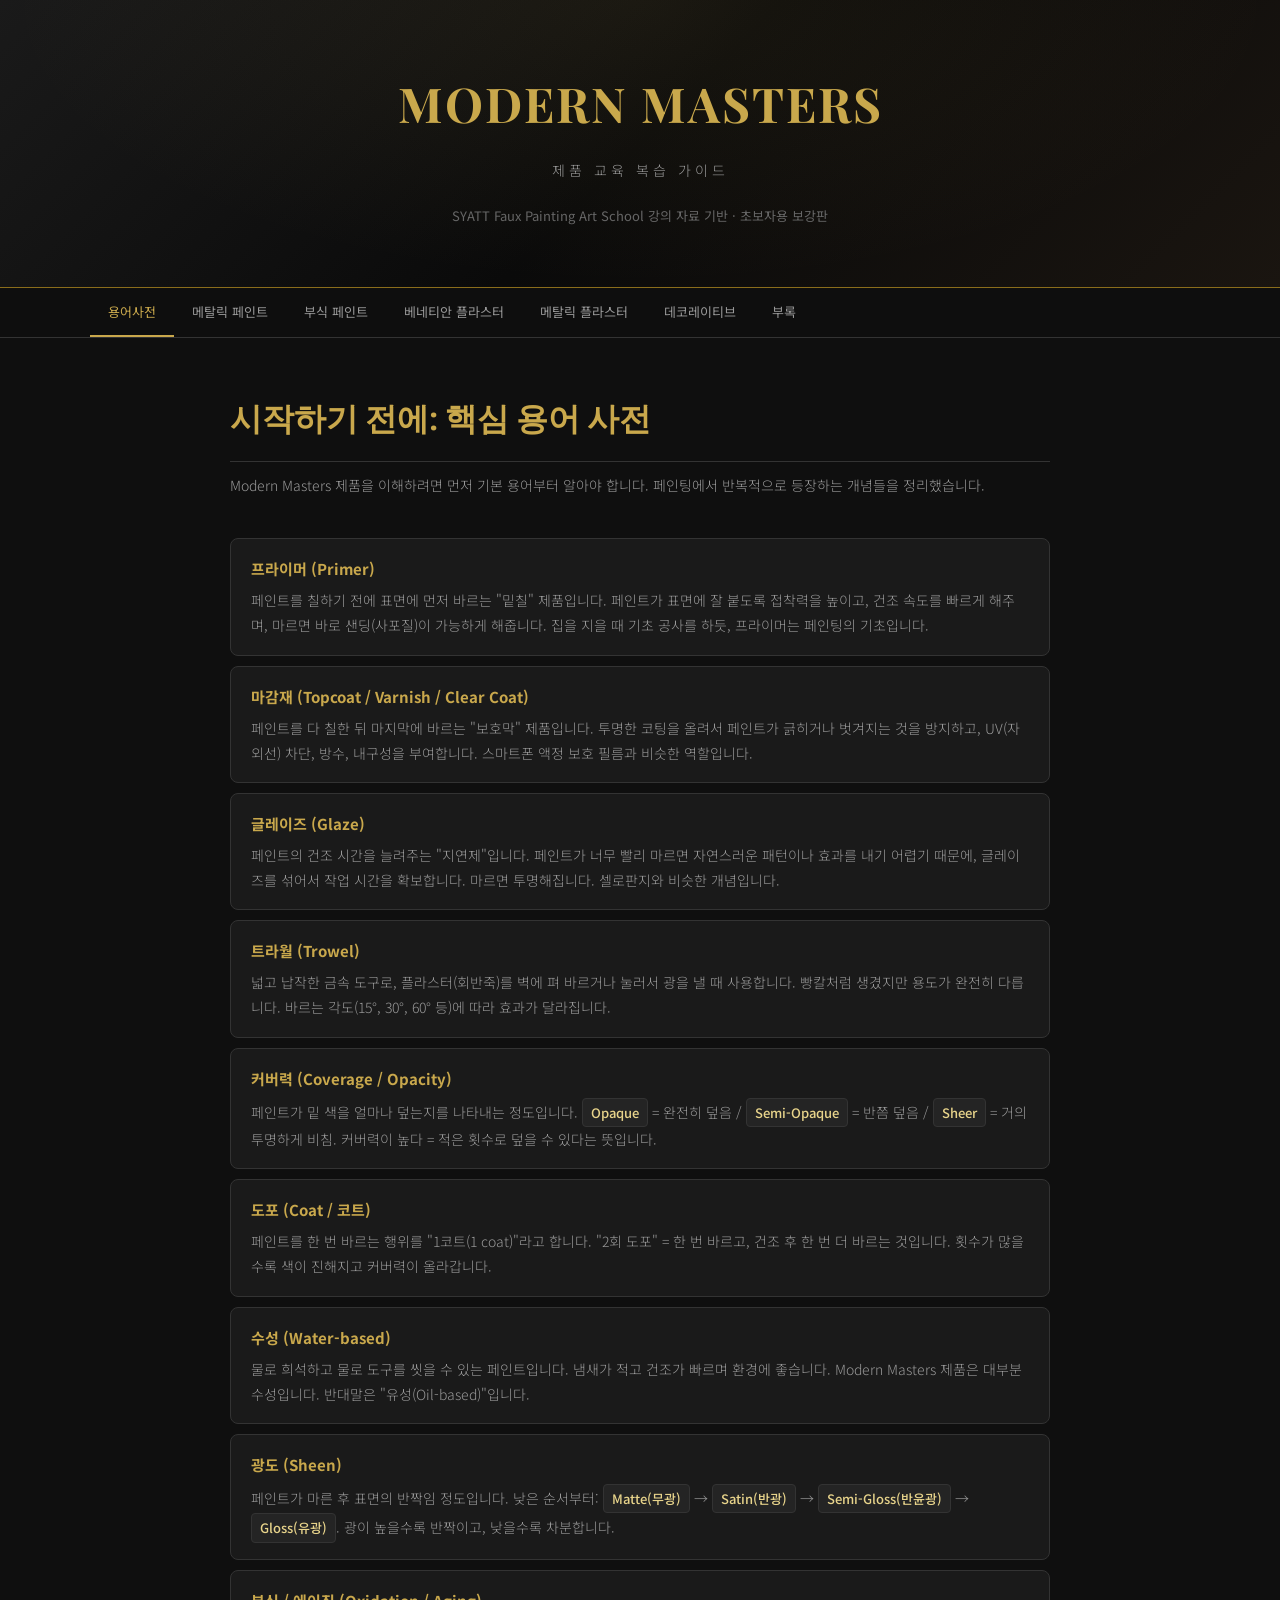
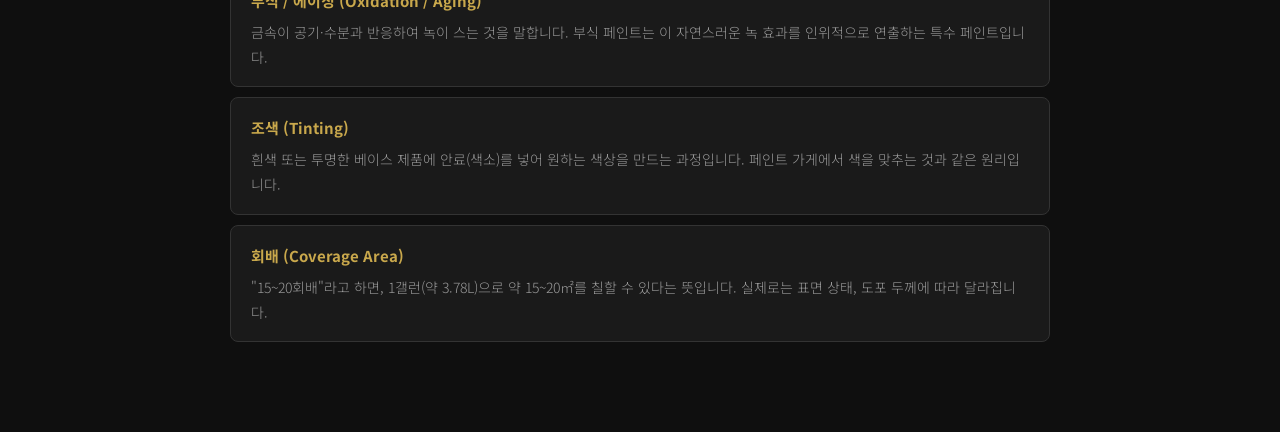
==== index.html @ fd46f503 "Add files via upload" ====
<!DOCTYPE html>
<html lang="ko">
<head>
<meta charset="UTF-8">
<meta name="viewport" content="width=device-width, initial-scale=1.0">
<title>Modern Masters 제품 교육 복습 가이드</title>
<link href="https://fonts.googleapis.com/css2?family=Noto+Sans+KR:wght@300;400;500;700;900&family=Playfair+Display:wght@700;900&display=swap" rel="stylesheet">
<style>
:root {
  --bg: #0f0f0f;
  --surface: #1a1a1a;
  --surface2: #242424;
  --surface3: #2e2e2e;
  --gold: #c9a84c;
  --gold-light: #e8d48b;
  --gold-dark: #8a6d1b;
  --copper: #b87333;
  --bronze: #8b7355;
  --iron: #6b6b6b;
  --teal: #3a8a8a;
  --text: #e8e8e8;
  --text-muted: #999;
  --text-dim: #666;
  --border: #333;
  --accent: #c9a84c;
  --warning: #d4a843;
  --tip: #4a9a7a;
  --danger: #c44;
}

* { margin: 0; padding: 0; box-sizing: border-box; }

body {
  font-family: 'Noto Sans KR', sans-serif;
  background: var(--bg);
  color: var(--text);
  line-height: 1.8;
  font-size: 15px;
}

/* ===== HEADER ===== */
.hero {
  background: linear-gradient(135deg, #1a1a1a 0%, #0a0a0a 50%, #1a1510 100%);
  border-bottom: 1px solid var(--gold-dark);
  padding: 60px 20px;
  text-align: center;
  position: relative;
  overflow: hidden;
}
.hero::before {
  content: '';
  position: absolute;
  top: 0; left: 0; right: 0; bottom: 0;
  background: radial-gradient(ellipse at 50% 0%, rgba(201,168,76,0.08) 0%, transparent 70%);
}
.hero h1 {
  font-family: 'Playfair Display', serif;
  font-size: clamp(28px, 5vw, 48px);
  color: var(--gold);
  letter-spacing: 2px;
  position: relative;
}
.hero .subtitle {
  color: var(--text-muted);
  font-size: 14px;
  margin-top: 12px;
  font-weight: 300;
  letter-spacing: 4px;
  text-transform: uppercase;
  position: relative;
}
.hero .desc {
  color: var(--text-dim);
  font-size: 13px;
  margin-top: 20px;
  position: relative;
}

/* ===== NAV ===== */
.nav-wrap {
  position: sticky;
  top: 0;
  z-index: 100;
  background: rgba(15,15,15,0.95);
  backdrop-filter: blur(10px);
  border-bottom: 1px solid var(--border);
}
.nav {
  display: flex;
  overflow-x: auto;
  max-width: 1100px;
  margin: 0 auto;
  gap: 0;
  scrollbar-width: none;
}
.nav::-webkit-scrollbar { display: none; }
.nav-btn {
  background: none;
  border: none;
  color: var(--text-muted);
  padding: 14px 18px;
  font-size: 13px;
  font-family: inherit;
  cursor: pointer;
  white-space: nowrap;
  border-bottom: 2px solid transparent;
  transition: all 0.3s;
}
.nav-btn:hover { color: var(--text); }
.nav-btn.active {
  color: var(--gold);
  border-bottom-color: var(--gold);
}

/* ===== MAIN ===== */
.container {
  max-width: 860px;
  margin: 0 auto;
  padding: 0 20px 80px;
}

.chapter {
  display: none;
  animation: fadeIn 0.4s ease;
}
.chapter.active { display: block; }
@keyframes fadeIn { from { opacity: 0; transform: translateY(10px); } to { opacity: 1; transform: translateY(0); } }

/* ===== TYPOGRAPHY ===== */
.ch-title {
  font-family: 'Playfair Display', serif;
  font-size: 32px;
  color: var(--gold);
  margin: 50px 0 10px;
  padding-bottom: 15px;
  border-bottom: 1px solid var(--border);
}
.ch-intro {
  color: var(--text-muted);
  font-size: 14px;
  margin-bottom: 40px;
  line-height: 1.9;
}

h3 {
  font-size: 20px;
  color: var(--gold-light);
  margin: 40px 0 15px;
  padding-left: 14px;
  border-left: 3px solid var(--gold);
}
h4 {
  font-size: 16px;
  color: var(--text);
  margin: 25px 0 10px;
  font-weight: 700;
}
p { margin-bottom: 14px; color: var(--text); font-weight: 300; }

/* ===== COMPONENTS ===== */
.product-card {
  background: var(--surface);
  border: 1px solid var(--border);
  border-radius: 8px;
  padding: 24px;
  margin: 20px 0;
}
.product-card h4 {
  margin-top: 0;
  color: var(--gold);
  font-size: 17px;
}

.img-box {
  background: var(--surface2);
  border: 1px solid var(--border);
  border-radius: 6px;
  overflow: hidden;
  margin: 20px 0;
}
.img-box img {
  width: 100%;
  height: auto;
  display: block;
}
.img-box .caption {
  padding: 8px 14px;
  font-size: 12px;
  color: var(--text-dim);
  border-top: 1px solid var(--border);
}

.steps {
  counter-reset: step;
  margin: 20px 0;
}
.step {
  background: var(--surface);
  border: 1px solid var(--border);
  border-radius: 8px;
  padding: 18px 18px 18px 55px;
  margin: 10px 0;
  position: relative;
}
.step::before {
  counter-increment: step;
  content: counter(step);
  position: absolute;
  left: 16px;
  top: 18px;
  width: 28px;
  height: 28px;
  border-radius: 50%;
  background: var(--gold-dark);
  color: #fff;
  display: flex;
  align-items: center;
  justify-content: center;
  font-size: 13px;
  font-weight: 700;
}

.tip-box {
  background: rgba(74, 154, 122, 0.08);
  border: 1px solid rgba(74, 154, 122, 0.25);
  border-radius: 8px;
  padding: 16px 18px;
  margin: 16px 0;
  font-size: 14px;
}
.tip-box::before {
  content: '💡 TIP';
  display: block;
  font-weight: 700;
  color: var(--tip);
  margin-bottom: 6px;
  font-size: 12px;
  letter-spacing: 1px;
}

.warn-box {
  background: rgba(212, 168, 67, 0.08);
  border: 1px solid rgba(212, 168, 67, 0.25);
  border-radius: 8px;
  padding: 16px 18px;
  margin: 16px 0;
  font-size: 14px;
}
.warn-box::before {
  content: '⚠️ 주의';
  display: block;
  font-weight: 700;
  color: var(--warning);
  margin-bottom: 6px;
  font-size: 12px;
  letter-spacing: 1px;
}

.danger-box {
  background: rgba(204, 68, 68, 0.08);
  border: 1px solid rgba(204, 68, 68, 0.25);
  border-radius: 8px;
  padding: 16px 18px;
  margin: 16px 0;
  font-size: 14px;
}
.danger-box::before {
  content: '🚫 금지';
  display: block;
  font-weight: 700;
  color: var(--danger);
  margin-bottom: 6px;
  font-size: 12px;
}

.term {
  display: inline-block;
  background: var(--surface2);
  border: 1px solid var(--border);
  padding: 2px 8px;
  border-radius: 4px;
  font-size: 13px;
  color: var(--gold-light);
  font-weight: 500;
}

.compare-table {
  width: 100%;
  border-collapse: collapse;
  margin: 20px 0;
  font-size: 13px;
}
.compare-table th {
  background: var(--surface2);
  color: var(--gold);
  padding: 10px 12px;
  text-align: left;
  border: 1px solid var(--border);
  font-weight: 500;
}
.compare-table td {
  padding: 10px 12px;
  border: 1px solid var(--border);
  background: var(--surface);
  color: var(--text);
  font-weight: 300;
}
.compare-table tr:hover td { background: var(--surface2); }

.flow-diagram {
  display: flex;
  align-items: center;
  gap: 8px;
  flex-wrap: wrap;
  margin: 16px 0;
  padding: 16px;
  background: var(--surface);
  border-radius: 8px;
  border: 1px solid var(--border);
}
.flow-step {
  background: var(--surface3);
  border: 1px solid var(--gold-dark);
  border-radius: 6px;
  padding: 10px 16px;
  font-size: 13px;
  text-align: center;
  color: var(--gold-light);
  font-weight: 500;
}
.flow-arrow {
  color: var(--gold-dark);
  font-size: 18px;
}
.flow-optional {
  border-style: dashed;
  opacity: 0.7;
}

.section-divider {
  border: none;
  border-top: 1px solid var(--border);
  margin: 50px 0;
}

.glossary-item {
  background: var(--surface);
  border: 1px solid var(--border);
  border-radius: 8px;
  padding: 16px 20px;
  margin: 10px 0;
}
.glossary-item strong {
  color: var(--gold);
  font-size: 15px;
}
.glossary-item p {
  margin: 6px 0 0;
  font-size: 14px;
  color: var(--text-muted);
}

.badge {
  display: inline-block;
  padding: 2px 10px;
  border-radius: 20px;
  font-size: 11px;
  font-weight: 500;
}
.badge-interior { background: rgba(74,154,122,0.15); color: #6bc4a0; }
.badge-exterior { background: rgba(201,168,76,0.15); color: var(--gold); }
.badge-both { background: rgba(100,100,200,0.15); color: #9999dd; }

.toc-box {
  background: var(--surface);
  border: 1px solid var(--border);
  border-radius: 8px;
  padding: 20px 24px;
  margin: 20px 0;
}
.toc-box h4 { margin-top: 0; color: var(--gold); }
.toc-list {
  list-style: none;
  padding: 0;
}
.toc-list li {
  padding: 6px 0;
  font-size: 14px;
  color: var(--text-muted);
  border-bottom: 1px solid rgba(255,255,255,0.05);
}
.toc-list li:last-child { border: none; }
.toc-list .num { color: var(--gold-dark); margin-right: 8px; font-weight: 700; }

@media (max-width: 600px) {
  .nav-btn { padding: 12px 14px; font-size: 12px; }
  .ch-title { font-size: 24px; }
  h3 { font-size: 17px; }
  .flow-diagram { flex-direction: column; }
  .flow-arrow { transform: rotate(90deg); }
}
</style>
</head>
<body>

<div class="hero">
  <h1>MODERN MASTERS</h1>
  <div class="subtitle">제품 교육 복습 가이드</div>
  <div class="desc">SYATT Faux Painting Art School 강의 자료 기반 · 초보자용 보강판</div>
</div>

<div class="nav-wrap">
  <div class="nav" id="nav">
    <button class="nav-btn active" data-ch="intro">용어사전</button>
    <button class="nav-btn" data-ch="ch1">메탈릭 페인트</button>
    <button class="nav-btn" data-ch="ch2">부식 페인트</button>
    <button class="nav-btn" data-ch="ch3">베네티안 플라스터</button>
    <button class="nav-btn" data-ch="ch4">메탈릭 플라스터</button>
    <button class="nav-btn" data-ch="ch5">데코레이티브</button>
    <button class="nav-btn" data-ch="appendix">부록</button>
  </div>
</div>

<div class="container">

<!-- ============================================================ -->
<!-- INTRO: 용어사전 -->
<!-- ============================================================ -->
<div class="chapter active" id="intro">
  <h2 class="ch-title">시작하기 전에: 핵심 용어 사전</h2>
  <p class="ch-intro">Modern Masters 제품을 이해하려면 먼저 기본 용어부터 알아야 합니다. 페인팅에서 반복적으로 등장하는 개념들을 정리했습니다.</p>

  <div class="glossary-item">
    <strong>프라이머 (Primer)</strong>
    <p>페인트를 칠하기 전에 표면에 먼저 바르는 "밑칠" 제품입니다. 페인트가 표면에 잘 붙도록 접착력을 높이고, 건조 속도를 빠르게 해주며, 마르면 바로 샌딩(사포질)이 가능하게 해줍니다. 집을 지을 때 기초 공사를 하듯, 프라이머는 페인팅의 기초입니다.</p>
  </div>

  <div class="glossary-item">
    <strong>마감재 (Topcoat / Varnish / Clear Coat)</strong>
    <p>페인트를 다 칠한 뒤 마지막에 바르는 "보호막" 제품입니다. 투명한 코팅을 올려서 페인트가 긁히거나 벗겨지는 것을 방지하고, UV(자외선) 차단, 방수, 내구성을 부여합니다. 스마트폰 액정 보호 필름과 비슷한 역할입니다.</p>
  </div>

  <div class="glossary-item">
    <strong>글레이즈 (Glaze)</strong>
    <p>페인트의 건조 시간을 늘려주는 "지연제"입니다. 페인트가 너무 빨리 마르면 자연스러운 패턴이나 효과를 내기 어렵기 때문에, 글레이즈를 섞어서 작업 시간을 확보합니다. 마르면 투명해집니다. 셀로판지와 비슷한 개념입니다.</p>
  </div>

  <div class="glossary-item">
    <strong>트라월 (Trowel)</strong>
    <p>넓고 납작한 금속 도구로, 플라스터(회반죽)를 벽에 펴 바르거나 눌러서 광을 낼 때 사용합니다. 빵칼처럼 생겼지만 용도가 완전히 다릅니다. 바르는 각도(15°, 30°, 60° 등)에 따라 효과가 달라집니다.</p>
  </div>

  <div class="glossary-item">
    <strong>커버력 (Coverage / Opacity)</strong>
    <p>페인트가 밑 색을 얼마나 덮는지를 나타내는 정도입니다. <span class="term">Opaque</span> = 완전히 덮음 / <span class="term">Semi-Opaque</span> = 반쯤 덮음 / <span class="term">Sheer</span> = 거의 투명하게 비침. 커버력이 높다 = 적은 횟수로 덮을 수 있다는 뜻입니다.</p>
  </div>

  <div class="glossary-item">
    <strong>도포 (Coat / 코트)</strong>
    <p>페인트를 한 번 바르는 행위를 "1코트(1 coat)"라고 합니다. "2회 도포" = 한 번 바르고, 건조 후 한 번 더 바르는 것입니다. 횟수가 많을수록 색이 진해지고 커버력이 올라갑니다.</p>
  </div>

  <div class="glossary-item">
    <strong>수성 (Water-based)</strong>
    <p>물로 희석하고 물로 도구를 씻을 수 있는 페인트입니다. 냄새가 적고 건조가 빠르며 환경에 좋습니다. Modern Masters 제품은 대부분 수성입니다. 반대말은 "유성(Oil-based)"입니다.</p>
  </div>

  <div class="glossary-item">
    <strong>광도 (Sheen)</strong>
    <p>페인트가 마른 후 표면의 반짝임 정도입니다. 낮은 순서부터: <span class="term">Matte(무광)</span> → <span class="term">Satin(반광)</span> → <span class="term">Semi-Gloss(반윤광)</span> → <span class="term">Gloss(유광)</span>. 광이 높을수록 반짝이고, 낮을수록 차분합니다.</p>
  </div>

  <div class="glossary-item">
    <strong>부식 / 에이징 (Oxidation / Aging)</strong>
    <p>금속이 공기·수분과 반응하여 녹이 스는 것을 말합니다. 부식 페인트는 이 자연스러운 녹 효과를 인위적으로 연출하는 특수 페인트입니다.</p>
  </div>

  <div class="glossary-item">
    <strong>조색 (Tinting)</strong>
    <p>흰색 또는 투명한 베이스 제품에 안료(색소)를 넣어 원하는 색상을 만드는 과정입니다. 페인트 가게에서 색을 맞추는 것과 같은 원리입니다.</p>
  </div>

  <div class="glossary-item">
    <strong>회배 (Coverage Area)</strong>
    <p>"15~20회배"라고 하면, 1갤런(약 3.78L)으로 약 15~20㎡를 칠할 수 있다는 뜻입니다. 실제로는 표면 상태, 도포 두께에 따라 달라집니다.</p>
  </div>
</div>

<!-- ============================================================ -->
<!-- CHAPTER 1: Metallic Paint Collection -->
<!-- ============================================================ -->
<div class="chapter" id="ch1">
  <h2 class="ch-title">Chapter 1. Metallic Paint Collection</h2>
  <p class="ch-intro">Modern Masters의 대표 제품군으로, 금속 가루와 진주 안료를 사용한 수성 메탈릭 페인트입니다. 벽면에 진짜 금속 같은 광택과 질감을 연출할 수 있습니다. 내부용과 외부용으로 나뉘며, 용도에 따라 프라이머·마감재 조합이 달라집니다.</p>

  <div class="toc-box">
    <h4>이 챕터에서 다루는 내용</h4>
    <ul class="toc-list">
      <li><span class="num">1.1</span> 전용 프라이머 — Cool Tone & Warm Tone</li>
      <li><span class="num">1.2</span> 내부용 메탈릭 페인트 (Satin / Matte)</li>
      <li><span class="num">1.3</span> 외부용 메탈릭 페인트 (Exterior Satin)</li>
      <li><span class="num">1.4</span> 커버력 이해 — Opaque / Semi-Opaque / Sheer</li>
      <li><span class="num">1.5</span> 마감재·글레이즈·전용 롤러</li>
      <li><span class="num">1.6</span> 사용 순서와 방법 (시공 플로우)</li>
    </ul>
  </div>

  <!-- 1.1 프라이머 -->
  <h3>1.1 전용 프라이머</h3>
  <div class="img-box">
    <img src="images/metallic_primer_cans.jpg" alt="메탈릭 페인트 전용 프라이머">
    <div class="caption">▲ Metallic Paint Collection 전용 프라이머 (Cool Tone / Warm Tone)</div>
  </div>

  <p>메탈릭 페인트를 칠하기 전에 <strong>반드시 전용 프라이머</strong>를 먼저 바릅니다. 일반 프라이머가 아닌, 이 제품 전용으로 출시된 프라이머입니다.</p>

  <h4>프라이머가 하는 일</h4>
  <p>① 표면의 접착력을 높여서 메탈 페인트가 잘 붙게 합니다. ② 페인트의 건조 속도를 빠르게 합니다. ③ 마르면 바로 샌딩(사포질)이 가능해집니다. ④ 페인트가 부드럽게 발리도록 표면을 균일하게 만들어줍니다.</p>

  <h4>Cool Tone vs Warm Tone — 어떤 걸 써야 할까?</h4>
  <table class="compare-table">
    <tr><th>구분</th><th>Cool Tone 프라이머</th><th>Warm Tone 프라이머</th></tr>
    <tr><td>프라이머 색상</td><td>Gray(회색) 계열</td><td>Beige(베이지) 계열</td></tr>
    <tr><td>함께 쓰는 페인트</td><td>Silver, Pewter 등 차가운 색</td><td>Gold, Copper 등 따뜻한 색</td></tr>
    <tr><td>선택 기준</td><td>은색·회색 계열 메탈릭을 칠할 때</td><td>금색·동색 계열 메탈릭을 칠할 때</td></tr>
  </table>

  <div class="tip-box">
    프라이머 색상을 페인트 색상과 맞추는 이유: 메탈릭 페인트는 커버력에 따라 밑 색이 비칠 수 있습니다. 프라이머 색이 페인트와 어울리면 밑 색이 살짝 보여도 자연스럽습니다.
  </div>

  <h4>사용 가능한 표면</h4>
  <p>콘크리트, 석조, 비철금속, 아연철판, 벽, 나무, 플라스터, 스타코 위에 사용 가능합니다. <strong>내부와 외부 모두</strong> 사용할 수 있습니다.</p>
  <p><strong>도구:</strong> 브러시, 롤러, 스프레이 건</p>

  <!-- 1.2 내부용 -->
  <h3>1.2 내부용 메탈릭 페인트</h3>

  <div class="product-card">
    <h4>Metallic Paint — Satin Sheen (새틴 광) <span class="badge badge-interior">내부용</span></h4>
    <div class="img-box">
      <img src="images/metallic_satin_cans.jpg" alt="메탈릭 페인트 Satin">
      <div class="caption">▲ Metallic Paint Satin Sheen</div>
    </div>
    <p>Modern Masters의 <strong>메인 제품</strong>입니다. 메탈 가루, 진주 안료, 전통 색소 안료를 조합한 수성 페인트로, 뛰어난 색감과 광채를 자랑합니다.</p>
    <p>Sheer 5가지를 포함하여 <strong>약 43가지 색상</strong>으로 출시되었습니다.</p>
    <p>Satin이란 "반광"을 뜻합니다. 너무 번쩍이지 않으면서도 은은한 금속 광택을 냅니다.</p>
    <p><strong>도구:</strong> 브러시, 롤러, 스프레이건</p>
  </div>

  <div class="product-card">
    <h4>Metallic Paint — Matte Sheen (매트 광) <span class="badge badge-interior">내부용</span></h4>
    <div class="img-box">
      <img src="images/metallic_matte.jpg" alt="Matte Metallic">
      <div class="caption">▲ Matte Metallic Paint — 광택 없는 메탈릭</div>
    </div>
    <p>Satin 광과 같은 메탈 가루, 진주안료, 전통 색소를 사용하지만 <strong>광채가 없는 것이 특징</strong>입니다. 메탈 페인트의 인기 있는 10가지 색상으로 출시되었습니다.</p>
    <p>Satin 광과 함께 연출하면 멋진 <strong>월 페인팅(벽면 장식 페인팅)</strong>이 가능합니다.</p>
    <p><strong>도구:</strong> 브러시, 롤러, 스프레이건</p>
  </div>

  <div class="warn-box">
    Matte 메탈 페인트는 마감재를 바르지 않습니다. 마감재를 바르면 매트한 느낌이 사라지고 광이 생기기 때문입니다. 그래서 <strong>내부에만 사용이 가능</strong>합니다 (외부는 마감재 없이는 내구성이 부족).
  </div>

  <!-- 1.3 외부용 -->
  <h3>1.3 외부용 메탈릭 페인트</h3>
  <div class="product-card">
    <h4>Metallic Paint — Exterior Satin Finish <span class="badge badge-exterior">외부용</span></h4>
    <div class="img-box">
      <img src="images/metallic_exterior.jpg" alt="외부용 메탈릭 페인트">
      <div class="caption">▲ 외부 전용 Metallic Paint Exterior Satin Finish</div>
    </div>
    <p>새롭게 출시된 <strong>외부 전용</strong> 메탈릭 페인트입니다. 인기 있는 색상 <strong>12가지</strong>로 출시되었습니다.</p>
    <p>창문 틀이나 외부 판넬, 외부 조형물 등에 사용할 수 있습니다.</p>
    <p>강한 <strong>내구성과 UV 차단력</strong>을 갖추었기 때문에 별도의 마감재를 바르지 않아도 됩니다.</p>
    <p>모던 마스터즈의 메탈 페인트 전용 프라이머와 함께 사용합니다.</p>
    <p><strong>도구:</strong> 브러시, 롤러, 스프레이건</p>
  </div>

  <!-- 1.4 커버력 -->
  <h3>1.4 커버력(Coverage) 이해하기</h3>
  <div class="img-box">
    <img src="images/metallic_coverage.jpg" alt="커버력 비교">
    <div class="caption">▲ Opaque / Semi-Opaque / Sheer 커버력 비교 예시</div>
  </div>

  <p>메탈릭 페인트의 43가지 색상은 세 가지 커버력 레벨로 나뉩니다. <strong>라벨을 반드시 확인</strong>하고 그에 맞게 도포 횟수를 정해야 합니다.</p>

  <table class="compare-table">
    <tr><th>레벨</th><th>특징</th><th>권장 도포 횟수</th><th>대표 색상</th></tr>
    <tr><td><strong>Opaque</strong></td><td>완전 불투명, 밑 색을 완전히 덮음</td><td>2회</td><td>Silver, Olympic Gold</td></tr>
    <tr><td><strong>Semi-Opaque</strong></td><td>반투명, 밑 색이 약간 비침</td><td>3회</td><td>Pharaoh Gold, Statuary Bronze</td></tr>
    <tr><td><strong>Sheer</strong></td><td>투명에 가까움, 밑 색 위에 광택·펄감만 추가</td><td>용도에 따라</td><td>Flash Blue, Flash Copper</td></tr>
  </table>

  <div class="warn-box">
    <strong>Statuary Bronze</strong>는 색이 진하지만 Semi-Opaque입니다. 커버력과 색의 진하기는 비례하지 않습니다! 반드시 페인트 라벨에 적힌 커버력 레벨을 확인한 후 사용하세요.
  </div>

  <div class="tip-box">
    Sheer 타입은 단독으로 쓰기보다는 다른 페인트 위에 올려서 광택과 펄감을 주는 <strong>장식 효과용</strong>으로 사용합니다. "색을 덮는다"보다는 "효과를 추가한다"는 개념입니다.
  </div>

  <!-- 1.5 마감재·글레이즈·롤러 -->
  <h3>1.5 마감재·글레이즈·전용 롤러</h3>

  <div class="product-card">
    <h4>MasterClear® Protective Clear Topcoats (전용 마감재)</h4>
    <div class="img-box">
      <img src="images/masterclear.jpg" alt="MasterClear">
      <div class="caption">▲ MasterClear — 메탈 전용 마감재 (Satin / Semi-Gloss)</div>
    </div>
    <p>메탈 페인트 전용으로 출시된 마감재입니다. <strong>Satin과 Semi-Gloss 2가지 광도</strong>가 있습니다.</p>
    <p><strong>왜 전용 마감재를 써야 하나?</strong> 일반 마감재를 사용하면 메탈 페인트 특유의 광채를 잃어버립니다. 모던 마스터즈의 전용 마감재를 사용하면 메탈 페인트 고유의 광채를 잃지 않으면서도 강한 내구성과 자외선 차단 효과를 줄 수 있습니다.</p>
    <p><strong>도구:</strong> 브러시, 롤러, 스프레이 건</p>
  </div>

  <div class="product-card">
    <h4>Extender for Rolling (전용 글레이즈)</h4>
    <div class="img-box">
      <img src="images/extender_roller.jpg" alt="Extender와 롤러">
      <div class="caption">▲ 메탈 페인트 전용 글레이즈(Extender)와 전용 롤러</div>
    </div>
    <p>메탈 페인트 전용으로 출시된 글레이즈입니다. 메탈 페인트 Satin으로 테크닉을 연출할 때, <strong>건조 시간을 지연시키는 역할</strong>을 합니다. 메탈 페인트 Satin과 혼합하여 사용합니다.</p>
    <p><strong>도구:</strong> 브러시, 롤러</p>
  </div>

  <div class="product-card">
    <h4>메탈 페인트 전용 롤러</h4>
    <p>메탈 페인트는 일반 롤러가 아닌 <strong>모(털)가 긴 전용 롤러</strong>를 사용합니다. 전용 롤러를 사용하면 <strong>실크 같은 느낌</strong>이 나도록 메탈 페인트를 바를 수 있습니다.</p>
  </div>

  <!-- 1.6 시공 순서 -->
  <h3>1.6 사용 순서와 방법</h3>
  <p>사용 장소(외부/내부)와 페인트 광도(Satin/Matte)에 따라 시공 순서가 다릅니다.</p>

  <h4>① 외부용 메탈 페인트</h4>
  <div class="img-box">
    <img src="images/flow_exterior.jpg" alt="외부용 시공 순서">
    <div class="caption">▲ 외부용: 프라이머 → 외부용 메탈 페인트 (2단계로 끝)</div>
  </div>
  <div class="flow-diagram">
    <div class="flow-step">① 메탈 전용 프라이머</div>
    <div class="flow-arrow">→</div>
    <div class="flow-step">② 외부용 메탈 페인트</div>
  </div>
  <p>외부용 메탈 페인트는 강한 내구성과 UV 차단력을 갖추었기 때문에 <strong>마감재를 바르지 않습니다</strong>.</p>

  <h4>② 내부용 메탈 페인트 (Satin)</h4>
  <div class="img-box">
    <img src="images/flow_interior_satin.jpg" alt="내부용 Satin 시공 순서">
    <div class="caption">▲ 내부용 Satin: 프라이머 → 메탈 페인트 → 마감재(선택)</div>
  </div>
  <div class="flow-diagram">
    <div class="flow-step">① 메탈 전용 프라이머</div>
    <div class="flow-arrow">→</div>
    <div class="flow-step">② 내부용 메탈 페인트 (Satin)</div>
    <div class="flow-arrow">→</div>
    <div class="flow-step flow-optional">③ 메탈 전용 마감재 (선택)</div>
  </div>
  <p>마감재는 선택사항이지만, <strong>물이 닿는 곳이나 강한 내구성이 요구되는 곳</strong>에는 전용 마감재를 사용하여 마감합니다. 내부용 페인트를 외부에 칠할 경우에도 반드시 마감재를 사용합니다.</p>

  <h4>③ 내부용 메탈 페인트 (Matte)</h4>
  <div class="img-box">
    <img src="images/flow_interior_matte.jpg" alt="내부용 Matte 시공 순서">
    <div class="caption">▲ 내부용 Matte: 프라이머 → 매트 메탈 페인트 (마감재 X)</div>
  </div>
  <div class="flow-diagram">
    <div class="flow-step">① 메탈 전용 프라이머</div>
    <div class="flow-arrow">→</div>
    <div class="flow-step">② 내부용 메탈 페인트 (Matte)</div>
  </div>
  <p>Matte는 마감재를 바르면 매트한 느낌이 사라지고 광이 생기기 때문에 <strong>마감재를 바르지 않습니다</strong>. 내부에만 사용이 가능합니다.</p>
</div>

<!-- ============================================================ -->
<!-- CHAPTER 2: Metal Effects (부식 페인트) -->
<!-- ============================================================ -->
<div class="chapter" id="ch2">
  <h2 class="ch-title">Chapter 2. Metal Effects (부식 페인트)</h2>
  <p class="ch-intro">진짜 금속 가루가 들어있는 특수 페인트입니다. 부식액(Activator/Patina)과 함께 사용하면 표면에서 실제 화학 반응이 일어나, 자연스러운 녹·부식 효과를 연출할 수 있습니다. 철 부식(녹슨 철), 동 부식(녹슨 구리), 청동 부식(녹슨 청동) 세 가지가 있습니다.</p>

  <div class="toc-box">
    <h4>이 챕터에서 다루는 내용</h4>
    <ul class="toc-list">
      <li><span class="num">2.1</span> 부식 전용 프라이머</li>
      <li><span class="num">2.2</span> 철 부식 세트 (Iron Paint + Rust Activator)</li>
      <li><span class="num">2.3</span> 동 부식 세트 (Copper Paint + Green Patina)</li>
      <li><span class="num">2.4</span> 청동 부식 세트 (Bronze Paint + Blue Patina)</li>
      <li><span class="num">2.5</span> 부식 전용 마감재 (Permacoat Xtreme)</li>
      <li><span class="num">2.6</span> 철 부식 시공법</li>
      <li><span class="num">2.7</span> 동 부식 시공법</li>
    </ul>
  </div>

  <h3>2.1 부식 전용 프라이머 — Metal Effects Primer</h3>
  <div class="img-box">
    <img src="images/metal_primer.jpg" alt="부식 전용 프라이머">
    <div class="caption">▲ Metal Effects Primer — 부식 페인트 전용 프라이머</div>
  </div>
  <p>부식 페인트 전용으로 출시된 프라이머입니다. 나무나 금속 표면에 부식 현상이 닿는 것을 방지하는 <strong>특수 프라이머</strong>입니다.</p>
  <div class="tip-box">
    부식 프라이머는 철 페인트를 부식했을 때 색상과 청동 페인트 기본 색상(copper)과 비슷한 갈색을 띠고 있습니다. 이 색은 부식 페인트가 마모되어서 밑면이 들어나도 <strong>티가 나지 않도록</strong> 하기 위한 것입니다.
  </div>
  <p><strong>도구:</strong> 브러시, 롤러, 스프레이 건</p>

  <h3>2.2 철 부식 세트</h3>
  <div class="img-box">
    <img src="images/iron_paint_set.jpg" alt="철 부식 세트">
    <div class="caption">▲ Oxidizing Iron Paint + Rust Activator (부식액)</div>
  </div>
  <div class="product-card">
    <h4>Oxidizing Iron Paint & Rust Activator(부식액) <span class="badge badge-both">내·외부</span></h4>
    <p><strong>진짜 철 가루</strong>가 섞여있는 페인트입니다. Rust Activator와 함께 사용하면 자연스럽게 <strong>녹이 슨 상태</strong>로 연출할 수 있는 특수 페인트입니다.</p>
    <p>페인트를 바를 수 있는 모든 표면, 내부/외부에 적용이 가능합니다.</p>
    <p>*4L 2coat 기준 약 20회배 도포 가능</p>
  </div>

  <h3>2.3 동(Copper) 부식 세트</h3>
  <div class="img-box">
    <img src="images/copper_paint_set.jpg" alt="동 부식 세트">
    <div class="caption">▲ Oxidizing Copper Paint + Green Patina (부식액)</div>
  </div>
  <div class="product-card">
    <h4>Oxidizing Copper Paint & Green Patina(부식액) <span class="badge badge-both">내·외부</span></h4>
    <p><strong>진짜 동(구리) 가루</strong>가 섞여있는 페인트입니다. Green Patina 또는 Blue Patina를 같이 사용하여 <strong>푸른빛으로 녹이 쓴 것 같은 연출</strong>을 하는 페인트입니다.</p>
    <p>청동 부식의 경우 따로 마감을 하지 않지만, 필요하다고 느끼면 Permacoat Xtreme을 사용하여 마감이 가능합니다.</p>
    <p><strong>Copper Paint 도구:</strong> 브러시, 롤러, 스프레이 건<br>
    <strong>Green Patina 도구:</strong> 브러시, 롤러, 해면 스펀지, 스프레이</p>
  </div>

  <h3>2.4 청동(Bronze) 부식 세트</h3>
  <div class="img-box">
    <img src="images/bronze_paint_set.jpg" alt="청동 부식 세트">
    <div class="caption">▲ Oxidizing Bronze Paint + Blue Patina Aging Solution (부식액)</div>
  </div>
  <div class="product-card">
    <h4>Oxidizing Bronze Paint & Blue Patina Aging Solution(부식액) <span class="badge badge-both">내·외부</span></h4>
    <p><strong>진짜 구리 가루와 아연 가루</strong>가 섞여있는 페인트입니다. Green Patina 또는 Blue Patina를 같이 사용하여 <strong>푸른빛으로 녹이 쓴 것 같은 연출</strong>을 합니다.</p>
    <p>청동 부식의 경우 따로 마감을 하지 않지만, 필요하다고 느끼면 Permacoat Xtreme을 사용하여 마감이 가능합니다.</p>
    <p><strong>Bronze Paint 도구:</strong> 브러시, 롤러, 스프레이 건<br>
    <strong>Blue Patina 도구:</strong> 브러시, 롤러, 해면 스펀지, 스프레이</p>
  </div>

  <h3>2.5 부식 전용 마감재 — Permacoat Xtreme</h3>
  <div class="img-box">
    <img src="images/permacoat_xtreme.jpg" alt="Permacoat Xtreme">
    <div class="caption">▲ Permacoat Xtreme — 부식 전용 마감재</div>
  </div>
  <p>철 부식 페인트 위에 바르도록 만들어진 <strong>부식 전용 마감재</strong>입니다. 철 부식 페인트가 날씨나 외부 환경에 반응하여 녹스는 현상이 발생하지 않도록 방지해줍니다.</p>
  <p><strong>철부식 전용</strong>이지만, 청동 부식 페인트에도 사용이 가능합니다.</p>
  <p><strong>도구:</strong> 브러시, 롤러, 스프레이 건</p>

  <h3>2.6 철 부식 페인트 시공법</h3>
  <div class="img-box">
    <img src="images/iron_application.jpg" alt="철 부식 시공">
    <div class="caption">▲ 철 부식 페인트 시공 과정</div>
  </div>

  <div class="steps">
    <div class="step">
      <strong>부식 전용 프라이머를 2회 도포합니다.</strong><br>
      프라이머가 표면을 보호하고 부식 페인트의 접착력을 높여줍니다.
    </div>
    <div class="step">
      <strong>프라이머가 완전 건조 한 후 철 페인트를 2회 도포합니다.</strong><br>
      반드시 프라이머가 완전히 마른 뒤에 칠해야 합니다.
    </div>
    <div class="step">
      <strong>철 베이스가 완전 건조 하였을 때 부식액(Rust Activator)을 도포합니다.</strong><br>
      부식액이 철 가루와 반응하여 자연스러운 녹 효과가 나타납니다.
    </div>
    <div class="step">
      <strong>원하는 부식 정도가 되었을 때 전용 마감재(Permacoat Xtreme)를 도포하여 마감합니다.</strong><br>
      마감재는 롤러를 한 방향으로만 움직여서 고르게 발라줍니다.<br>
      → 마감재는 부식의 깊이감을 더 낼 수 있는 장점이 있습니다.
    </div>
  </div>

  <div class="tip-box">
    부식액을 2번 이상 도포할 경우, 먼저 바른 부식액이 <strong>건조 후</strong> 작업합니다.
  </div>
  <div class="warn-box">
    철 페인트의 경우 <strong>12시간 내</strong> 부식 작업이 이루어져야 합니다. 시간이 지나면 부식 반응이 잘 일어나지 않습니다.
  </div>
  <div class="tip-box">
    마감재는 물과 <strong>6:4</strong>로 희석하여 사용하여 줍니다. 2coat에는 물보다 마감재를 약간 더 섞어서 사용하는 것이 좋습니다.
  </div>

  <h3>2.7 동 부식 페인트 시공법</h3>
  <div class="img-box">
    <img src="images/copper_application.jpg" alt="동 부식 시공">
    <div class="caption">▲ 동 부식 페인트 시공 과정</div>
  </div>

  <div class="steps">
    <div class="step">
      <strong>부식 전용 프라이머를 2회 도포합니다.</strong>
    </div>
    <div class="step">
      <strong>프라이머가 완전 건조 한 후 동 페인트를 2회 도포합니다.</strong>
    </div>
    <div class="step">
      <strong>동 베이스가 살짝 표면에 물기만 사라진 정도가 되었을 때 부식액을 도포합니다.</strong><br>
      → 손으로 만졌을때, 표면은 차갑지만 손에 묻어나지 않는 상태여야합니다.<br>
      (철 부식과 달리 <strong>완전 건조가 아닌, 약간 덜 마른 상태</strong>에서 부식액을 바릅니다)
    </div>
  </div>

  <div class="tip-box">
    부식액을 2번 이상 도포할 경우, 먼저 바른 부식액이 <strong>건조 하기 전에</strong> 작업하여 줍니다. (철 부식과 반대!)
  </div>

  <div class="img-box">
    <img src="images/metal_effects_examples.jpg" alt="부식 페인트 시공 사례">
    <div class="caption">▲ 부식 페인트 시공 사례 — 건물 외벽, 인테리어 소품 등</div>
  </div>
</div>

<!-- ============================================================ -->
<!-- CHAPTER 3: Venetian Plaster -->
<!-- ============================================================ -->
<div class="chapter" id="ch3">
  <h2 class="ch-title">Chapter 3. Venetian Plaster (베네티안 플라스터)</h2>
  <p class="ch-intro">이탈리아 전통 기법에서 유래한 벽면 마감 기법입니다. 여러 겹을 트라월로 바르고 연마하여 대리석처럼 깊이감 있고 매끄러운 벽면을 만듭니다. Modern Masters의 베네티안 플라스터는 직접 안료를 조색하여 원하는 색을 만들 수 있는 것이 특징입니다.</p>

  <h3>3.1 베네티안 플라스터 제품</h3>
  <div class="img-box">
    <img src="images/venetian_products.jpg" alt="베네티안 플라스터 제품">
    <div class="caption">▲ Venetian Plaster — Ultra Deep Tint Base & Tint Base / Polished</div>
  </div>

  <div class="product-card">
    <h4>Venetian Plaster — Ultra Deep Tint Base & Tint Base</h4>
    <p>모던 마스터즈의 베네티안 플라스터의 특징은 <strong>색을 직접 조색</strong>해서 쓸 수 있다는 점입니다. 안료를 사용해서 원하는 색으로 직접 조색하여 사용합니다.</p>
    <table class="compare-table">
      <tr><th>베이스 종류</th><th>용도</th><th>사용 시점</th></tr>
      <tr><td><strong>Ultra Deep Tint Base</strong></td><td>진한 색을 원할 때</td><td>진한 색상 (어두운 톤, 깊은 색감)</td></tr>
      <tr><td><strong>Tint Base</strong></td><td>흰색·밝은 색을 원할 때</td><td>화이트, 파스텔 계열</td></tr>
    </table>
    <p>*흰색으로 단독 사용 가능. 밝은 파스텔 계열 색상을 나타낼 때 사용함. 살짝 광택이 나는 대리석이나 돌 연출 시 사용</p>
  </div>

  <div class="product-card">
    <h4>Polished (폴리쉬드)</h4>
    <p>스톤, 스웨이드, 마블의 느낌을 연출할 수 있는 플라스터 제품입니다. 마감 후 트라월로 밀어서 광을 만들어 주면, 광이 생기면서도 <strong>투명하게 되면서 대리석의 깊이와 매끄러운 느낌</strong>을 낼 수 있는 제품입니다. (4L 15~20회배 도포 가능)</p>
    <p>고도로 연마된 대리석 표현 시 더 많이 연마를 할 수록 마감 된 표면이 투명하게 나타남. 실제 대리석 느낌이 나며, 어두운 색상이나 중간 색상을 연출 시 깊은 색감을 낼 수 있습니다.</p>
    <p><strong>도구:</strong> 트라월</p>
  </div>

  <h3>3.2 전용 마감재</h3>
  <div class="img-box">
    <img src="images/venetian_topcoat.jpg" alt="베네티안 전용 마감재">
    <div class="caption">▲ Protective Clear Topcoat & Pearl/Gold Topcoat</div>
  </div>

  <div class="product-card">
    <h4>Protective Clear Topcoat</h4>
    <p>베네티안 플라스터 전용 마감재입니다. 왁스보다는 <strong>맑은 젤과 비슷한 제형</strong>입니다.</p>
    <p><strong>어디에 쓰나?</strong> 화장실, 습기가 많은 방 등 <strong>코팅이 필요한 공간</strong>에 적용할 수 있습니다.</p>
    <p>탑 코트를 바른 후 표면에 흡수가 된 후에 천으로 문질러주어야 효과를 더 볼 수 있습니다.</p>
    <p>탑 coat를 바르면, 좀 더 진한 색상으로 연출 가능합니다.</p>
    <p>이후, 머슬링 천이나 부드러운 융천을 이용하여 표면을 부드럽게 광을 낼 수 있습니다.</p>
  </div>

  <div class="product-card">
    <h4>Pearl & Gold Topcoat (장식 효과)</h4>
    <p>장식 효과가 있는 <strong>화이트 펄과 골드 펄</strong> 탑코드 제품도 있습니다. 기본 Protective Clear Topcoat에 펄 효과를 추가한 것입니다.</p>
  </div>
  <p><strong>도구:</strong> 트라월, 면천</p>

  <h3>3.3 시공법 (Tone-on-Tone Basic)</h3>
  <div class="img-box">
    <img src="images/venetian_application.jpg" alt="베네티안 시공법">
    <div class="caption">▲ Venetian Plaster 시공 과정 및 완성 예시</div>
  </div>

  <p>모던마스터즈 제품 사용 설명 참고. Tone-on-Tone 기법은 같은 색상의 농도 차이로 깊이감을 만드는 기본 기법입니다.</p>

  <div class="steps">
    <div class="step">
      <strong>베네티안 플라스터 틴트 베이스(혹은 울트라 딥 틴트 베이스)에 안료를 잘 섞어서 원하는 색상으로 만들어 준다.</strong><br>
      안료가 충분히 섞이도록 잘 저어줍니다.
    </div>
    <div class="step">
      <strong>베네티안 플라스터를 트라월을 사용해서 도포해 줍니다.</strong><br>
      이때 낮은 트라월 각도(15°)로 도포합니다. 두꺼우면 크랙(갈라짐)이 생길 수 있으니 <strong>얇고 고르게</strong> 올리는 것이 중요합니다.
    </div>
    <div class="step">
      <strong>텍스처 효과를 주기 위한 단계입니다.</strong><br>
      베네티안 플라스터를 트라월로 도포하는데 약 <strong>30° 각도</strong>로 약간의 힘을 주어서 긁는 듯이 도포하여 줍니다. <strong>1~2시간 정도 건조</strong>합니다.
    </div>
    <div class="step">
      <strong>2)과 마찬가지로 부드럽게 도포하는 단계입니다.</strong><br>
      트라월을 낮은 각도로 사용하여 베니티안 플라스터를 <strong>전체적으로 고르게</strong> 도포합니다.
    </div>
    <div class="step">
      <strong>Burnish / Polish — 대리석 느낌을 내고 싶을 때:</strong><br>
      완전 건조한 면을 사포(400~600방)로 샌딩한 후 깨끗한 천으로 먼지를 제거합니다. 깨끗한 트라월의 엣지 부분을 사용하여서 <strong>밀어주어 광을 내는 작업</strong>을 진행합니다.
    </div>
  </div>

  <div class="warn-box">
    플라스터를 두껍게 바르면 크랙(갈라짐)이 생깁니다. 반드시 <strong>얇고 고르게</strong> 올려야 합니다.
  </div>
</div>

<!-- ============================================================ -->
<!-- CHAPTER 4: Metallic Plaster -->
<!-- ============================================================ -->
<div class="chapter" id="ch4">
  <h2 class="ch-title">Chapter 4. Metallic Plaster (메탈릭 플라스터)</h2>
  <p class="ch-intro">금속 가루와 진주 안료가 들어간 플라스터입니다. 일반 플라스터와 달리 은은한 금속 광채가 나며, 다양한 텍스처 연출이 가능합니다. Shimmer Stone(쉬머 스톤)과 Metallic Plaster(메탈릭 플라스터) 두 가지 제품이 있습니다.</p>

  <h3>4.1 Shimmer Stone Tintale Base (쉬머 스톤)</h3>
  <div class="img-box">
    <img src="images/shimmer_stone.jpg" alt="Shimmer Stone">
    <div class="caption">▲ Shimmer Stone Tintale Base & ShimmerStone 제품</div>
  </div>

  <p>메탈릭 플라스터와 같이 <strong>진주 안료가 섞여</strong> 있어서 은은한 광채효과를 줄 수 있는 플라스터입니다.</p>
  <p>이 제품은 <strong>화이트 베이스</strong>로 수성 안료로 조색하여 사용하도록 출시되었습니다.</p>
  <p><strong>특징:</strong> 내구성이 뛰어나고 곰팡이 방지 기능이 있습니다. 방수에 적합합니다.</p>
  <p>부드럽고 얇게 펴 바를 수 있어 넓은 면에 사용이 가능하고, 여러가지 테크닉을 연출하기 좋은 제품입니다.</p>

  <div class="warn-box">
    <strong>조색 시 주의사항:</strong><br>
    • Platinum series colorants(글레이즈 크림 칼라): 사용 가능<br>
    • Universal colorant(안료): 갤런에 <strong>118ml 이상 섞으면 안 됨</strong><br>
    • Metallic paint: 갤런에 <strong>340ml 이상 섞으면 안 됨</strong><br>
    너무 많은 안료를 넣으면 플라스터의 물성이 변하여 접착력이 떨어지거나 갈라질 수 있습니다.
  </div>

  <p><strong>도구:</strong> 기본적으로 트라월을 사용하여 작업하는데, 롤러, 해면 스펀지 롤러, 스텐실 본 등 여러가지 도구를 사용하여서 작업이 가능합니다.</p>

  <h3>4.2 Metallic Plaster (메탈릭 플라스터)</h3>
  <div class="img-box">
    <img src="images/metallic_plaster_product.jpg" alt="메탈릭 플라스터">
    <div class="caption">▲ Metallic Plaster — 25가지 색상</div>
  </div>

  <p><strong>광석, 진주안료 가루</strong>가 섞여 있어 은은한 광채 효과와 가 있는 수성 플라스터 제품입니다.</p>
  <p>오염, 물에 대한 저항성이 뛰어나 인테리어, 욕실, 주방, 천정 등 다양한 용도로 사용이 가능합니다.</p>
  <p><strong>25가지의 색상</strong>으로 출시된 제품으로, 한가지 혹은 여러가지 색상으로 작업이 가능합니다.</p>
  <p>부드러운 사용감과 작업에 알맞은 건조시간을 가지고 있어, 여러가지 테크닉을 연출하기 좋은 제품입니다.</p>

  <p><strong>도구:</strong> 기본적으로 트라월을 사용하여 작업하는데, 롤러, 해면 스펀지 롤러, 스텐실 본 등 여러가지 도구를 사용하여서 작업이 가능합니다.</p>

  <h3>4.3 메탈릭 플라스터 시공법</h3>
  <div class="img-box">
    <img src="images/metallic_plaster_application.jpg" alt="메탈릭 플라스터 시공">
    <div class="caption">▲ Metallic Plaster 시공 과정 및 완성 예시</div>
  </div>

  <p>모던마스터즈 제품 사용 설명 참고</p>

  <div class="steps">
    <div class="step">
      <strong>흔들지 말고, 저어서 잘 섞어줍니다.</strong><br>
      흔들면 기포가 생겨 바를 때 울퉁불퉁해질 수 있습니다.
    </div>
    <div class="step">
      <strong>Base coat — 트라월을 사용하여 아주 얇고 고르게 메탈릭 플라스터를 도포하여 줍니다.</strong><br>
      이 단계는 바탕을 만드는 과정입니다. 최대한 균일하게.
    </div>
    <div class="step">
      <strong>Texture coat — 해면 스펀지 롤러를 사용해서 메탈릭 플라스터를 칠해줍니다.</strong><br>
      이 작업은 <strong>텍스처를 만들기 위한 작업</strong>입니다. 랜덤하게 진행하며 약 <strong>75% 정도</strong> 채워줍니다. (전체를 칠하지 않고 25%는 빈 공간으로 남겨둡니다)
    </div>
    <div class="step">
      <strong>뾰족하게 올라온 텍스처를 정리하는 작업.</strong><br>
      3)이 마르기 전에 깨끗한 트라월(각도 25°~30°)을 가지고 텍스처를 살짝 눌러줍니다. 틈틈히 깨끗한 천으로 트라월을 닦아주면서 작업합니다.
    </div>
    <div class="step">
      <strong>2시간 정도 건조 한 후, 같은 색상의 메탈릭 플라스터를 트라월에 덜어서 묻힌 후, 60° 각도로 텍스처 사이와 빈 공간을 중점으로 도포하여 면을 고르게 만들어 줍니다.</strong>
    </div>
  </div>

  <div class="tip-box">
    베이스 코트와 다른 색 혹은 좀 더 밝은 색을 사용하면 더 효과적인 연출이 가능합니다.
  </div>
</div>

<!-- ============================================================ -->
<!-- CHAPTER 5: Decorative Painter's Products -->
<!-- ============================================================ -->
<div class="chapter" id="ch5">
  <h2 class="ch-title">Chapter 5. Decorative Painter's Products</h2>
  <p class="ch-intro">장식용 페인팅을 위한 보조 제품군입니다. 글레이즈(건조 지연제), 텍스처 재료, 마감재, 특수 효과 제품 등으로 구성됩니다. 메탈릭 페인트나 플라스터와 함께 사용하여 다양한 페인팅 테크닉을 연출할 수 있습니다.</p>

  <div class="toc-box">
    <h4>이 챕터에서 다루는 내용</h4>
    <ul class="toc-list">
      <li><span class="num">5.1</span> 글레이즈 제품 — 종류별 비교</li>
      <li><span class="num">5.2</span> Glass Bead Gel (글라스 비드 젤)</li>
      <li><span class="num">5.3</span> Texture Effects (텍스처 이펙트)</li>
      <li><span class="num">5.4</span> Dead Flat Varnish (데드 플랫 바니쉬)</li>
      <li><span class="num">5.5</span> Crackle (클렉 보조제)</li>
      <li><span class="num">5.6</span> MasterClear Supreme (마스터 클리어 슈프림)</li>
      <li><span class="num">5.7</span> Troweling Gel (트로잉 젤)</li>
    </ul>
  </div>

  <!-- 5.1 글레이즈 -->
  <h3>5.1 글레이즈 — 종류별 비교</h3>
  <p>글레이즈는 페인트의 <strong>건조 시간을 늘려주는 지연제</strong>입니다. 페인팅 테크닉을 연출할 때 페인트가 너무 빨리 마르면 자연스러운 패턴을 만들 수 없기 때문에, 글레이즈를 섞어 작업 시간을 확보합니다.</p>

  <div class="img-box">
    <img src="images/wall_glazing_cream.jpg" alt="글레이즈 제품들">
    <div class="caption">▲ Wall Glazing Cream & Tintable Glaze</div>
  </div>

  <div class="product-card">
    <h4>1. Wall Glazing Cream (월 글레이징 크림)</h4>
    <p><strong>정의:</strong> 수성이며, 색이 없는 제품. 페인팅 연출을 위해 사용하는 지연제로, 건조 시간을 늦춰주고 페인트를 부드럽게 만들어서 작업에 용이하도록 도와주는 역할입니다.</p>
    <p><strong>마감 후 광도:</strong> 반광(Semi-gloss)</p>
    <p><strong>도포 면적:</strong> 15~20회배. 지연 시간이 길며 투명도가 좋음.</p>
    <p><strong>사용법:</strong> 모던마스터즈의 글레이징 크림 컬러 혹은 페인트와 섞어서 사용합니다.<br>
    (예시: 글레이즈 + 글레이즈 크림 컬러 + 물)</p>

    <div class="tip-box">
      물을 섞는 이유 = 물은 건조를 빨리 시키는 역할과 함께 지연의 속도를 당겨주는 역할을 합니다. 여러 패턴이 레이어 된 연출을 하기 위해서는 글레이즈 양을 반드시 조절하며 진행해야합니다. 많은 양을 섞이 되면 건조 시간이 오래 걸립니다.
    </div>
  </div>

  <div class="product-card">
    <h4>2. Tintable Glaze (틴터블 글레이즈)</h4>
    <div class="img-box">
      <img src="images/tintable_glaze.jpg" alt="Tintable Glaze">
      <div class="caption">▲ Tintable Glaze</div>
    </div>
    <p><strong>정의:</strong> 무광이며, 100% 아크릴 제품. 가구, 몰딩, 벽체 같은 곳에도 어디든 사용할 수 있으므로 내구성이 뛰어남.</p>
    <p><strong>지연 시간:</strong> 약 1시간. 수직 표면에서 패턴을 유지할 때 유용하게 사용됩니다.</p>
    <p><strong>적합한 테크닉:</strong> 머틀링, 우드 그레이닝, 오버 글레이즈와 같은 장식용 페인트 연출과 인조 마감에 적합.</p>
    <p><strong>사용법:</strong> 모던마스터즈의 글레이징 크림 컬러 혹은 다른 안료를 섞어줍니다. 페인트와 섞어서 사용하지 않습니다 (탁하게 연출 될 수 있기 때문).</p>
    <p><strong>마감 후 광도:</strong> 반광(Semi-gloss)</p>
  </div>

  <h4>월 글레이즈 vs 틴터블 글레이즈 조합</h4>
  <table class="compare-table">
    <tr><th>조합</th><th>효과</th></tr>
    <tr><td>월 글레이즈 + 틴터블 글레이즈</td><td>= "마더 글레이즈" (혼합 사용 가능)</td></tr>
    <tr><td>효과</td><td>월 글레이즈의 지연을 조금 더 당겨서 작업할 수 있도록 하는 역할</td></tr>
    <tr><td>광도 없는 연출(매트)</td><td>틴터블 글레이즈 단독 사용 권장</td></tr>
    <tr><td>광도를 낮출 때</td><td>월글레이즈에 틴터블 글레이즈를 혼합</td></tr>
  </table>

  <div class="img-box">
    <img src="images/glazing_cream_color.jpg" alt="글레이징 크림 컬러">
    <div class="caption">▲ Glazing Cream Color & 외부 전용 글레이즈</div>
  </div>

  <div class="product-card">
    <h4>3. Glazing Cream Color (글레이징 크림 컬러)</h4>
    <p><strong>정의:</strong> 글레이즈 + 색소 = 글레이징 크림 컬러. 단독으로 사용하는 제품이 아닌, 글레이즈와 섞어서 쓰는 <strong>색깔이 있는 보조제</strong>입니다.</p>
    <p>*12가지 색상으로 구성. 수성 제품으로 다양한 색상의 글레이징 크림 컬러끼리 섞어서 사용 가능합니다.</p>
    <p>월 글레이징 크림, 틴터블 글레이즈 등과 섞어서 사용할 수 있는 안료와 비슷한 제품입니다.</p>
    <p><strong>뛰어난 발색력</strong>을 가져서 소량만으로도 색을 낼 수 있습니다.</p>
    <p><strong>사용법:</strong> 월 글레이징 크림, 틴터블 글레이즈, 글라스 비드 젤 등의 제품과 섞어서 사용합니다. 에이징, 빈티지한 연출, 색상 레이어드 연출에 씁니다.</p>
  </div>

  <div class="product-card">
    <h4>4. 외부 전용 글레이즈 (에이징 연출 시 사용)</h4>
    <p><strong>광도:</strong> 무광</p>
    <p>자외선이나 외부 환경에 적합하도록 구성되어 있으며, 특히 외부에 연출 시에는 외부 전용 글레이즈를 글레이즈 크림 컬러나 색소를 섞어 사용합니다.</p>
    <p><strong>사용법:</strong> 외부 전용 글레이즈 + 월글레이즈 또는 틴터블 글레이즈 혼용 가능. 월글레이즈와 틴터블 글레이즈 역할: 점성을 높여주는 역할.</p>
  </div>

  <h4>글레이즈 제품 비교 정리</h4>
  <table class="compare-table">
    <tr><th>제품</th><th>광도</th><th>지연시간</th><th>핵심 용도</th></tr>
    <tr><td>Wall Glazing Cream</td><td>반광</td><td>길다</td><td>기본 글레이즈, 넓은 면 작업</td></tr>
    <tr><td>Tintable Glaze</td><td>무광</td><td>~1시간</td><td>수직면, 우드그레이닝, 머틀링</td></tr>
    <tr><td>Glazing Cream Color</td><td>-</td><td>-</td><td>색소 보조제 (단독 사용 X)</td></tr>
    <tr><td>외부 전용 글레이즈</td><td>무광</td><td>-</td><td>외부 에이징 연출</td></tr>
    <tr><td>Extender for Rolling</td><td>반광 이상</td><td>-</td><td>메탈 페인트 전용</td></tr>
    <tr><td>Troweling Gel</td><td>최고(Gloss)</td><td>-</td><td>질감 표현, 트라월 작업</td></tr>
  </table>

  <div class="img-box">
    <img src="images/glaze_products.jpg" alt="글레이즈 추가 제품">
    <div class="caption">▲ Extender for Rolling & Troweling Gel</div>
  </div>

  <!-- 5.2 Glass Bead Gel -->
  <h3>5.2 Glass Bead Gel (글라스 비드 젤)</h3>
  <div class="img-box">
    <img src="images/glass_bead_gel.jpg" alt="Glass Bead Gel">
    <div class="caption">▲ Glass Bead Gel (유리 알갱이 + 글레이즈 혼합)</div>
  </div>

  <div class="product-card">
    <h4>Glass Bead Gel <span class="badge badge-interior">내부용</span></h4>
    <p><strong>유리 알갱이</strong>를 포함하고 있는 투명한 젤 타입의 제품입니다.</p>
    <p>매우 뛰어난 광도를 가지고 있는 <strong>Gloss한 제품</strong>으로 크리스탈 같은 표면을 연출합니다. 밑에 작업된 면을 더 효과적이고 멋있게 비쳐보이도록 합니다.</p>
    <p><strong>메탈 페인트 위에 올라가면</strong> 메탈 페인트의 느낌을 더욱 극대화시켜주는 제품입니다.</p>
    <p><strong>사용:</strong> 메탈릭 페인트를 베이스로 하며, 그 위에 글라스 비드젤을 연출 후 글레이즈 크림 칼라로 에이징을 작업을 합니다.</p>
    <p><strong>도구:</strong> 트라월, 브러시, 고무헤라(부드럽게 정리할때 사용하는 도구)</p>
  </div>

  <!-- 5.3 Texture Effects -->
  <h3>5.3 Texture Effects (텍스처 이펙트)</h3>
  <div class="img-box">
    <img src="images/texture_effects.jpg" alt="Texture Effects">
    <div class="caption">▲ Texture Effects — 다목적 텍스처링 미디엄</div>
  </div>

  <div class="product-card">
    <h4>Texture Effects <span class="badge badge-interior">내부용</span></h4>
    <p>이 제품은 약간의 <strong>탄성 있는 하얀색 플라스터</strong>로 질감 효과를 낼 수 있는 플라스터입니다.</p>
    <p><strong>용도:</strong> 면을 돌출되게 하거나, 거칠게 표현, 스텐실 문양, 완벽하지 않은 면을 수정하는데 사용합니다.</p>
    <p>또한 마무리 단계에서 <strong>채색이 가능</strong>합니다. 완전 건조 후에는 별도의 프라이머 작업 없이 수성베이스의 페인트들(메탈릭 페인트, 메탈릭 이펙트, 데코레이티브 페인트 등)을 모두 사용할 수 있습니다.</p>
    <p><strong>장점:</strong> 프라이머를 사용하지 않고 사용가능하며 수축이나 균열이 잘 생기지 않습니다.</p>
    <p><strong>사용:</strong> 조색가능</p>
    <p><strong>도구:</strong> 트라월</p>
  </div>

  <!-- 5.4 Dead Flat Varnish -->
  <h3>5.4 Dead Flat Varnish (데드 플랫 바니쉬)</h3>
  <div class="img-box">
    <img src="images/dead_flat_varnish.jpg" alt="Dead Flat Varnish">
    <div class="caption">▲ Dead Flat Varnish — 내부용 & 외부용</div>
  </div>

  <div class="product-card">
    <h4>Dead Flat Varnish <span class="badge badge-both">내·외부</span></h4>
    <p>100% 아크릴 제품의 마감재입니다. <strong>매트, 완전 무광</strong> 마감재로 내부용과 외부용이 따로 있습니다.</p>
    <p><strong>왜 필요한가?</strong> 글레이즈 제품들은 반광을 가지고 있기 때문에, 테크닉을 연출 한 후 <strong>무광으로 표현하고 싶을 때</strong> 사용합니다.</p>
    <p><strong>도구:</strong> 롤러, 브러시, 스프레이 건</p>
  </div>

  <div class="danger-box">
    메탈릭 페인트, 부식 페인트, 오일 베이스 마감에는 사용을 <strong>권장하지 않습니다</strong>. 이 제품들에는 각각의 전용 마감재를 사용하세요.
  </div>

  <!-- 5.5 Crackle -->
  <h3>5.5 Crackle (클렉 보조제)</h3>
  <div class="img-box">
    <img src="images/crackle.jpg" alt="Crackle">
    <div class="caption">▲ Crackle for Latex Paint — 갈라짐 효과</div>
  </div>

  <div class="product-card">
    <h4>Crackle</h4>
    <p>이 제품은 <strong>갈라지는 연출</strong>을 하고자 할때 씁니다. 오래된 벽면, 빈티지 가구 같은 느낌을 연출할 수 있습니다.</p>
    <p>고르게 <strong>두번 도포</strong>하는 것을 권장합니다.</p>
    <p><strong>도구:</strong> 롤러, 스펀지, 붓</p>
  </div>

  <div class="warn-box">
    메탈페인트와 같은 <strong>탄성 성분을 가진 페인트는 베이스로만</strong> 사용을 하되, <strong>클렉 위에는 연출을 할 수 없습니다</strong>. 클렉 보조제를 바른 후 먼지가 묻지 않도록 주의해야합니다. 1차 코트가 완전 마른 후에, 2차 코트 작업합니다.
  </div>

  <!-- 5.6 MasterClear Supreme -->
  <h3>5.6 MasterClear Supreme (마스터 클리어 슈프림)</h3>
  <div class="img-box">
    <img src="images/masterclear_supreme.jpg" alt="MasterClear Supreme">
    <div class="caption">▲ MasterClear Supreme — 프리미엄 보호 탑코트</div>
  </div>

  <div class="product-card">
    <h4>MasterClear Supreme <span class="badge badge-both">내·외부</span></h4>
    <p>이 제품은 실내·외에 모두사용이 가능한 <strong>아크릴 / 폴리 우레탄 성분의 보호 탑 코트</strong>로서 크리스탈 마감을 만들어 줍니다.</p>
    <p>자외선 차단제와 흡수제를 첨가하여 <strong>색과 광택을 유지</strong>하는 데 뛰어난 제품입니다.</p>
    <p><strong>광도:</strong> Matt, Satin, Semi-gloss, Gloss <strong>4가지 광</strong>으로 제품이 출시 되었습니다.</p>
    <p><strong>적용 가능 표면:</strong> 도장된 면, 목재, 오일 스테인 혹은 수성스테인이 칠해져 있는 목재, 알루미늄 표면에 사용이 가능합니다.</p>
    <p><strong>도구:</strong> 브러시, 롤러, 스프레이</p>
  </div>

  <!-- 5.7 Troweling Gel -->
  <h3>5.7 Troweling Gel (트로잉 젤)</h3>
  <div class="img-box">
    <img src="images/troweling_gel.jpg" alt="Troweling Gel">
    <div class="caption">▲ Transparent Troweling Gel — Gloss</div>
  </div>

  <div class="product-card">
    <h4>Troweling Gel</h4>
    <p>아크릴 페인트, 메탈릭 페인트, 글레이즈 함께 쓰이며, 종이나 캔퍼스 작업에 많이 사용되는 제품입니다.</p>
    <p><strong>글레이즈를 질감으로 연출하고자 할때</strong>, 많이 쓰입니다.</p>
    <p>매우 투명하면서 된 성질을 가지고 있으며, 색을 레이어링하거나, 텍스처를 주기 위해 사용되는 제품입니다.</p>
    <p><strong>장점:</strong> 마르면 매우 투명해지고 <strong>황변이 일어나지 않는</strong> 장점이 있습니다.</p>
    <p><strong>광도:</strong> 글레이즈 중 <strong>최고로 높음 (Gloss)</strong>.</p>
    <p><strong>도구:</strong> 브러시, 롤러, 트로웰</p>
  </div>
</div>

<!-- ============================================================ -->
<!-- APPENDIX: 부록 -->
<!-- ============================================================ -->
<div class="chapter" id="appendix">
  <h2 class="ch-title">부록</h2>

  <h3>제품별 도구 정리</h3>
  <table class="compare-table">
    <tr><th>제품</th><th>브러시</th><th>롤러</th><th>스프레이</th><th>트라월</th><th>기타</th></tr>
    <tr><td>메탈릭 페인트 (Satin/Matte)</td><td>O</td><td>O (전용)</td><td>O</td><td>-</td><td>전용 롤러 권장</td></tr>
    <tr><td>메탈릭 페인트 (외부)</td><td>O</td><td>O</td><td>O</td><td>-</td><td></td></tr>
    <tr><td>부식 페인트 (Iron/Copper/Bronze)</td><td>O</td><td>O</td><td>O</td><td>-</td><td></td></tr>
    <tr><td>부식액 (Rust Activator)</td><td>O</td><td>O</td><td>-</td><td>-</td><td>해면 스펀지</td></tr>
    <tr><td>부식액 (Green/Blue Patina)</td><td>O</td><td>O</td><td>O</td><td>-</td><td>해면 스펀지</td></tr>
    <tr><td>베네티안 플라스터</td><td>-</td><td>-</td><td>-</td><td>O (필수)</td><td></td></tr>
    <tr><td>메탈릭 플라스터</td><td>-</td><td>-</td><td>-</td><td>O (기본)</td><td>해면 스펀지 롤러, 스텐실</td></tr>
    <tr><td>Texture Effects</td><td>-</td><td>-</td><td>-</td><td>O</td><td></td></tr>
    <tr><td>Glass Bead Gel</td><td>O</td><td>-</td><td>-</td><td>O</td><td>고무헤라</td></tr>
    <tr><td>Crackle</td><td>O</td><td>O</td><td>-</td><td>-</td><td>스펀지</td></tr>
  </table>

  <h3>마감재 선택 가이드</h3>
  <table class="compare-table">
    <tr><th>페인트/제품</th><th>전용 마감재</th><th>비고</th></tr>
    <tr><td>메탈릭 페인트 (내부 Satin)</td><td>MasterClear Protective Clear Topcoats</td><td>선택사항 (물 닿는 곳은 필수)</td></tr>
    <tr><td>메탈릭 페인트 (내부 Matte)</td><td>사용하지 않음</td><td>광이 생겨 매트 효과 상실</td></tr>
    <tr><td>메탈릭 페인트 (외부)</td><td>사용하지 않음</td><td>자체 내구성·UV 차단 내장</td></tr>
    <tr><td>철 부식 페인트</td><td>Permacoat Xtreme</td><td>권장 (외부 녹 방지)</td></tr>
    <tr><td>동/청동 부식 페인트</td><td>Permacoat Xtreme</td><td>선택사항</td></tr>
    <tr><td>베네티안 플라스터</td><td>Protective Clear Topcoat / Pearl·Gold</td><td>습기 많은 곳 필수</td></tr>
    <tr><td>글레이즈 테크닉 (무광 원할 때)</td><td>Dead Flat Varnish</td><td>반광→무광 변환용</td></tr>
    <tr><td>범용 (목재, 다양한 표면)</td><td>MasterClear Supreme</td><td>4가지 광도 선택 가능</td></tr>
  </table>

  <div class="warn-box">
    Dead Flat Varnish는 메탈릭 페인트, 부식 페인트, 오일 베이스 마감에는 사용하지 마세요. 각각 전용 마감재가 있습니다.
  </div>

  <h3>광도 비교 (낮은 → 높은 순)</h3>
  <div class="flow-diagram">
    <div class="flow-step">Matte (무광)<br><small>Dead Flat Varnish<br>Tintable Glaze<br>Matte Metallic</small></div>
    <div class="flow-arrow">→</div>
    <div class="flow-step">Satin (반광)<br><small>Metallic Paint Satin<br>MasterClear Satin<br>MasterClear Supreme Satin</small></div>
    <div class="flow-arrow">→</div>
    <div class="flow-step">Semi-Gloss (반윤광)<br><small>MasterClear Semi-Gloss<br>Wall Glazing Cream 마감</small></div>
    <div class="flow-arrow">→</div>
    <div class="flow-step">Gloss (유광)<br><small>Troweling Gel<br>Glass Bead Gel<br>MasterClear Supreme Gloss</small></div>
  </div>

  <h3>철 부식 vs 동 부식 — 시공법 핵심 차이</h3>
  <table class="compare-table">
    <tr><th>구분</th><th>철 부식</th><th>동 부식</th></tr>
    <tr><td>부식액 도포 타이밍</td><td>페인트 <strong>완전 건조</strong> 후</td><td>페인트가 <strong>살짝 덜 마른</strong> 상태에서</td></tr>
    <tr><td>부식액 2회 도포 시</td><td>1차 부식액 <strong>건조 후</strong> 2차 도포</td><td>1차 부식액 <strong>건조 전에</strong> 2차 도포</td></tr>
    <tr><td>부식 시간 제한</td><td>12시간 내 부식 작업 완료</td><td>제한 없음</td></tr>
    <tr><td>마감재</td><td>Permacoat Xtreme <strong>권장</strong></td><td>Permacoat Xtreme <strong>선택</strong></td></tr>
    <tr><td>부식액 이름</td><td>Rust Activator</td><td>Green Patina / Blue Patina</td></tr>
  </table>

  <hr class="section-divider">
  <p style="text-align:center; color:var(--text-dim); font-size:12px; margin-top:30px;">
    본 자료는 SYATT Faux Painting Art School의 Modern Masters 제품 교육 강의 자료를 기반으로 재구성한 개인 복습용 가이드입니다.
  </p>
</div>

</div><!-- container -->

<script>
// Tab navigation
document.querySelectorAll('.nav-btn').forEach(btn => {
  btn.addEventListener('click', () => {
    document.querySelectorAll('.nav-btn').forEach(b => b.classList.remove('active'));
    document.querySelectorAll('.chapter').forEach(c => c.classList.remove('active'));
    btn.classList.add('active');
    document.getElementById(btn.dataset.ch).classList.add('active');
    window.scrollTo({ top: 0, behavior: 'smooth' });
  });
});
</script>
</body>
</html>
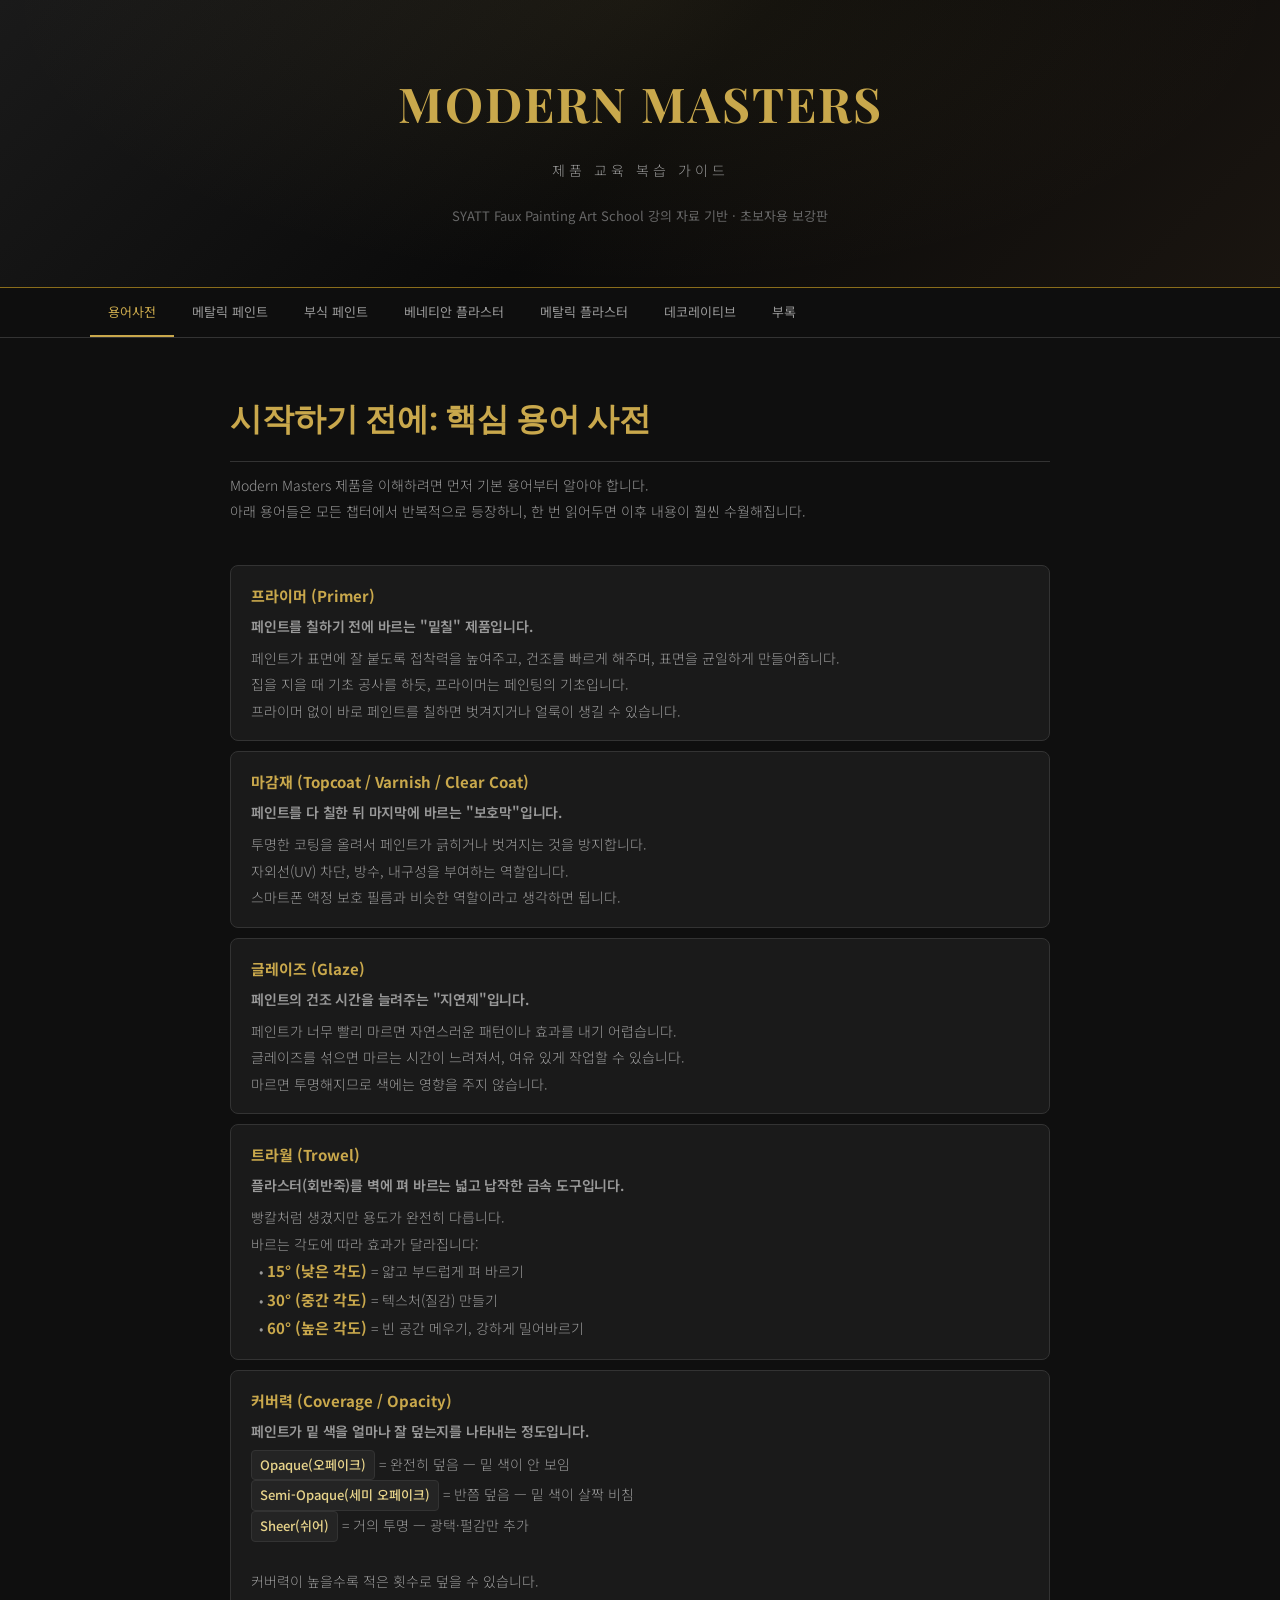
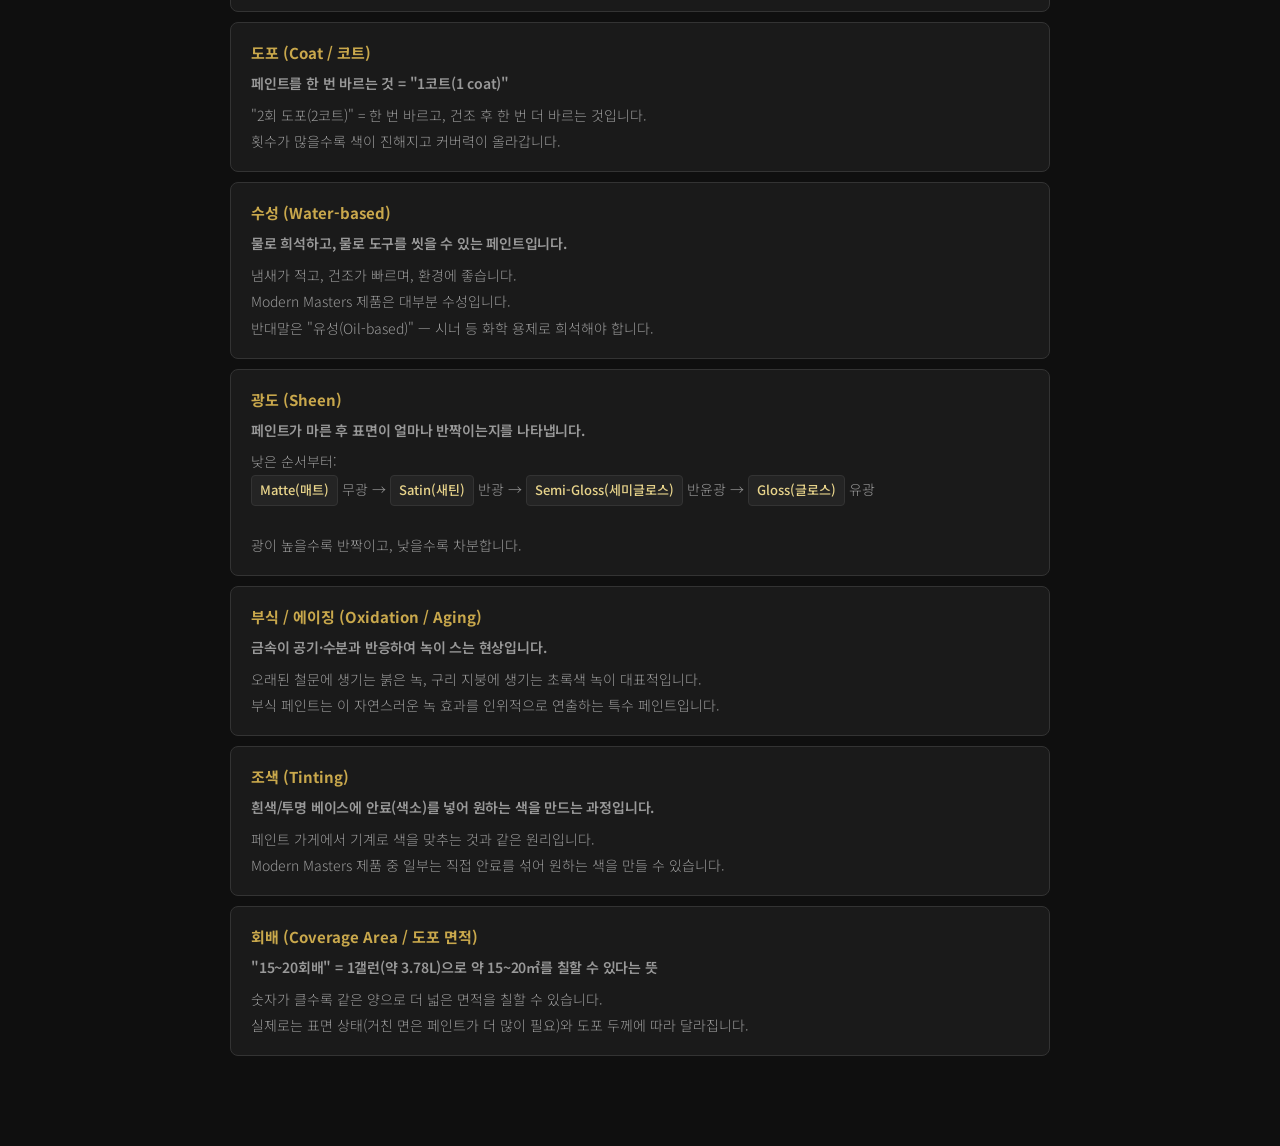
==== commit e6e2f623: "Add files via upload" ====
--- a/index.html
+++ b/index.html
@@ -5,401 +5,7 @@
 <meta name="viewport" content="width=device-width, initial-scale=1.0">
 <title>Modern Masters 제품 교육 복습 가이드</title>
 <link href="https://fonts.googleapis.com/css2?family=Noto+Sans+KR:wght@300;400;500;700;900&family=Playfair+Display:wght@700;900&display=swap" rel="stylesheet">
-<style>
-:root {
-  --bg: #0f0f0f;
-  --surface: #1a1a1a;
-  --surface2: #242424;
-  --surface3: #2e2e2e;
-  --gold: #c9a84c;
-  --gold-light: #e8d48b;
-  --gold-dark: #8a6d1b;
-  --copper: #b87333;
-  --bronze: #8b7355;
-  --iron: #6b6b6b;
-  --teal: #3a8a8a;
-  --text: #e8e8e8;
-  --text-muted: #999;
-  --text-dim: #666;
-  --border: #333;
-  --accent: #c9a84c;
-  --warning: #d4a843;
-  --tip: #4a9a7a;
-  --danger: #c44;
-}
-
-* { margin: 0; padding: 0; box-sizing: border-box; }
-
-body {
-  font-family: 'Noto Sans KR', sans-serif;
-  background: var(--bg);
-  color: var(--text);
-  line-height: 1.8;
-  font-size: 15px;
-}
-
-/* ===== HEADER ===== */
-.hero {
-  background: linear-gradient(135deg, #1a1a1a 0%, #0a0a0a 50%, #1a1510 100%);
-  border-bottom: 1px solid var(--gold-dark);
-  padding: 60px 20px;
-  text-align: center;
-  position: relative;
-  overflow: hidden;
-}
-.hero::before {
-  content: '';
-  position: absolute;
-  top: 0; left: 0; right: 0; bottom: 0;
-  background: radial-gradient(ellipse at 50% 0%, rgba(201,168,76,0.08) 0%, transparent 70%);
-}
-.hero h1 {
-  font-family: 'Playfair Display', serif;
-  font-size: clamp(28px, 5vw, 48px);
-  color: var(--gold);
-  letter-spacing: 2px;
-  position: relative;
-}
-.hero .subtitle {
-  color: var(--text-muted);
-  font-size: 14px;
-  margin-top: 12px;
-  font-weight: 300;
-  letter-spacing: 4px;
-  text-transform: uppercase;
-  position: relative;
-}
-.hero .desc {
-  color: var(--text-dim);
-  font-size: 13px;
-  margin-top: 20px;
-  position: relative;
-}
-
-/* ===== NAV ===== */
-.nav-wrap {
-  position: sticky;
-  top: 0;
-  z-index: 100;
-  background: rgba(15,15,15,0.95);
-  backdrop-filter: blur(10px);
-  border-bottom: 1px solid var(--border);
-}
-.nav {
-  display: flex;
-  overflow-x: auto;
-  max-width: 1100px;
-  margin: 0 auto;
-  gap: 0;
-  scrollbar-width: none;
-}
-.nav::-webkit-scrollbar { display: none; }
-.nav-btn {
-  background: none;
-  border: none;
-  color: var(--text-muted);
-  padding: 14px 18px;
-  font-size: 13px;
-  font-family: inherit;
-  cursor: pointer;
-  white-space: nowrap;
-  border-bottom: 2px solid transparent;
-  transition: all 0.3s;
-}
-.nav-btn:hover { color: var(--text); }
-.nav-btn.active {
-  color: var(--gold);
-  border-bottom-color: var(--gold);
-}
-
-/* ===== MAIN ===== */
-.container {
-  max-width: 860px;
-  margin: 0 auto;
-  padding: 0 20px 80px;
-}
-
-.chapter {
-  display: none;
-  animation: fadeIn 0.4s ease;
-}
-.chapter.active { display: block; }
-@keyframes fadeIn { from { opacity: 0; transform: translateY(10px); } to { opacity: 1; transform: translateY(0); } }
-
-/* ===== TYPOGRAPHY ===== */
-.ch-title {
-  font-family: 'Playfair Display', serif;
-  font-size: 32px;
-  color: var(--gold);
-  margin: 50px 0 10px;
-  padding-bottom: 15px;
-  border-bottom: 1px solid var(--border);
-}
-.ch-intro {
-  color: var(--text-muted);
-  font-size: 14px;
-  margin-bottom: 40px;
-  line-height: 1.9;
-}
-
-h3 {
-  font-size: 20px;
-  color: var(--gold-light);
-  margin: 40px 0 15px;
-  padding-left: 14px;
-  border-left: 3px solid var(--gold);
-}
-h4 {
-  font-size: 16px;
-  color: var(--text);
-  margin: 25px 0 10px;
-  font-weight: 700;
-}
-p { margin-bottom: 14px; color: var(--text); font-weight: 300; }
-
-/* ===== COMPONENTS ===== */
-.product-card {
-  background: var(--surface);
-  border: 1px solid var(--border);
-  border-radius: 8px;
-  padding: 24px;
-  margin: 20px 0;
-}
-.product-card h4 {
-  margin-top: 0;
-  color: var(--gold);
-  font-size: 17px;
-}
-
-.img-box {
-  background: var(--surface2);
-  border: 1px solid var(--border);
-  border-radius: 6px;
-  overflow: hidden;
-  margin: 20px 0;
-}
-.img-box img {
-  width: 100%;
-  height: auto;
-  display: block;
-}
-.img-box .caption {
-  padding: 8px 14px;
-  font-size: 12px;
-  color: var(--text-dim);
-  border-top: 1px solid var(--border);
-}
-
-.steps {
-  counter-reset: step;
-  margin: 20px 0;
-}
-.step {
-  background: var(--surface);
-  border: 1px solid var(--border);
-  border-radius: 8px;
-  padding: 18px 18px 18px 55px;
-  margin: 10px 0;
-  position: relative;
-}
-.step::before {
-  counter-increment: step;
-  content: counter(step);
-  position: absolute;
-  left: 16px;
-  top: 18px;
-  width: 28px;
-  height: 28px;
-  border-radius: 50%;
-  background: var(--gold-dark);
-  color: #fff;
-  display: flex;
-  align-items: center;
-  justify-content: center;
-  font-size: 13px;
-  font-weight: 700;
-}
-
-.tip-box {
-  background: rgba(74, 154, 122, 0.08);
-  border: 1px solid rgba(74, 154, 122, 0.25);
-  border-radius: 8px;
-  padding: 16px 18px;
-  margin: 16px 0;
-  font-size: 14px;
-}
-.tip-box::before {
-  content: '💡 TIP';
-  display: block;
-  font-weight: 700;
-  color: var(--tip);
-  margin-bottom: 6px;
-  font-size: 12px;
-  letter-spacing: 1px;
-}
-
-.warn-box {
-  background: rgba(212, 168, 67, 0.08);
-  border: 1px solid rgba(212, 168, 67, 0.25);
-  border-radius: 8px;
-  padding: 16px 18px;
-  margin: 16px 0;
-  font-size: 14px;
-}
-.warn-box::before {
-  content: '⚠️ 주의';
-  display: block;
-  font-weight: 700;
-  color: var(--warning);
-  margin-bottom: 6px;
-  font-size: 12px;
-  letter-spacing: 1px;
-}
-
-.danger-box {
-  background: rgba(204, 68, 68, 0.08);
-  border: 1px solid rgba(204, 68, 68, 0.25);
-  border-radius: 8px;
-  padding: 16px 18px;
-  margin: 16px 0;
-  font-size: 14px;
-}
-.danger-box::before {
-  content: '🚫 금지';
-  display: block;
-  font-weight: 700;
-  color: var(--danger);
-  margin-bottom: 6px;
-  font-size: 12px;
-}
-
-.term {
-  display: inline-block;
-  background: var(--surface2);
-  border: 1px solid var(--border);
-  padding: 2px 8px;
-  border-radius: 4px;
-  font-size: 13px;
-  color: var(--gold-light);
-  font-weight: 500;
-}
-
-.compare-table {
-  width: 100%;
-  border-collapse: collapse;
-  margin: 20px 0;
-  font-size: 13px;
-}
-.compare-table th {
-  background: var(--surface2);
-  color: var(--gold);
-  padding: 10px 12px;
-  text-align: left;
-  border: 1px solid var(--border);
-  font-weight: 500;
-}
-.compare-table td {
-  padding: 10px 12px;
-  border: 1px solid var(--border);
-  background: var(--surface);
-  color: var(--text);
-  font-weight: 300;
-}
-.compare-table tr:hover td { background: var(--surface2); }
-
-.flow-diagram {
-  display: flex;
-  align-items: center;
-  gap: 8px;
-  flex-wrap: wrap;
-  margin: 16px 0;
-  padding: 16px;
-  background: var(--surface);
-  border-radius: 8px;
-  border: 1px solid var(--border);
-}
-.flow-step {
-  background: var(--surface3);
-  border: 1px solid var(--gold-dark);
-  border-radius: 6px;
-  padding: 10px 16px;
-  font-size: 13px;
-  text-align: center;
-  color: var(--gold-light);
-  font-weight: 500;
-}
-.flow-arrow {
-  color: var(--gold-dark);
-  font-size: 18px;
-}
-.flow-optional {
-  border-style: dashed;
-  opacity: 0.7;
-}
-
-.section-divider {
-  border: none;
-  border-top: 1px solid var(--border);
-  margin: 50px 0;
-}
-
-.glossary-item {
-  background: var(--surface);
-  border: 1px solid var(--border);
-  border-radius: 8px;
-  padding: 16px 20px;
-  margin: 10px 0;
-}
-.glossary-item strong {
-  color: var(--gold);
-  font-size: 15px;
-}
-.glossary-item p {
-  margin: 6px 0 0;
-  font-size: 14px;
-  color: var(--text-muted);
-}
-
-.badge {
-  display: inline-block;
-  padding: 2px 10px;
-  border-radius: 20px;
-  font-size: 11px;
-  font-weight: 500;
-}
-.badge-interior { background: rgba(74,154,122,0.15); color: #6bc4a0; }
-.badge-exterior { background: rgba(201,168,76,0.15); color: var(--gold); }
-.badge-both { background: rgba(100,100,200,0.15); color: #9999dd; }
-
-.toc-box {
-  background: var(--surface);
-  border: 1px solid var(--border);
-  border-radius: 8px;
-  padding: 20px 24px;
-  margin: 20px 0;
-}
-.toc-box h4 { margin-top: 0; color: var(--gold); }
-.toc-list {
-  list-style: none;
-  padding: 0;
-}
-.toc-list li {
-  padding: 6px 0;
-  font-size: 14px;
-  color: var(--text-muted);
-  border-bottom: 1px solid rgba(255,255,255,0.05);
-}
-.toc-list li:last-child { border: none; }
-.toc-list .num { color: var(--gold-dark); margin-right: 8px; font-weight: 700; }
-
-@media (max-width: 600px) {
-  .nav-btn { padding: 12px 14px; font-size: 12px; }
-  .ch-title { font-size: 24px; }
-  h3 { font-size: 17px; }
-  .flow-diagram { flex-direction: column; }
-  .flow-arrow { transform: rotate(90deg); }
-}
-</style>
+<link rel="stylesheet" href="styles.css">
 </head>
 <body>
 
@@ -421,849 +27,9 @@
   </div>
 </div>
 
-<div class="container">
-
-<!-- ============================================================ -->
-<!-- INTRO: 용어사전 -->
-<!-- ============================================================ -->
-<div class="chapter active" id="intro">
-  <h2 class="ch-title">시작하기 전에: 핵심 용어 사전</h2>
-  <p class="ch-intro">Modern Masters 제품을 이해하려면 먼저 기본 용어부터 알아야 합니다. 페인팅에서 반복적으로 등장하는 개념들을 정리했습니다.</p>
-
-  <div class="glossary-item">
-    <strong>프라이머 (Primer)</strong>
-    <p>페인트를 칠하기 전에 표면에 먼저 바르는 "밑칠" 제품입니다. 페인트가 표면에 잘 붙도록 접착력을 높이고, 건조 속도를 빠르게 해주며, 마르면 바로 샌딩(사포질)이 가능하게 해줍니다. 집을 지을 때 기초 공사를 하듯, 프라이머는 페인팅의 기초입니다.</p>
-  </div>
-
-  <div class="glossary-item">
-    <strong>마감재 (Topcoat / Varnish / Clear Coat)</strong>
-    <p>페인트를 다 칠한 뒤 마지막에 바르는 "보호막" 제품입니다. 투명한 코팅을 올려서 페인트가 긁히거나 벗겨지는 것을 방지하고, UV(자외선) 차단, 방수, 내구성을 부여합니다. 스마트폰 액정 보호 필름과 비슷한 역할입니다.</p>
-  </div>
-
-  <div class="glossary-item">
-    <strong>글레이즈 (Glaze)</strong>
-    <p>페인트의 건조 시간을 늘려주는 "지연제"입니다. 페인트가 너무 빨리 마르면 자연스러운 패턴이나 효과를 내기 어렵기 때문에, 글레이즈를 섞어서 작업 시간을 확보합니다. 마르면 투명해집니다. 셀로판지와 비슷한 개념입니다.</p>
-  </div>
-
-  <div class="glossary-item">
-    <strong>트라월 (Trowel)</strong>
-    <p>넓고 납작한 금속 도구로, 플라스터(회반죽)를 벽에 펴 바르거나 눌러서 광을 낼 때 사용합니다. 빵칼처럼 생겼지만 용도가 완전히 다릅니다. 바르는 각도(15°, 30°, 60° 등)에 따라 효과가 달라집니다.</p>
-  </div>
-
-  <div class="glossary-item">
-    <strong>커버력 (Coverage / Opacity)</strong>
-    <p>페인트가 밑 색을 얼마나 덮는지를 나타내는 정도입니다. <span class="term">Opaque</span> = 완전히 덮음 / <span class="term">Semi-Opaque</span> = 반쯤 덮음 / <span class="term">Sheer</span> = 거의 투명하게 비침. 커버력이 높다 = 적은 횟수로 덮을 수 있다는 뜻입니다.</p>
-  </div>
-
-  <div class="glossary-item">
-    <strong>도포 (Coat / 코트)</strong>
-    <p>페인트를 한 번 바르는 행위를 "1코트(1 coat)"라고 합니다. "2회 도포" = 한 번 바르고, 건조 후 한 번 더 바르는 것입니다. 횟수가 많을수록 색이 진해지고 커버력이 올라갑니다.</p>
-  </div>
-
-  <div class="glossary-item">
-    <strong>수성 (Water-based)</strong>
-    <p>물로 희석하고 물로 도구를 씻을 수 있는 페인트입니다. 냄새가 적고 건조가 빠르며 환경에 좋습니다. Modern Masters 제품은 대부분 수성입니다. 반대말은 "유성(Oil-based)"입니다.</p>
-  </div>
-
-  <div class="glossary-item">
-    <strong>광도 (Sheen)</strong>
-    <p>페인트가 마른 후 표면의 반짝임 정도입니다. 낮은 순서부터: <span class="term">Matte(무광)</span> → <span class="term">Satin(반광)</span> → <span class="term">Semi-Gloss(반윤광)</span> → <span class="term">Gloss(유광)</span>. 광이 높을수록 반짝이고, 낮을수록 차분합니다.</p>
-  </div>
-
-  <div class="glossary-item">
-    <strong>부식 / 에이징 (Oxidation / Aging)</strong>
-    <p>금속이 공기·수분과 반응하여 녹이 스는 것을 말합니다. 부식 페인트는 이 자연스러운 녹 효과를 인위적으로 연출하는 특수 페인트입니다.</p>
-  </div>
-
-  <div class="glossary-item">
-    <strong>조색 (Tinting)</strong>
-    <p>흰색 또는 투명한 베이스 제품에 안료(색소)를 넣어 원하는 색상을 만드는 과정입니다. 페인트 가게에서 색을 맞추는 것과 같은 원리입니다.</p>
-  </div>
-
-  <div class="glossary-item">
-    <strong>회배 (Coverage Area)</strong>
-    <p>"15~20회배"라고 하면, 1갤런(약 3.78L)으로 약 15~20㎡를 칠할 수 있다는 뜻입니다. 실제로는 표면 상태, 도포 두께에 따라 달라집니다.</p>
-  </div>
+<div class="container" id="chapters-container">
 </div>
 
-<!-- ============================================================ -->
-<!-- CHAPTER 1: Metallic Paint Collection -->
-<!-- ============================================================ -->
-<div class="chapter" id="ch1">
-  <h2 class="ch-title">Chapter 1. Metallic Paint Collection</h2>
-  <p class="ch-intro">Modern Masters의 대표 제품군으로, 금속 가루와 진주 안료를 사용한 수성 메탈릭 페인트입니다. 벽면에 진짜 금속 같은 광택과 질감을 연출할 수 있습니다. 내부용과 외부용으로 나뉘며, 용도에 따라 프라이머·마감재 조합이 달라집니다.</p>
-
-  <div class="toc-box">
-    <h4>이 챕터에서 다루는 내용</h4>
-    <ul class="toc-list">
-      <li><span class="num">1.1</span> 전용 프라이머 — Cool Tone & Warm Tone</li>
-      <li><span class="num">1.2</span> 내부용 메탈릭 페인트 (Satin / Matte)</li>
-      <li><span class="num">1.3</span> 외부용 메탈릭 페인트 (Exterior Satin)</li>
-      <li><span class="num">1.4</span> 커버력 이해 — Opaque / Semi-Opaque / Sheer</li>
-      <li><span class="num">1.5</span> 마감재·글레이즈·전용 롤러</li>
-      <li><span class="num">1.6</span> 사용 순서와 방법 (시공 플로우)</li>
-    </ul>
-  </div>
-
-  <!-- 1.1 프라이머 -->
-  <h3>1.1 전용 프라이머</h3>
-  <div class="img-box">
-    <img src="images/metallic_primer_cans.jpg" alt="메탈릭 페인트 전용 프라이머">
-    <div class="caption">▲ Metallic Paint Collection 전용 프라이머 (Cool Tone / Warm Tone)</div>
-  </div>
-
-  <p>메탈릭 페인트를 칠하기 전에 <strong>반드시 전용 프라이머</strong>를 먼저 바릅니다. 일반 프라이머가 아닌, 이 제품 전용으로 출시된 프라이머입니다.</p>
-
-  <h4>프라이머가 하는 일</h4>
-  <p>① 표면의 접착력을 높여서 메탈 페인트가 잘 붙게 합니다. ② 페인트의 건조 속도를 빠르게 합니다. ③ 마르면 바로 샌딩(사포질)이 가능해집니다. ④ 페인트가 부드럽게 발리도록 표면을 균일하게 만들어줍니다.</p>
-
-  <h4>Cool Tone vs Warm Tone — 어떤 걸 써야 할까?</h4>
-  <table class="compare-table">
-    <tr><th>구분</th><th>Cool Tone 프라이머</th><th>Warm Tone 프라이머</th></tr>
-    <tr><td>프라이머 색상</td><td>Gray(회색) 계열</td><td>Beige(베이지) 계열</td></tr>
-    <tr><td>함께 쓰는 페인트</td><td>Silver, Pewter 등 차가운 색</td><td>Gold, Copper 등 따뜻한 색</td></tr>
-    <tr><td>선택 기준</td><td>은색·회색 계열 메탈릭을 칠할 때</td><td>금색·동색 계열 메탈릭을 칠할 때</td></tr>
-  </table>
-
-  <div class="tip-box">
-    프라이머 색상을 페인트 색상과 맞추는 이유: 메탈릭 페인트는 커버력에 따라 밑 색이 비칠 수 있습니다. 프라이머 색이 페인트와 어울리면 밑 색이 살짝 보여도 자연스럽습니다.
-  </div>
-
-  <h4>사용 가능한 표면</h4>
-  <p>콘크리트, 석조, 비철금속, 아연철판, 벽, 나무, 플라스터, 스타코 위에 사용 가능합니다. <strong>내부와 외부 모두</strong> 사용할 수 있습니다.</p>
-  <p><strong>도구:</strong> 브러시, 롤러, 스프레이 건</p>
-
-  <!-- 1.2 내부용 -->
-  <h3>1.2 내부용 메탈릭 페인트</h3>
-
-  <div class="product-card">
-    <h4>Metallic Paint — Satin Sheen (새틴 광) <span class="badge badge-interior">내부용</span></h4>
-    <div class="img-box">
-      <img src="images/metallic_satin_cans.jpg" alt="메탈릭 페인트 Satin">
-      <div class="caption">▲ Metallic Paint Satin Sheen</div>
-    </div>
-    <p>Modern Masters의 <strong>메인 제품</strong>입니다. 메탈 가루, 진주 안료, 전통 색소 안료를 조합한 수성 페인트로, 뛰어난 색감과 광채를 자랑합니다.</p>
-    <p>Sheer 5가지를 포함하여 <strong>약 43가지 색상</strong>으로 출시되었습니다.</p>
-    <p>Satin이란 "반광"을 뜻합니다. 너무 번쩍이지 않으면서도 은은한 금속 광택을 냅니다.</p>
-    <p><strong>도구:</strong> 브러시, 롤러, 스프레이건</p>
-  </div>
-
-  <div class="product-card">
-    <h4>Metallic Paint — Matte Sheen (매트 광) <span class="badge badge-interior">내부용</span></h4>
-    <div class="img-box">
-      <img src="images/metallic_matte.jpg" alt="Matte Metallic">
-      <div class="caption">▲ Matte Metallic Paint — 광택 없는 메탈릭</div>
-    </div>
-    <p>Satin 광과 같은 메탈 가루, 진주안료, 전통 색소를 사용하지만 <strong>광채가 없는 것이 특징</strong>입니다. 메탈 페인트의 인기 있는 10가지 색상으로 출시되었습니다.</p>
-    <p>Satin 광과 함께 연출하면 멋진 <strong>월 페인팅(벽면 장식 페인팅)</strong>이 가능합니다.</p>
-    <p><strong>도구:</strong> 브러시, 롤러, 스프레이건</p>
-  </div>
-
-  <div class="warn-box">
-    Matte 메탈 페인트는 마감재를 바르지 않습니다. 마감재를 바르면 매트한 느낌이 사라지고 광이 생기기 때문입니다. 그래서 <strong>내부에만 사용이 가능</strong>합니다 (외부는 마감재 없이는 내구성이 부족).
-  </div>
-
-  <!-- 1.3 외부용 -->
-  <h3>1.3 외부용 메탈릭 페인트</h3>
-  <div class="product-card">
-    <h4>Metallic Paint — Exterior Satin Finish <span class="badge badge-exterior">외부용</span></h4>
-    <div class="img-box">
-      <img src="images/metallic_exterior.jpg" alt="외부용 메탈릭 페인트">
-      <div class="caption">▲ 외부 전용 Metallic Paint Exterior Satin Finish</div>
-    </div>
-    <p>새롭게 출시된 <strong>외부 전용</strong> 메탈릭 페인트입니다. 인기 있는 색상 <strong>12가지</strong>로 출시되었습니다.</p>
-    <p>창문 틀이나 외부 판넬, 외부 조형물 등에 사용할 수 있습니다.</p>
-    <p>강한 <strong>내구성과 UV 차단력</strong>을 갖추었기 때문에 별도의 마감재를 바르지 않아도 됩니다.</p>
-    <p>모던 마스터즈의 메탈 페인트 전용 프라이머와 함께 사용합니다.</p>
-    <p><strong>도구:</strong> 브러시, 롤러, 스프레이건</p>
-  </div>
-
-  <!-- 1.4 커버력 -->
-  <h3>1.4 커버력(Coverage) 이해하기</h3>
-  <div class="img-box">
-    <img src="images/metallic_coverage.jpg" alt="커버력 비교">
-    <div class="caption">▲ Opaque / Semi-Opaque / Sheer 커버력 비교 예시</div>
-  </div>
-
-  <p>메탈릭 페인트의 43가지 색상은 세 가지 커버력 레벨로 나뉩니다. <strong>라벨을 반드시 확인</strong>하고 그에 맞게 도포 횟수를 정해야 합니다.</p>
-
-  <table class="compare-table">
-    <tr><th>레벨</th><th>특징</th><th>권장 도포 횟수</th><th>대표 색상</th></tr>
-    <tr><td><strong>Opaque</strong></td><td>완전 불투명, 밑 색을 완전히 덮음</td><td>2회</td><td>Silver, Olympic Gold</td></tr>
-    <tr><td><strong>Semi-Opaque</strong></td><td>반투명, 밑 색이 약간 비침</td><td>3회</td><td>Pharaoh Gold, Statuary Bronze</td></tr>
-    <tr><td><strong>Sheer</strong></td><td>투명에 가까움, 밑 색 위에 광택·펄감만 추가</td><td>용도에 따라</td><td>Flash Blue, Flash Copper</td></tr>
-  </table>
-
-  <div class="warn-box">
-    <strong>Statuary Bronze</strong>는 색이 진하지만 Semi-Opaque입니다. 커버력과 색의 진하기는 비례하지 않습니다! 반드시 페인트 라벨에 적힌 커버력 레벨을 확인한 후 사용하세요.
-  </div>
-
-  <div class="tip-box">
-    Sheer 타입은 단독으로 쓰기보다는 다른 페인트 위에 올려서 광택과 펄감을 주는 <strong>장식 효과용</strong>으로 사용합니다. "색을 덮는다"보다는 "효과를 추가한다"는 개념입니다.
-  </div>
-
-  <!-- 1.5 마감재·글레이즈·롤러 -->
-  <h3>1.5 마감재·글레이즈·전용 롤러</h3>
-
-  <div class="product-card">
-    <h4>MasterClear® Protective Clear Topcoats (전용 마감재)</h4>
-    <div class="img-box">
-      <img src="images/masterclear.jpg" alt="MasterClear">
-      <div class="caption">▲ MasterClear — 메탈 전용 마감재 (Satin / Semi-Gloss)</div>
-    </div>
-    <p>메탈 페인트 전용으로 출시된 마감재입니다. <strong>Satin과 Semi-Gloss 2가지 광도</strong>가 있습니다.</p>
-    <p><strong>왜 전용 마감재를 써야 하나?</strong> 일반 마감재를 사용하면 메탈 페인트 특유의 광채를 잃어버립니다. 모던 마스터즈의 전용 마감재를 사용하면 메탈 페인트 고유의 광채를 잃지 않으면서도 강한 내구성과 자외선 차단 효과를 줄 수 있습니다.</p>
-    <p><strong>도구:</strong> 브러시, 롤러, 스프레이 건</p>
-  </div>
-
-  <div class="product-card">
-    <h4>Extender for Rolling (전용 글레이즈)</h4>
-    <div class="img-box">
-      <img src="images/extender_roller.jpg" alt="Extender와 롤러">
-      <div class="caption">▲ 메탈 페인트 전용 글레이즈(Extender)와 전용 롤러</div>
-    </div>
-    <p>메탈 페인트 전용으로 출시된 글레이즈입니다. 메탈 페인트 Satin으로 테크닉을 연출할 때, <strong>건조 시간을 지연시키는 역할</strong>을 합니다. 메탈 페인트 Satin과 혼합하여 사용합니다.</p>
-    <p><strong>도구:</strong> 브러시, 롤러</p>
-  </div>
-
-  <div class="product-card">
-    <h4>메탈 페인트 전용 롤러</h4>
-    <p>메탈 페인트는 일반 롤러가 아닌 <strong>모(털)가 긴 전용 롤러</strong>를 사용합니다. 전용 롤러를 사용하면 <strong>실크 같은 느낌</strong>이 나도록 메탈 페인트를 바를 수 있습니다.</p>
-  </div>
-
-  <!-- 1.6 시공 순서 -->
-  <h3>1.6 사용 순서와 방법</h3>
-  <p>사용 장소(외부/내부)와 페인트 광도(Satin/Matte)에 따라 시공 순서가 다릅니다.</p>
-
-  <h4>① 외부용 메탈 페인트</h4>
-  <div class="img-box">
-    <img src="images/flow_exterior.jpg" alt="외부용 시공 순서">
-    <div class="caption">▲ 외부용: 프라이머 → 외부용 메탈 페인트 (2단계로 끝)</div>
-  </div>
-  <div class="flow-diagram">
-    <div class="flow-step">① 메탈 전용 프라이머</div>
-    <div class="flow-arrow">→</div>
-    <div class="flow-step">② 외부용 메탈 페인트</div>
-  </div>
-  <p>외부용 메탈 페인트는 강한 내구성과 UV 차단력을 갖추었기 때문에 <strong>마감재를 바르지 않습니다</strong>.</p>
-
-  <h4>② 내부용 메탈 페인트 (Satin)</h4>
-  <div class="img-box">
-    <img src="images/flow_interior_satin.jpg" alt="내부용 Satin 시공 순서">
-    <div class="caption">▲ 내부용 Satin: 프라이머 → 메탈 페인트 → 마감재(선택)</div>
-  </div>
-  <div class="flow-diagram">
-    <div class="flow-step">① 메탈 전용 프라이머</div>
-    <div class="flow-arrow">→</div>
-    <div class="flow-step">② 내부용 메탈 페인트 (Satin)</div>
-    <div class="flow-arrow">→</div>
-    <div class="flow-step flow-optional">③ 메탈 전용 마감재 (선택)</div>
-  </div>
-  <p>마감재는 선택사항이지만, <strong>물이 닿는 곳이나 강한 내구성이 요구되는 곳</strong>에는 전용 마감재를 사용하여 마감합니다. 내부용 페인트를 외부에 칠할 경우에도 반드시 마감재를 사용합니다.</p>
-
-  <h4>③ 내부용 메탈 페인트 (Matte)</h4>
-  <div class="img-box">
-    <img src="images/flow_interior_matte.jpg" alt="내부용 Matte 시공 순서">
-    <div class="caption">▲ 내부용 Matte: 프라이머 → 매트 메탈 페인트 (마감재 X)</div>
-  </div>
-  <div class="flow-diagram">
-    <div class="flow-step">① 메탈 전용 프라이머</div>
-    <div class="flow-arrow">→</div>
-    <div class="flow-step">② 내부용 메탈 페인트 (Matte)</div>
-  </div>
-  <p>Matte는 마감재를 바르면 매트한 느낌이 사라지고 광이 생기기 때문에 <strong>마감재를 바르지 않습니다</strong>. 내부에만 사용이 가능합니다.</p>
-</div>
-
-<!-- ============================================================ -->
-<!-- CHAPTER 2: Metal Effects (부식 페인트) -->
-<!-- ============================================================ -->
-<div class="chapter" id="ch2">
-  <h2 class="ch-title">Chapter 2. Metal Effects (부식 페인트)</h2>
-  <p class="ch-intro">진짜 금속 가루가 들어있는 특수 페인트입니다. 부식액(Activator/Patina)과 함께 사용하면 표면에서 실제 화학 반응이 일어나, 자연스러운 녹·부식 효과를 연출할 수 있습니다. 철 부식(녹슨 철), 동 부식(녹슨 구리), 청동 부식(녹슨 청동) 세 가지가 있습니다.</p>
-
-  <div class="toc-box">
-    <h4>이 챕터에서 다루는 내용</h4>
-    <ul class="toc-list">
-      <li><span class="num">2.1</span> 부식 전용 프라이머</li>
-      <li><span class="num">2.2</span> 철 부식 세트 (Iron Paint + Rust Activator)</li>
-      <li><span class="num">2.3</span> 동 부식 세트 (Copper Paint + Green Patina)</li>
-      <li><span class="num">2.4</span> 청동 부식 세트 (Bronze Paint + Blue Patina)</li>
-      <li><span class="num">2.5</span> 부식 전용 마감재 (Permacoat Xtreme)</li>
-      <li><span class="num">2.6</span> 철 부식 시공법</li>
-      <li><span class="num">2.7</span> 동 부식 시공법</li>
-    </ul>
-  </div>
-
-  <h3>2.1 부식 전용 프라이머 — Metal Effects Primer</h3>
-  <div class="img-box">
-    <img src="images/metal_primer.jpg" alt="부식 전용 프라이머">
-    <div class="caption">▲ Metal Effects Primer — 부식 페인트 전용 프라이머</div>
-  </div>
-  <p>부식 페인트 전용으로 출시된 프라이머입니다. 나무나 금속 표면에 부식 현상이 닿는 것을 방지하는 <strong>특수 프라이머</strong>입니다.</p>
-  <div class="tip-box">
-    부식 프라이머는 철 페인트를 부식했을 때 색상과 청동 페인트 기본 색상(copper)과 비슷한 갈색을 띠고 있습니다. 이 색은 부식 페인트가 마모되어서 밑면이 들어나도 <strong>티가 나지 않도록</strong> 하기 위한 것입니다.
-  </div>
-  <p><strong>도구:</strong> 브러시, 롤러, 스프레이 건</p>
-
-  <h3>2.2 철 부식 세트</h3>
-  <div class="img-box">
-    <img src="images/iron_paint_set.jpg" alt="철 부식 세트">
-    <div class="caption">▲ Oxidizing Iron Paint + Rust Activator (부식액)</div>
-  </div>
-  <div class="product-card">
-    <h4>Oxidizing Iron Paint & Rust Activator(부식액) <span class="badge badge-both">내·외부</span></h4>
-    <p><strong>진짜 철 가루</strong>가 섞여있는 페인트입니다. Rust Activator와 함께 사용하면 자연스럽게 <strong>녹이 슨 상태</strong>로 연출할 수 있는 특수 페인트입니다.</p>
-    <p>페인트를 바를 수 있는 모든 표면, 내부/외부에 적용이 가능합니다.</p>
-    <p>*4L 2coat 기준 약 20회배 도포 가능</p>
-  </div>
-
-  <h3>2.3 동(Copper) 부식 세트</h3>
-  <div class="img-box">
-    <img src="images/copper_paint_set.jpg" alt="동 부식 세트">
-    <div class="caption">▲ Oxidizing Copper Paint + Green Patina (부식액)</div>
-  </div>
-  <div class="product-card">
-    <h4>Oxidizing Copper Paint & Green Patina(부식액) <span class="badge badge-both">내·외부</span></h4>
-    <p><strong>진짜 동(구리) 가루</strong>가 섞여있는 페인트입니다. Green Patina 또는 Blue Patina를 같이 사용하여 <strong>푸른빛으로 녹이 쓴 것 같은 연출</strong>을 하는 페인트입니다.</p>
-    <p>청동 부식의 경우 따로 마감을 하지 않지만, 필요하다고 느끼면 Permacoat Xtreme을 사용하여 마감이 가능합니다.</p>
-    <p><strong>Copper Paint 도구:</strong> 브러시, 롤러, 스프레이 건<br>
-    <strong>Green Patina 도구:</strong> 브러시, 롤러, 해면 스펀지, 스프레이</p>
-  </div>
-
-  <h3>2.4 청동(Bronze) 부식 세트</h3>
-  <div class="img-box">
-    <img src="images/bronze_paint_set.jpg" alt="청동 부식 세트">
-    <div class="caption">▲ Oxidizing Bronze Paint + Blue Patina Aging Solution (부식액)</div>
-  </div>
-  <div class="product-card">
-    <h4>Oxidizing Bronze Paint & Blue Patina Aging Solution(부식액) <span class="badge badge-both">내·외부</span></h4>
-    <p><strong>진짜 구리 가루와 아연 가루</strong>가 섞여있는 페인트입니다. Green Patina 또는 Blue Patina를 같이 사용하여 <strong>푸른빛으로 녹이 쓴 것 같은 연출</strong>을 합니다.</p>
-    <p>청동 부식의 경우 따로 마감을 하지 않지만, 필요하다고 느끼면 Permacoat Xtreme을 사용하여 마감이 가능합니다.</p>
-    <p><strong>Bronze Paint 도구:</strong> 브러시, 롤러, 스프레이 건<br>
-    <strong>Blue Patina 도구:</strong> 브러시, 롤러, 해면 스펀지, 스프레이</p>
-  </div>
-
-  <h3>2.5 부식 전용 마감재 — Permacoat Xtreme</h3>
-  <div class="img-box">
-    <img src="images/permacoat_xtreme.jpg" alt="Permacoat Xtreme">
-    <div class="caption">▲ Permacoat Xtreme — 부식 전용 마감재</div>
-  </div>
-  <p>철 부식 페인트 위에 바르도록 만들어진 <strong>부식 전용 마감재</strong>입니다. 철 부식 페인트가 날씨나 외부 환경에 반응하여 녹스는 현상이 발생하지 않도록 방지해줍니다.</p>
-  <p><strong>철부식 전용</strong>이지만, 청동 부식 페인트에도 사용이 가능합니다.</p>
-  <p><strong>도구:</strong> 브러시, 롤러, 스프레이 건</p>
-
-  <h3>2.6 철 부식 페인트 시공법</h3>
-  <div class="img-box">
-    <img src="images/iron_application.jpg" alt="철 부식 시공">
-    <div class="caption">▲ 철 부식 페인트 시공 과정</div>
-  </div>
-
-  <div class="steps">
-    <div class="step">
-      <strong>부식 전용 프라이머를 2회 도포합니다.</strong><br>
-      프라이머가 표면을 보호하고 부식 페인트의 접착력을 높여줍니다.
-    </div>
-    <div class="step">
-      <strong>프라이머가 완전 건조 한 후 철 페인트를 2회 도포합니다.</strong><br>
-      반드시 프라이머가 완전히 마른 뒤에 칠해야 합니다.
-    </div>
-    <div class="step">
-      <strong>철 베이스가 완전 건조 하였을 때 부식액(Rust Activator)을 도포합니다.</strong><br>
-      부식액이 철 가루와 반응하여 자연스러운 녹 효과가 나타납니다.
-    </div>
-    <div class="step">
-      <strong>원하는 부식 정도가 되었을 때 전용 마감재(Permacoat Xtreme)를 도포하여 마감합니다.</strong><br>
-      마감재는 롤러를 한 방향으로만 움직여서 고르게 발라줍니다.<br>
-      → 마감재는 부식의 깊이감을 더 낼 수 있는 장점이 있습니다.
-    </div>
-  </div>
-
-  <div class="tip-box">
-    부식액을 2번 이상 도포할 경우, 먼저 바른 부식액이 <strong>건조 후</strong> 작업합니다.
-  </div>
-  <div class="warn-box">
-    철 페인트의 경우 <strong>12시간 내</strong> 부식 작업이 이루어져야 합니다. 시간이 지나면 부식 반응이 잘 일어나지 않습니다.
-  </div>
-  <div class="tip-box">
-    마감재는 물과 <strong>6:4</strong>로 희석하여 사용하여 줍니다. 2coat에는 물보다 마감재를 약간 더 섞어서 사용하는 것이 좋습니다.
-  </div>
-
-  <h3>2.7 동 부식 페인트 시공법</h3>
-  <div class="img-box">
-    <img src="images/copper_application.jpg" alt="동 부식 시공">
-    <div class="caption">▲ 동 부식 페인트 시공 과정</div>
-  </div>
-
-  <div class="steps">
-    <div class="step">
-      <strong>부식 전용 프라이머를 2회 도포합니다.</strong>
-    </div>
-    <div class="step">
-      <strong>프라이머가 완전 건조 한 후 동 페인트를 2회 도포합니다.</strong>
-    </div>
-    <div class="step">
-      <strong>동 베이스가 살짝 표면에 물기만 사라진 정도가 되었을 때 부식액을 도포합니다.</strong><br>
-      → 손으로 만졌을때, 표면은 차갑지만 손에 묻어나지 않는 상태여야합니다.<br>
-      (철 부식과 달리 <strong>완전 건조가 아닌, 약간 덜 마른 상태</strong>에서 부식액을 바릅니다)
-    </div>
-  </div>
-
-  <div class="tip-box">
-    부식액을 2번 이상 도포할 경우, 먼저 바른 부식액이 <strong>건조 하기 전에</strong> 작업하여 줍니다. (철 부식과 반대!)
-  </div>
-
-  <div class="img-box">
-    <img src="images/metal_effects_examples.jpg" alt="부식 페인트 시공 사례">
-    <div class="caption">▲ 부식 페인트 시공 사례 — 건물 외벽, 인테리어 소품 등</div>
-  </div>
-</div>
-
-<!-- ============================================================ -->
-<!-- CHAPTER 3: Venetian Plaster -->
-<!-- ============================================================ -->
-<div class="chapter" id="ch3">
-  <h2 class="ch-title">Chapter 3. Venetian Plaster (베네티안 플라스터)</h2>
-  <p class="ch-intro">이탈리아 전통 기법에서 유래한 벽면 마감 기법입니다. 여러 겹을 트라월로 바르고 연마하여 대리석처럼 깊이감 있고 매끄러운 벽면을 만듭니다. Modern Masters의 베네티안 플라스터는 직접 안료를 조색하여 원하는 색을 만들 수 있는 것이 특징입니다.</p>
-
-  <h3>3.1 베네티안 플라스터 제품</h3>
-  <div class="img-box">
-    <img src="images/venetian_products.jpg" alt="베네티안 플라스터 제품">
-    <div class="caption">▲ Venetian Plaster — Ultra Deep Tint Base & Tint Base / Polished</div>
-  </div>
-
-  <div class="product-card">
-    <h4>Venetian Plaster — Ultra Deep Tint Base & Tint Base</h4>
-    <p>모던 마스터즈의 베네티안 플라스터의 특징은 <strong>색을 직접 조색</strong>해서 쓸 수 있다는 점입니다. 안료를 사용해서 원하는 색으로 직접 조색하여 사용합니다.</p>
-    <table class="compare-table">
-      <tr><th>베이스 종류</th><th>용도</th><th>사용 시점</th></tr>
-      <tr><td><strong>Ultra Deep Tint Base</strong></td><td>진한 색을 원할 때</td><td>진한 색상 (어두운 톤, 깊은 색감)</td></tr>
-      <tr><td><strong>Tint Base</strong></td><td>흰색·밝은 색을 원할 때</td><td>화이트, 파스텔 계열</td></tr>
-    </table>
-    <p>*흰색으로 단독 사용 가능. 밝은 파스텔 계열 색상을 나타낼 때 사용함. 살짝 광택이 나는 대리석이나 돌 연출 시 사용</p>
-  </div>
-
-  <div class="product-card">
-    <h4>Polished (폴리쉬드)</h4>
-    <p>스톤, 스웨이드, 마블의 느낌을 연출할 수 있는 플라스터 제품입니다. 마감 후 트라월로 밀어서 광을 만들어 주면, 광이 생기면서도 <strong>투명하게 되면서 대리석의 깊이와 매끄러운 느낌</strong>을 낼 수 있는 제품입니다. (4L 15~20회배 도포 가능)</p>
-    <p>고도로 연마된 대리석 표현 시 더 많이 연마를 할 수록 마감 된 표면이 투명하게 나타남. 실제 대리석 느낌이 나며, 어두운 색상이나 중간 색상을 연출 시 깊은 색감을 낼 수 있습니다.</p>
-    <p><strong>도구:</strong> 트라월</p>
-  </div>
-
-  <h3>3.2 전용 마감재</h3>
-  <div class="img-box">
-    <img src="images/venetian_topcoat.jpg" alt="베네티안 전용 마감재">
-    <div class="caption">▲ Protective Clear Topcoat & Pearl/Gold Topcoat</div>
-  </div>
-
-  <div class="product-card">
-    <h4>Protective Clear Topcoat</h4>
-    <p>베네티안 플라스터 전용 마감재입니다. 왁스보다는 <strong>맑은 젤과 비슷한 제형</strong>입니다.</p>
-    <p><strong>어디에 쓰나?</strong> 화장실, 습기가 많은 방 등 <strong>코팅이 필요한 공간</strong>에 적용할 수 있습니다.</p>
-    <p>탑 코트를 바른 후 표면에 흡수가 된 후에 천으로 문질러주어야 효과를 더 볼 수 있습니다.</p>
-    <p>탑 coat를 바르면, 좀 더 진한 색상으로 연출 가능합니다.</p>
-    <p>이후, 머슬링 천이나 부드러운 융천을 이용하여 표면을 부드럽게 광을 낼 수 있습니다.</p>
-  </div>
-
-  <div class="product-card">
-    <h4>Pearl & Gold Topcoat (장식 효과)</h4>
-    <p>장식 효과가 있는 <strong>화이트 펄과 골드 펄</strong> 탑코드 제품도 있습니다. 기본 Protective Clear Topcoat에 펄 효과를 추가한 것입니다.</p>
-  </div>
-  <p><strong>도구:</strong> 트라월, 면천</p>
-
-  <h3>3.3 시공법 (Tone-on-Tone Basic)</h3>
-  <div class="img-box">
-    <img src="images/venetian_application.jpg" alt="베네티안 시공법">
-    <div class="caption">▲ Venetian Plaster 시공 과정 및 완성 예시</div>
-  </div>
-
-  <p>모던마스터즈 제품 사용 설명 참고. Tone-on-Tone 기법은 같은 색상의 농도 차이로 깊이감을 만드는 기본 기법입니다.</p>
-
-  <div class="steps">
-    <div class="step">
-      <strong>베네티안 플라스터 틴트 베이스(혹은 울트라 딥 틴트 베이스)에 안료를 잘 섞어서 원하는 색상으로 만들어 준다.</strong><br>
-      안료가 충분히 섞이도록 잘 저어줍니다.
-    </div>
-    <div class="step">
-      <strong>베네티안 플라스터를 트라월을 사용해서 도포해 줍니다.</strong><br>
-      이때 낮은 트라월 각도(15°)로 도포합니다. 두꺼우면 크랙(갈라짐)이 생길 수 있으니 <strong>얇고 고르게</strong> 올리는 것이 중요합니다.
-    </div>
-    <div class="step">
-      <strong>텍스처 효과를 주기 위한 단계입니다.</strong><br>
-      베네티안 플라스터를 트라월로 도포하는데 약 <strong>30° 각도</strong>로 약간의 힘을 주어서 긁는 듯이 도포하여 줍니다. <strong>1~2시간 정도 건조</strong>합니다.
-    </div>
-    <div class="step">
-      <strong>2)과 마찬가지로 부드럽게 도포하는 단계입니다.</strong><br>
-      트라월을 낮은 각도로 사용하여 베니티안 플라스터를 <strong>전체적으로 고르게</strong> 도포합니다.
-    </div>
-    <div class="step">
-      <strong>Burnish / Polish — 대리석 느낌을 내고 싶을 때:</strong><br>
-      완전 건조한 면을 사포(400~600방)로 샌딩한 후 깨끗한 천으로 먼지를 제거합니다. 깨끗한 트라월의 엣지 부분을 사용하여서 <strong>밀어주어 광을 내는 작업</strong>을 진행합니다.
-    </div>
-  </div>
-
-  <div class="warn-box">
-    플라스터를 두껍게 바르면 크랙(갈라짐)이 생깁니다. 반드시 <strong>얇고 고르게</strong> 올려야 합니다.
-  </div>
-</div>
-
-<!-- ============================================================ -->
-<!-- CHAPTER 4: Metallic Plaster -->
-<!-- ============================================================ -->
-<div class="chapter" id="ch4">
-  <h2 class="ch-title">Chapter 4. Metallic Plaster (메탈릭 플라스터)</h2>
-  <p class="ch-intro">금속 가루와 진주 안료가 들어간 플라스터입니다. 일반 플라스터와 달리 은은한 금속 광채가 나며, 다양한 텍스처 연출이 가능합니다. Shimmer Stone(쉬머 스톤)과 Metallic Plaster(메탈릭 플라스터) 두 가지 제품이 있습니다.</p>
-
-  <h3>4.1 Shimmer Stone Tintale Base (쉬머 스톤)</h3>
-  <div class="img-box">
-    <img src="images/shimmer_stone.jpg" alt="Shimmer Stone">
-    <div class="caption">▲ Shimmer Stone Tintale Base & ShimmerStone 제품</div>
-  </div>
-
-  <p>메탈릭 플라스터와 같이 <strong>진주 안료가 섞여</strong> 있어서 은은한 광채효과를 줄 수 있는 플라스터입니다.</p>
-  <p>이 제품은 <strong>화이트 베이스</strong>로 수성 안료로 조색하여 사용하도록 출시되었습니다.</p>
-  <p><strong>특징:</strong> 내구성이 뛰어나고 곰팡이 방지 기능이 있습니다. 방수에 적합합니다.</p>
-  <p>부드럽고 얇게 펴 바를 수 있어 넓은 면에 사용이 가능하고, 여러가지 테크닉을 연출하기 좋은 제품입니다.</p>
-
-  <div class="warn-box">
-    <strong>조색 시 주의사항:</strong><br>
-    • Platinum series colorants(글레이즈 크림 칼라): 사용 가능<br>
-    • Universal colorant(안료): 갤런에 <strong>118ml 이상 섞으면 안 됨</strong><br>
-    • Metallic paint: 갤런에 <strong>340ml 이상 섞으면 안 됨</strong><br>
-    너무 많은 안료를 넣으면 플라스터의 물성이 변하여 접착력이 떨어지거나 갈라질 수 있습니다.
-  </div>
-
-  <p><strong>도구:</strong> 기본적으로 트라월을 사용하여 작업하는데, 롤러, 해면 스펀지 롤러, 스텐실 본 등 여러가지 도구를 사용하여서 작업이 가능합니다.</p>
-
-  <h3>4.2 Metallic Plaster (메탈릭 플라스터)</h3>
-  <div class="img-box">
-    <img src="images/metallic_plaster_product.jpg" alt="메탈릭 플라스터">
-    <div class="caption">▲ Metallic Plaster — 25가지 색상</div>
-  </div>
-
-  <p><strong>광석, 진주안료 가루</strong>가 섞여 있어 은은한 광채 효과와 가 있는 수성 플라스터 제품입니다.</p>
-  <p>오염, 물에 대한 저항성이 뛰어나 인테리어, 욕실, 주방, 천정 등 다양한 용도로 사용이 가능합니다.</p>
-  <p><strong>25가지의 색상</strong>으로 출시된 제품으로, 한가지 혹은 여러가지 색상으로 작업이 가능합니다.</p>
-  <p>부드러운 사용감과 작업에 알맞은 건조시간을 가지고 있어, 여러가지 테크닉을 연출하기 좋은 제품입니다.</p>
-
-  <p><strong>도구:</strong> 기본적으로 트라월을 사용하여 작업하는데, 롤러, 해면 스펀지 롤러, 스텐실 본 등 여러가지 도구를 사용하여서 작업이 가능합니다.</p>
-
-  <h3>4.3 메탈릭 플라스터 시공법</h3>
-  <div class="img-box">
-    <img src="images/metallic_plaster_application.jpg" alt="메탈릭 플라스터 시공">
-    <div class="caption">▲ Metallic Plaster 시공 과정 및 완성 예시</div>
-  </div>
-
-  <p>모던마스터즈 제품 사용 설명 참고</p>
-
-  <div class="steps">
-    <div class="step">
-      <strong>흔들지 말고, 저어서 잘 섞어줍니다.</strong><br>
-      흔들면 기포가 생겨 바를 때 울퉁불퉁해질 수 있습니다.
-    </div>
-    <div class="step">
-      <strong>Base coat — 트라월을 사용하여 아주 얇고 고르게 메탈릭 플라스터를 도포하여 줍니다.</strong><br>
-      이 단계는 바탕을 만드는 과정입니다. 최대한 균일하게.
-    </div>
-    <div class="step">
-      <strong>Texture coat — 해면 스펀지 롤러를 사용해서 메탈릭 플라스터를 칠해줍니다.</strong><br>
-      이 작업은 <strong>텍스처를 만들기 위한 작업</strong>입니다. 랜덤하게 진행하며 약 <strong>75% 정도</strong> 채워줍니다. (전체를 칠하지 않고 25%는 빈 공간으로 남겨둡니다)
-    </div>
-    <div class="step">
-      <strong>뾰족하게 올라온 텍스처를 정리하는 작업.</strong><br>
-      3)이 마르기 전에 깨끗한 트라월(각도 25°~30°)을 가지고 텍스처를 살짝 눌러줍니다. 틈틈히 깨끗한 천으로 트라월을 닦아주면서 작업합니다.
-    </div>
-    <div class="step">
-      <strong>2시간 정도 건조 한 후, 같은 색상의 메탈릭 플라스터를 트라월에 덜어서 묻힌 후, 60° 각도로 텍스처 사이와 빈 공간을 중점으로 도포하여 면을 고르게 만들어 줍니다.</strong>
-    </div>
-  </div>
-
-  <div class="tip-box">
-    베이스 코트와 다른 색 혹은 좀 더 밝은 색을 사용하면 더 효과적인 연출이 가능합니다.
-  </div>
-</div>
-
-<!-- ============================================================ -->
-<!-- CHAPTER 5: Decorative Painter's Products -->
-<!-- ============================================================ -->
-<div class="chapter" id="ch5">
-  <h2 class="ch-title">Chapter 5. Decorative Painter's Products</h2>
-  <p class="ch-intro">장식용 페인팅을 위한 보조 제품군입니다. 글레이즈(건조 지연제), 텍스처 재료, 마감재, 특수 효과 제품 등으로 구성됩니다. 메탈릭 페인트나 플라스터와 함께 사용하여 다양한 페인팅 테크닉을 연출할 수 있습니다.</p>
-
-  <div class="toc-box">
-    <h4>이 챕터에서 다루는 내용</h4>
-    <ul class="toc-list">
-      <li><span class="num">5.1</span> 글레이즈 제품 — 종류별 비교</li>
-      <li><span class="num">5.2</span> Glass Bead Gel (글라스 비드 젤)</li>
-      <li><span class="num">5.3</span> Texture Effects (텍스처 이펙트)</li>
-      <li><span class="num">5.4</span> Dead Flat Varnish (데드 플랫 바니쉬)</li>
-      <li><span class="num">5.5</span> Crackle (클렉 보조제)</li>
-      <li><span class="num">5.6</span> MasterClear Supreme (마스터 클리어 슈프림)</li>
-      <li><span class="num">5.7</span> Troweling Gel (트로잉 젤)</li>
-    </ul>
-  </div>
-
-  <!-- 5.1 글레이즈 -->
-  <h3>5.1 글레이즈 — 종류별 비교</h3>
-  <p>글레이즈는 페인트의 <strong>건조 시간을 늘려주는 지연제</strong>입니다. 페인팅 테크닉을 연출할 때 페인트가 너무 빨리 마르면 자연스러운 패턴을 만들 수 없기 때문에, 글레이즈를 섞어 작업 시간을 확보합니다.</p>
-
-  <div class="img-box">
-    <img src="images/wall_glazing_cream.jpg" alt="글레이즈 제품들">
-    <div class="caption">▲ Wall Glazing Cream & Tintable Glaze</div>
-  </div>
-
-  <div class="product-card">
-    <h4>1. Wall Glazing Cream (월 글레이징 크림)</h4>
-    <p><strong>정의:</strong> 수성이며, 색이 없는 제품. 페인팅 연출을 위해 사용하는 지연제로, 건조 시간을 늦춰주고 페인트를 부드럽게 만들어서 작업에 용이하도록 도와주는 역할입니다.</p>
-    <p><strong>마감 후 광도:</strong> 반광(Semi-gloss)</p>
-    <p><strong>도포 면적:</strong> 15~20회배. 지연 시간이 길며 투명도가 좋음.</p>
-    <p><strong>사용법:</strong> 모던마스터즈의 글레이징 크림 컬러 혹은 페인트와 섞어서 사용합니다.<br>
-    (예시: 글레이즈 + 글레이즈 크림 컬러 + 물)</p>
-
-    <div class="tip-box">
-      물을 섞는 이유 = 물은 건조를 빨리 시키는 역할과 함께 지연의 속도를 당겨주는 역할을 합니다. 여러 패턴이 레이어 된 연출을 하기 위해서는 글레이즈 양을 반드시 조절하며 진행해야합니다. 많은 양을 섞이 되면 건조 시간이 오래 걸립니다.
-    </div>
-  </div>
-
-  <div class="product-card">
-    <h4>2. Tintable Glaze (틴터블 글레이즈)</h4>
-    <div class="img-box">
-      <img src="images/tintable_glaze.jpg" alt="Tintable Glaze">
-      <div class="caption">▲ Tintable Glaze</div>
-    </div>
-    <p><strong>정의:</strong> 무광이며, 100% 아크릴 제품. 가구, 몰딩, 벽체 같은 곳에도 어디든 사용할 수 있으므로 내구성이 뛰어남.</p>
-    <p><strong>지연 시간:</strong> 약 1시간. 수직 표면에서 패턴을 유지할 때 유용하게 사용됩니다.</p>
-    <p><strong>적합한 테크닉:</strong> 머틀링, 우드 그레이닝, 오버 글레이즈와 같은 장식용 페인트 연출과 인조 마감에 적합.</p>
-    <p><strong>사용법:</strong> 모던마스터즈의 글레이징 크림 컬러 혹은 다른 안료를 섞어줍니다. 페인트와 섞어서 사용하지 않습니다 (탁하게 연출 될 수 있기 때문).</p>
-    <p><strong>마감 후 광도:</strong> 반광(Semi-gloss)</p>
-  </div>
-
-  <h4>월 글레이즈 vs 틴터블 글레이즈 조합</h4>
-  <table class="compare-table">
-    <tr><th>조합</th><th>효과</th></tr>
-    <tr><td>월 글레이즈 + 틴터블 글레이즈</td><td>= "마더 글레이즈" (혼합 사용 가능)</td></tr>
-    <tr><td>효과</td><td>월 글레이즈의 지연을 조금 더 당겨서 작업할 수 있도록 하는 역할</td></tr>
-    <tr><td>광도 없는 연출(매트)</td><td>틴터블 글레이즈 단독 사용 권장</td></tr>
-    <tr><td>광도를 낮출 때</td><td>월글레이즈에 틴터블 글레이즈를 혼합</td></tr>
-  </table>
-
-  <div class="img-box">
-    <img src="images/glazing_cream_color.jpg" alt="글레이징 크림 컬러">
-    <div class="caption">▲ Glazing Cream Color & 외부 전용 글레이즈</div>
-  </div>
-
-  <div class="product-card">
-    <h4>3. Glazing Cream Color (글레이징 크림 컬러)</h4>
-    <p><strong>정의:</strong> 글레이즈 + 색소 = 글레이징 크림 컬러. 단독으로 사용하는 제품이 아닌, 글레이즈와 섞어서 쓰는 <strong>색깔이 있는 보조제</strong>입니다.</p>
-    <p>*12가지 색상으로 구성. 수성 제품으로 다양한 색상의 글레이징 크림 컬러끼리 섞어서 사용 가능합니다.</p>
-    <p>월 글레이징 크림, 틴터블 글레이즈 등과 섞어서 사용할 수 있는 안료와 비슷한 제품입니다.</p>
-    <p><strong>뛰어난 발색력</strong>을 가져서 소량만으로도 색을 낼 수 있습니다.</p>
-    <p><strong>사용법:</strong> 월 글레이징 크림, 틴터블 글레이즈, 글라스 비드 젤 등의 제품과 섞어서 사용합니다. 에이징, 빈티지한 연출, 색상 레이어드 연출에 씁니다.</p>
-  </div>
-
-  <div class="product-card">
-    <h4>4. 외부 전용 글레이즈 (에이징 연출 시 사용)</h4>
-    <p><strong>광도:</strong> 무광</p>
-    <p>자외선이나 외부 환경에 적합하도록 구성되어 있으며, 특히 외부에 연출 시에는 외부 전용 글레이즈를 글레이즈 크림 컬러나 색소를 섞어 사용합니다.</p>
-    <p><strong>사용법:</strong> 외부 전용 글레이즈 + 월글레이즈 또는 틴터블 글레이즈 혼용 가능. 월글레이즈와 틴터블 글레이즈 역할: 점성을 높여주는 역할.</p>
-  </div>
-
-  <h4>글레이즈 제품 비교 정리</h4>
-  <table class="compare-table">
-    <tr><th>제품</th><th>광도</th><th>지연시간</th><th>핵심 용도</th></tr>
-    <tr><td>Wall Glazing Cream</td><td>반광</td><td>길다</td><td>기본 글레이즈, 넓은 면 작업</td></tr>
-    <tr><td>Tintable Glaze</td><td>무광</td><td>~1시간</td><td>수직면, 우드그레이닝, 머틀링</td></tr>
-    <tr><td>Glazing Cream Color</td><td>-</td><td>-</td><td>색소 보조제 (단독 사용 X)</td></tr>
-    <tr><td>외부 전용 글레이즈</td><td>무광</td><td>-</td><td>외부 에이징 연출</td></tr>
-    <tr><td>Extender for Rolling</td><td>반광 이상</td><td>-</td><td>메탈 페인트 전용</td></tr>
-    <tr><td>Troweling Gel</td><td>최고(Gloss)</td><td>-</td><td>질감 표현, 트라월 작업</td></tr>
-  </table>
-
-  <div class="img-box">
-    <img src="images/glaze_products.jpg" alt="글레이즈 추가 제품">
-    <div class="caption">▲ Extender for Rolling & Troweling Gel</div>
-  </div>
-
-  <!-- 5.2 Glass Bead Gel -->
-  <h3>5.2 Glass Bead Gel (글라스 비드 젤)</h3>
-  <div class="img-box">
-    <img src="images/glass_bead_gel.jpg" alt="Glass Bead Gel">
-    <div class="caption">▲ Glass Bead Gel (유리 알갱이 + 글레이즈 혼합)</div>
-  </div>
-
-  <div class="product-card">
-    <h4>Glass Bead Gel <span class="badge badge-interior">내부용</span></h4>
-    <p><strong>유리 알갱이</strong>를 포함하고 있는 투명한 젤 타입의 제품입니다.</p>
-    <p>매우 뛰어난 광도를 가지고 있는 <strong>Gloss한 제품</strong>으로 크리스탈 같은 표면을 연출합니다. 밑에 작업된 면을 더 효과적이고 멋있게 비쳐보이도록 합니다.</p>
-    <p><strong>메탈 페인트 위에 올라가면</strong> 메탈 페인트의 느낌을 더욱 극대화시켜주는 제품입니다.</p>
-    <p><strong>사용:</strong> 메탈릭 페인트를 베이스로 하며, 그 위에 글라스 비드젤을 연출 후 글레이즈 크림 칼라로 에이징을 작업을 합니다.</p>
-    <p><strong>도구:</strong> 트라월, 브러시, 고무헤라(부드럽게 정리할때 사용하는 도구)</p>
-  </div>
-
-  <!-- 5.3 Texture Effects -->
-  <h3>5.3 Texture Effects (텍스처 이펙트)</h3>
-  <div class="img-box">
-    <img src="images/texture_effects.jpg" alt="Texture Effects">
-    <div class="caption">▲ Texture Effects — 다목적 텍스처링 미디엄</div>
-  </div>
-
-  <div class="product-card">
-    <h4>Texture Effects <span class="badge badge-interior">내부용</span></h4>
-    <p>이 제품은 약간의 <strong>탄성 있는 하얀색 플라스터</strong>로 질감 효과를 낼 수 있는 플라스터입니다.</p>
-    <p><strong>용도:</strong> 면을 돌출되게 하거나, 거칠게 표현, 스텐실 문양, 완벽하지 않은 면을 수정하는데 사용합니다.</p>
-    <p>또한 마무리 단계에서 <strong>채색이 가능</strong>합니다. 완전 건조 후에는 별도의 프라이머 작업 없이 수성베이스의 페인트들(메탈릭 페인트, 메탈릭 이펙트, 데코레이티브 페인트 등)을 모두 사용할 수 있습니다.</p>
-    <p><strong>장점:</strong> 프라이머를 사용하지 않고 사용가능하며 수축이나 균열이 잘 생기지 않습니다.</p>
-    <p><strong>사용:</strong> 조색가능</p>
-    <p><strong>도구:</strong> 트라월</p>
-  </div>
-
-  <!-- 5.4 Dead Flat Varnish -->
-  <h3>5.4 Dead Flat Varnish (데드 플랫 바니쉬)</h3>
-  <div class="img-box">
-    <img src="images/dead_flat_varnish.jpg" alt="Dead Flat Varnish">
-    <div class="caption">▲ Dead Flat Varnish — 내부용 & 외부용</div>
-  </div>
-
-  <div class="product-card">
-    <h4>Dead Flat Varnish <span class="badge badge-both">내·외부</span></h4>
-    <p>100% 아크릴 제품의 마감재입니다. <strong>매트, 완전 무광</strong> 마감재로 내부용과 외부용이 따로 있습니다.</p>
-    <p><strong>왜 필요한가?</strong> 글레이즈 제품들은 반광을 가지고 있기 때문에, 테크닉을 연출 한 후 <strong>무광으로 표현하고 싶을 때</strong> 사용합니다.</p>
-    <p><strong>도구:</strong> 롤러, 브러시, 스프레이 건</p>
-  </div>
-
-  <div class="danger-box">
-    메탈릭 페인트, 부식 페인트, 오일 베이스 마감에는 사용을 <strong>권장하지 않습니다</strong>. 이 제품들에는 각각의 전용 마감재를 사용하세요.
-  </div>
-
-  <!-- 5.5 Crackle -->
-  <h3>5.5 Crackle (클렉 보조제)</h3>
-  <div class="img-box">
-    <img src="images/crackle.jpg" alt="Crackle">
-    <div class="caption">▲ Crackle for Latex Paint — 갈라짐 효과</div>
-  </div>
-
-  <div class="product-card">
-    <h4>Crackle</h4>
-    <p>이 제품은 <strong>갈라지는 연출</strong>을 하고자 할때 씁니다. 오래된 벽면, 빈티지 가구 같은 느낌을 연출할 수 있습니다.</p>
-    <p>고르게 <strong>두번 도포</strong>하는 것을 권장합니다.</p>
-    <p><strong>도구:</strong> 롤러, 스펀지, 붓</p>
-  </div>
-
-  <div class="warn-box">
-    메탈페인트와 같은 <strong>탄성 성분을 가진 페인트는 베이스로만</strong> 사용을 하되, <strong>클렉 위에는 연출을 할 수 없습니다</strong>. 클렉 보조제를 바른 후 먼지가 묻지 않도록 주의해야합니다. 1차 코트가 완전 마른 후에, 2차 코트 작업합니다.
-  </div>
-
-  <!-- 5.6 MasterClear Supreme -->
-  <h3>5.6 MasterClear Supreme (마스터 클리어 슈프림)</h3>
-  <div class="img-box">
-    <img src="images/masterclear_supreme.jpg" alt="MasterClear Supreme">
-    <div class="caption">▲ MasterClear Supreme — 프리미엄 보호 탑코트</div>
-  </div>
-
-  <div class="product-card">
-    <h4>MasterClear Supreme <span class="badge badge-both">내·외부</span></h4>
-    <p>이 제품은 실내·외에 모두사용이 가능한 <strong>아크릴 / 폴리 우레탄 성분의 보호 탑 코트</strong>로서 크리스탈 마감을 만들어 줍니다.</p>
-    <p>자외선 차단제와 흡수제를 첨가하여 <strong>색과 광택을 유지</strong>하는 데 뛰어난 제품입니다.</p>
-    <p><strong>광도:</strong> Matt, Satin, Semi-gloss, Gloss <strong>4가지 광</strong>으로 제품이 출시 되었습니다.</p>
-    <p><strong>적용 가능 표면:</strong> 도장된 면, 목재, 오일 스테인 혹은 수성스테인이 칠해져 있는 목재, 알루미늄 표면에 사용이 가능합니다.</p>
-    <p><strong>도구:</strong> 브러시, 롤러, 스프레이</p>
-  </div>
-
-  <!-- 5.7 Troweling Gel -->
-  <h3>5.7 Troweling Gel (트로잉 젤)</h3>
-  <div class="img-box">
-    <img src="images/troweling_gel.jpg" alt="Troweling Gel">
-    <div class="caption">▲ Transparent Troweling Gel — Gloss</div>
-  </div>
-
-  <div class="product-card">
-    <h4>Troweling Gel</h4>
-    <p>아크릴 페인트, 메탈릭 페인트, 글레이즈 함께 쓰이며, 종이나 캔퍼스 작업에 많이 사용되는 제품입니다.</p>
-    <p><strong>글레이즈를 질감으로 연출하고자 할때</strong>, 많이 쓰입니다.</p>
-    <p>매우 투명하면서 된 성질을 가지고 있으며, 색을 레이어링하거나, 텍스처를 주기 위해 사용되는 제품입니다.</p>
-    <p><strong>장점:</strong> 마르면 매우 투명해지고 <strong>황변이 일어나지 않는</strong> 장점이 있습니다.</p>
-    <p><strong>광도:</strong> 글레이즈 중 <strong>최고로 높음 (Gloss)</strong>.</p>
-    <p><strong>도구:</strong> 브러시, 롤러, 트로웰</p>
-  </div>
-</div>
-
-<!-- ============================================================ -->
-<!-- APPENDIX: 부록 -->
-<!-- ============================================================ -->
-<div class="chapter" id="appendix">
-  <h2 class="ch-title">부록</h2>
-
-  <h3>제품별 도구 정리</h3>
-  <table class="compare-table">
-    <tr><th>제품</th><th>브러시</th><th>롤러</th><th>스프레이</th><th>트라월</th><th>기타</th></tr>
-    <tr><td>메탈릭 페인트 (Satin/Matte)</td><td>O</td><td>O (전용)</td><td>O</td><td>-</td><td>전용 롤러 권장</td></tr>
-    <tr><td>메탈릭 페인트 (외부)</td><td>O</td><td>O</td><td>O</td><td>-</td><td></td></tr>
-    <tr><td>부식 페인트 (Iron/Copper/Bronze)</td><td>O</td><td>O</td><td>O</td><td>-</td><td></td></tr>
-    <tr><td>부식액 (Rust Activator)</td><td>O</td><td>O</td><td>-</td><td>-</td><td>해면 스펀지</td></tr>
-    <tr><td>부식액 (Green/Blue Patina)</td><td>O</td><td>O</td><td>O</td><td>-</td><td>해면 스펀지</td></tr>
-    <tr><td>베네티안 플라스터</td><td>-</td><td>-</td><td>-</td><td>O (필수)</td><td></td></tr>
-    <tr><td>메탈릭 플라스터</td><td>-</td><td>-</td><td>-</td><td>O (기본)</td><td>해면 스펀지 롤러, 스텐실</td></tr>
-    <tr><td>Texture Effects</td><td>-</td><td>-</td><td>-</td><td>O</td><td></td></tr>
-    <tr><td>Glass Bead Gel</td><td>O</td><td>-</td><td>-</td><td>O</td><td>고무헤라</td></tr>
-    <tr><td>Crackle</td><td>O</td><td>O</td><td>-</td><td>-</td><td>스펀지</td></tr>
-  </table>
-
-  <h3>마감재 선택 가이드</h3>
-  <table class="compare-table">
-    <tr><th>페인트/제품</th><th>전용 마감재</th><th>비고</th></tr>
-    <tr><td>메탈릭 페인트 (내부 Satin)</td><td>MasterClear Protective Clear Topcoats</td><td>선택사항 (물 닿는 곳은 필수)</td></tr>
-    <tr><td>메탈릭 페인트 (내부 Matte)</td><td>사용하지 않음</td><td>광이 생겨 매트 효과 상실</td></tr>
-    <tr><td>메탈릭 페인트 (외부)</td><td>사용하지 않음</td><td>자체 내구성·UV 차단 내장</td></tr>
-    <tr><td>철 부식 페인트</td><td>Permacoat Xtreme</td><td>권장 (외부 녹 방지)</td></tr>
-    <tr><td>동/청동 부식 페인트</td><td>Permacoat Xtreme</td><td>선택사항</td></tr>
-    <tr><td>베네티안 플라스터</td><td>Protective Clear Topcoat / Pearl·Gold</td><td>습기 많은 곳 필수</td></tr>
-    <tr><td>글레이즈 테크닉 (무광 원할 때)</td><td>Dead Flat Varnish</td><td>반광→무광 변환용</td></tr>
-    <tr><td>범용 (목재, 다양한 표면)</td><td>MasterClear Supreme</td><td>4가지 광도 선택 가능</td></tr>
-  </table>
-
-  <div class="warn-box">
-    Dead Flat Varnish는 메탈릭 페인트, 부식 페인트, 오일 베이스 마감에는 사용하지 마세요. 각각 전용 마감재가 있습니다.
-  </div>
-
-  <h3>광도 비교 (낮은 → 높은 순)</h3>
-  <div class="flow-diagram">
-    <div class="flow-step">Matte (무광)<br><small>Dead Flat Varnish<br>Tintable Glaze<br>Matte Metallic</small></div>
-    <div class="flow-arrow">→</div>
-    <div class="flow-step">Satin (반광)<br><small>Metallic Paint Satin<br>MasterClear Satin<br>MasterClear Supreme Satin</small></div>
-    <div class="flow-arrow">→</div>
-    <div class="flow-step">Semi-Gloss (반윤광)<br><small>MasterClear Semi-Gloss<br>Wall Glazing Cream 마감</small></div>
-    <div class="flow-arrow">→</div>
-    <div class="flow-step">Gloss (유광)<br><small>Troweling Gel<br>Glass Bead Gel<br>MasterClear Supreme Gloss</small></div>
-  </div>
-
-  <h3>철 부식 vs 동 부식 — 시공법 핵심 차이</h3>
-  <table class="compare-table">
-    <tr><th>구분</th><th>철 부식</th><th>동 부식</th></tr>
-    <tr><td>부식액 도포 타이밍</td><td>페인트 <strong>완전 건조</strong> 후</td><td>페인트가 <strong>살짝 덜 마른</strong> 상태에서</td></tr>
-    <tr><td>부식액 2회 도포 시</td><td>1차 부식액 <strong>건조 후</strong> 2차 도포</td><td>1차 부식액 <strong>건조 전에</strong> 2차 도포</td></tr>
-    <tr><td>부식 시간 제한</td><td>12시간 내 부식 작업 완료</td><td>제한 없음</td></tr>
-    <tr><td>마감재</td><td>Permacoat Xtreme <strong>권장</strong></td><td>Permacoat Xtreme <strong>선택</strong></td></tr>
-    <tr><td>부식액 이름</td><td>Rust Activator</td><td>Green Patina / Blue Patina</td></tr>
-  </table>
-
-  <hr class="section-divider">
-  <p style="text-align:center; color:var(--text-dim); font-size:12px; margin-top:30px;">
-    본 자료는 SYATT Faux Painting Art School의 Modern Masters 제품 교육 강의 자료를 기반으로 재구성한 개인 복습용 가이드입니다.
-  </p>
-</div>
-
-</div><!-- container -->
-
-<script>
-// Tab navigation
-document.querySelectorAll('.nav-btn').forEach(btn => {
-  btn.addEventListener('click', () => {
-    document.querySelectorAll('.nav-btn').forEach(b => b.classList.remove('active'));
-    document.querySelectorAll('.chapter').forEach(c => c.classList.remove('active'));
-    btn.classList.add('active');
-    document.getElementById(btn.dataset.ch).classList.add('active');
-    window.scrollTo({ top: 0, behavior: 'smooth' });
-  });
-});
-</script>
+<script src="script.js"></script>
 </body>
 </html>
--- a/styles.css
+++ b/styles.css
@@ -0,0 +1,518 @@
+:root {
+  --bg: #0f0f0f;
+  --surface: #1a1a1a;
+  --surface2: #242424;
+  --surface3: #2e2e2e;
+  --gold: #c9a84c;
+  --gold-light: #e8d48b;
+  --gold-dark: #8a6d1b;
+  --copper: #b87333;
+  --bronze: #8b7355;
+  --iron: #6b6b6b;
+  --teal: #3a8a8a;
+  --text: #e8e8e8;
+  --text-muted: #999;
+  --text-dim: #666;
+  --border: #333;
+  --accent: #c9a84c;
+  --warning: #d4a843;
+  --tip: #4a9a7a;
+  --danger: #c44;
+}
+
+* { margin: 0; padding: 0; box-sizing: border-box; }
+
+body {
+  font-family: 'Noto Sans KR', sans-serif;
+  background: var(--bg);
+  color: var(--text);
+  line-height: 1.8;
+  font-size: 15px;
+}
+
+/* ===== HEADER ===== */
+.hero {
+  background: linear-gradient(135deg, #1a1a1a 0%, #0a0a0a 50%, #1a1510 100%);
+  border-bottom: 1px solid var(--gold-dark);
+  padding: 60px 20px;
+  text-align: center;
+  position: relative;
+  overflow: hidden;
+}
+.hero::before {
+  content: '';
+  position: absolute;
+  top: 0; left: 0; right: 0; bottom: 0;
+  background: radial-gradient(ellipse at 50% 0%, rgba(201,168,76,0.08) 0%, transparent 70%);
+}
+.hero h1 {
+  font-family: 'Playfair Display', serif;
+  font-size: clamp(28px, 5vw, 48px);
+  color: var(--gold);
+  letter-spacing: 2px;
+  position: relative;
+}
+.hero .subtitle {
+  color: var(--text-muted);
+  font-size: 14px;
+  margin-top: 12px;
+  font-weight: 300;
+  letter-spacing: 4px;
+  text-transform: uppercase;
+  position: relative;
+}
+.hero .desc {
+  color: var(--text-dim);
+  font-size: 13px;
+  margin-top: 20px;
+  position: relative;
+}
+
+/* ===== NAV ===== */
+.nav-wrap {
+  position: sticky;
+  top: 0;
+  z-index: 100;
+  background: rgba(15,15,15,0.95);
+  backdrop-filter: blur(10px);
+  border-bottom: 1px solid var(--border);
+}
+.nav {
+  display: flex;
+  overflow-x: auto;
+  max-width: 1100px;
+  margin: 0 auto;
+  gap: 0;
+  scrollbar-width: none;
+}
+.nav::-webkit-scrollbar { display: none; }
+.nav-btn {
+  background: none;
+  border: none;
+  color: var(--text-muted);
+  padding: 14px 18px;
+  font-size: 13px;
+  font-family: inherit;
+  cursor: pointer;
+  white-space: nowrap;
+  border-bottom: 2px solid transparent;
+  transition: all 0.3s;
+}
+.nav-btn:hover { color: var(--text); }
+.nav-btn.active {
+  color: var(--gold);
+  border-bottom-color: var(--gold);
+}
+
+/* ===== MAIN ===== */
+.container {
+  max-width: 860px;
+  margin: 0 auto;
+  padding: 0 20px 80px;
+}
+
+.chapter {
+  display: none;
+  animation: fadeIn 0.4s ease;
+}
+.chapter.active { display: block; }
+@keyframes fadeIn { from { opacity: 0; transform: translateY(10px); } to { opacity: 1; transform: translateY(0); } }
+
+/* ===== TYPOGRAPHY ===== */
+.ch-title {
+  font-family: 'Playfair Display', serif;
+  font-size: 32px;
+  color: var(--gold);
+  margin: 50px 0 10px;
+  padding-bottom: 15px;
+  border-bottom: 1px solid var(--border);
+}
+.ch-intro {
+  color: var(--text-muted);
+  font-size: 14px;
+  margin-bottom: 40px;
+  line-height: 1.9;
+}
+
+h3 {
+  font-size: 20px;
+  color: var(--gold-light);
+  margin: 40px 0 15px;
+  padding-left: 14px;
+  border-left: 3px solid var(--gold);
+}
+h4 {
+  font-size: 16px;
+  color: var(--text);
+  margin: 25px 0 10px;
+  font-weight: 700;
+}
+p { margin-bottom: 14px; color: var(--text); font-weight: 300; }
+
+/* ===== KEY POINT & SUB DESC (시각적 위계) ===== */
+.key-point {
+  font-size: 17px;
+  font-weight: 600;
+  color: #f0f0f0;
+  line-height: 1.7;
+  margin-bottom: 6px;
+  letter-spacing: -0.2px;
+}
+.sub-desc {
+  font-size: 13px;
+  color: var(--text-muted);
+  font-weight: 300;
+  line-height: 1.9;
+  margin-bottom: 14px;
+}
+.term-ko {
+  color: var(--gold-light);
+  font-weight: 500;
+  font-size: 0.88em;
+}
+
+/* ===== COMPONENTS ===== */
+.product-card {
+  background: var(--surface);
+  border: 1px solid var(--border);
+  border-radius: 8px;
+  padding: 24px;
+  margin: 20px 0;
+}
+.product-card h4 {
+  margin-top: 0;
+  color: var(--gold);
+  font-size: 17px;
+}
+
+.img-box {
+  background: var(--surface2);
+  border: 1px solid var(--border);
+  border-radius: 6px;
+  overflow: hidden;
+  margin: 20px 0;
+}
+.img-box img {
+  width: 100%;
+  height: auto;
+  display: block;
+}
+.img-box .caption {
+  padding: 8px 14px;
+  font-size: 12px;
+  color: var(--text-dim);
+  border-top: 1px solid var(--border);
+}
+
+.steps {
+  counter-reset: step;
+  margin: 20px 0;
+}
+.step {
+  background: var(--surface);
+  border: 1px solid var(--border);
+  border-radius: 8px;
+  padding: 18px 18px 18px 55px;
+  margin: 10px 0;
+  position: relative;
+}
+.step::before {
+  counter-increment: step;
+  content: counter(step);
+  position: absolute;
+  left: 16px;
+  top: 18px;
+  width: 28px;
+  height: 28px;
+  border-radius: 50%;
+  background: var(--gold-dark);
+  color: #fff;
+  display: flex;
+  align-items: center;
+  justify-content: center;
+  font-size: 13px;
+  font-weight: 700;
+}
+
+.tip-box {
+  background: rgba(74, 154, 122, 0.08);
+  border: 1px solid rgba(74, 154, 122, 0.25);
+  border-radius: 8px;
+  padding: 16px 18px;
+  margin: 16px 0;
+  font-size: 14px;
+}
+.tip-box::before {
+  content: '💡 TIP';
+  display: block;
+  font-weight: 700;
+  color: var(--tip);
+  margin-bottom: 6px;
+  font-size: 12px;
+  letter-spacing: 1px;
+}
+
+.warn-box {
+  background: rgba(212, 168, 67, 0.08);
+  border: 1px solid rgba(212, 168, 67, 0.25);
+  border-radius: 8px;
+  padding: 16px 18px;
+  margin: 16px 0;
+  font-size: 14px;
+}
+.warn-box::before {
+  content: '⚠️ 주의';
+  display: block;
+  font-weight: 700;
+  color: var(--warning);
+  margin-bottom: 6px;
+  font-size: 12px;
+  letter-spacing: 1px;
+}
+
+.danger-box {
+  background: rgba(204, 68, 68, 0.08);
+  border: 1px solid rgba(204, 68, 68, 0.25);
+  border-radius: 8px;
+  padding: 16px 18px;
+  margin: 16px 0;
+  font-size: 14px;
+}
+.danger-box::before {
+  content: '🚫 금지';
+  display: block;
+  font-weight: 700;
+  color: var(--danger);
+  margin-bottom: 6px;
+  font-size: 12px;
+}
+
+.term {
+  display: inline-block;
+  background: var(--surface2);
+  border: 1px solid var(--border);
+  padding: 2px 8px;
+  border-radius: 4px;
+  font-size: 13px;
+  color: var(--gold-light);
+  font-weight: 500;
+}
+
+.compare-table {
+  width: 100%;
+  border-collapse: collapse;
+  margin: 20px 0;
+  font-size: 13px;
+}
+.compare-table th {
+  background: var(--surface2);
+  color: var(--gold);
+  padding: 10px 12px;
+  text-align: left;
+  border: 1px solid var(--border);
+  font-weight: 500;
+}
+.compare-table td {
+  padding: 10px 12px;
+  border: 1px solid var(--border);
+  background: var(--surface);
+  color: var(--text);
+  font-weight: 300;
+}
+.compare-table tr:hover td { background: var(--surface2); }
+
+.flow-diagram {
+  display: flex;
+  align-items: center;
+  gap: 8px;
+  flex-wrap: wrap;
+  margin: 16px 0;
+  padding: 16px;
+  background: var(--surface);
+  border-radius: 8px;
+  border: 1px solid var(--border);
+}
+.flow-step {
+  background: var(--surface3);
+  border: 1px solid var(--gold-dark);
+  border-radius: 6px;
+  padding: 10px 16px;
+  font-size: 13px;
+  text-align: center;
+  color: var(--gold-light);
+  font-weight: 500;
+}
+.flow-arrow {
+  color: var(--gold-dark);
+  font-size: 18px;
+}
+.flow-optional {
+  border-style: dashed;
+  opacity: 0.7;
+}
+
+.section-divider {
+  border: none;
+  border-top: 1px solid var(--border);
+  margin: 50px 0;
+}
+
+.glossary-item {
+  background: var(--surface);
+  border: 1px solid var(--border);
+  border-radius: 8px;
+  padding: 16px 20px;
+  margin: 10px 0;
+}
+.glossary-item strong {
+  color: var(--gold);
+  font-size: 15px;
+}
+.glossary-item p {
+  margin: 6px 0 0;
+  font-size: 14px;
+  color: var(--text-muted);
+}
+
+.badge {
+  display: inline-block;
+  padding: 2px 10px;
+  border-radius: 20px;
+  font-size: 11px;
+  font-weight: 500;
+}
+.badge-interior { background: rgba(74,154,122,0.15); color: #6bc4a0; }
+.badge-exterior { background: rgba(201,168,76,0.15); color: var(--gold); }
+.badge-both { background: rgba(100,100,200,0.15); color: #9999dd; }
+
+.toc-box {
+  background: var(--surface);
+  border: 1px solid var(--border);
+  border-radius: 8px;
+  padding: 20px 24px;
+  margin: 20px 0;
+}
+.toc-box h4 { margin-top: 0; color: var(--gold); }
+.toc-list {
+  list-style: none;
+  padding: 0;
+}
+.toc-list li {
+  padding: 6px 0;
+  font-size: 14px;
+  color: var(--text-muted);
+  border-bottom: 1px solid rgba(255,255,255,0.05);
+}
+.toc-list li:last-child { border: none; }
+.toc-list .num { color: var(--gold-dark); margin-right: 8px; font-weight: 700; }
+
+/* ===== TABLE SCROLL WRAPPER (모바일 테이블 가로 스크롤) ===== */
+.table-scroll {
+  overflow-x: auto;
+  -webkit-overflow-scrolling: touch;
+  margin: 20px 0;
+  border-radius: 8px;
+  border: 1px solid var(--border);
+}
+.table-scroll .compare-table {
+  margin: 0;
+  min-width: 480px;
+}
+
+/* ===== MOBILE ===== */
+@media (max-width: 600px) {
+  /* --- Hero 압축 --- */
+  .hero { padding: 36px 16px; }
+  .hero h1 { font-size: 26px; }
+  .hero .subtitle { font-size: 11px; letter-spacing: 2px; margin-top: 8px; }
+  .hero .desc { font-size: 11px; margin-top: 12px; }
+
+  /* --- Nav 터치 영역 확대 + 스크롤 힌트 --- */
+  .nav-wrap {
+    position: sticky;
+    top: 0;
+  }
+  .nav {
+    padding: 0 4px;
+  }
+  .nav-btn {
+    padding: 14px 14px;
+    font-size: 12px;
+    min-width: max-content;
+  }
+  .nav-wrap::after {
+    content: '';
+    position: absolute;
+    right: 0;
+    top: 0;
+    bottom: 0;
+    width: 32px;
+    background: linear-gradient(to right, transparent, rgba(15,15,15,0.95));
+    pointer-events: none;
+    z-index: 101;
+  }
+
+  /* --- 컨테이너 패딩 축소 --- */
+  .container { padding: 0 14px 60px; }
+
+  /* --- 타이포 조정 --- */
+  .ch-title { font-size: 22px; margin: 32px 0 8px; }
+  .ch-intro { font-size: 13px; margin-bottom: 28px; }
+  h3 { font-size: 16px; margin: 30px 0 12px; padding-left: 12px; }
+  h4 { font-size: 15px; margin: 20px 0 8px; }
+  p { font-size: 14px; }
+
+  /* --- key-point / sub-desc 모바일 --- */
+  .key-point { font-size: 15px; }
+  .sub-desc { font-size: 12px; line-height: 1.85; }
+
+  /* --- 용어사전 카드 --- */
+  .glossary-item { padding: 14px 16px; margin: 8px 0; }
+  .glossary-item strong { font-size: 14px; }
+  .glossary-item p { font-size: 13px; }
+
+  /* --- 제품 카드 --- */
+  .product-card { padding: 18px 16px; margin: 16px 0; }
+  .product-card h4 { font-size: 15px; }
+
+  /* --- 이미지 박스 --- */
+  .img-box { margin: 14px 0; }
+  .img-box .caption { font-size: 11px; padding: 6px 12px; }
+
+  /* --- 시공 순서 스텝 --- */
+  .step { padding: 14px 14px 14px 48px; margin: 8px 0; }
+  .step::before { left: 12px; top: 14px; width: 26px; height: 26px; font-size: 12px; }
+
+  /* --- 팁/경고/금지 박스 --- */
+  .tip-box, .warn-box, .danger-box { padding: 14px 14px; font-size: 13px; }
+
+  /* --- 테이블 --- */
+  .compare-table { font-size: 12px; }
+  .compare-table th, .compare-table td { padding: 8px 8px; }
+
+  /* --- 테이블 스크롤 래퍼 --- */
+  .table-scroll { margin: 14px 0; }
+
+  /* --- 목차 박스 --- */
+  .toc-box { padding: 16px 16px; }
+  .toc-list li { font-size: 13px; padding: 5px 0; }
+
+  /* --- 플로우 다이어그램 --- */
+  .flow-diagram {
+    flex-direction: column;
+    padding: 14px;
+    gap: 6px;
+  }
+  .flow-arrow { transform: rotate(90deg); font-size: 14px; }
+  .flow-step { font-size: 12px; padding: 8px 12px; width: 100%; }
+
+  /* --- 광도 비교 플로우 (부록) --- */
+  .flow-step small { font-size: 10px; }
+
+  /* --- term 태그 --- */
+  .term { font-size: 12px; padding: 1px 6px; }
+  .term-ko { font-size: 0.85em; }
+
+  /* --- 뱃지 --- */
+  .badge { font-size: 10px; padding: 2px 8px; }
+}
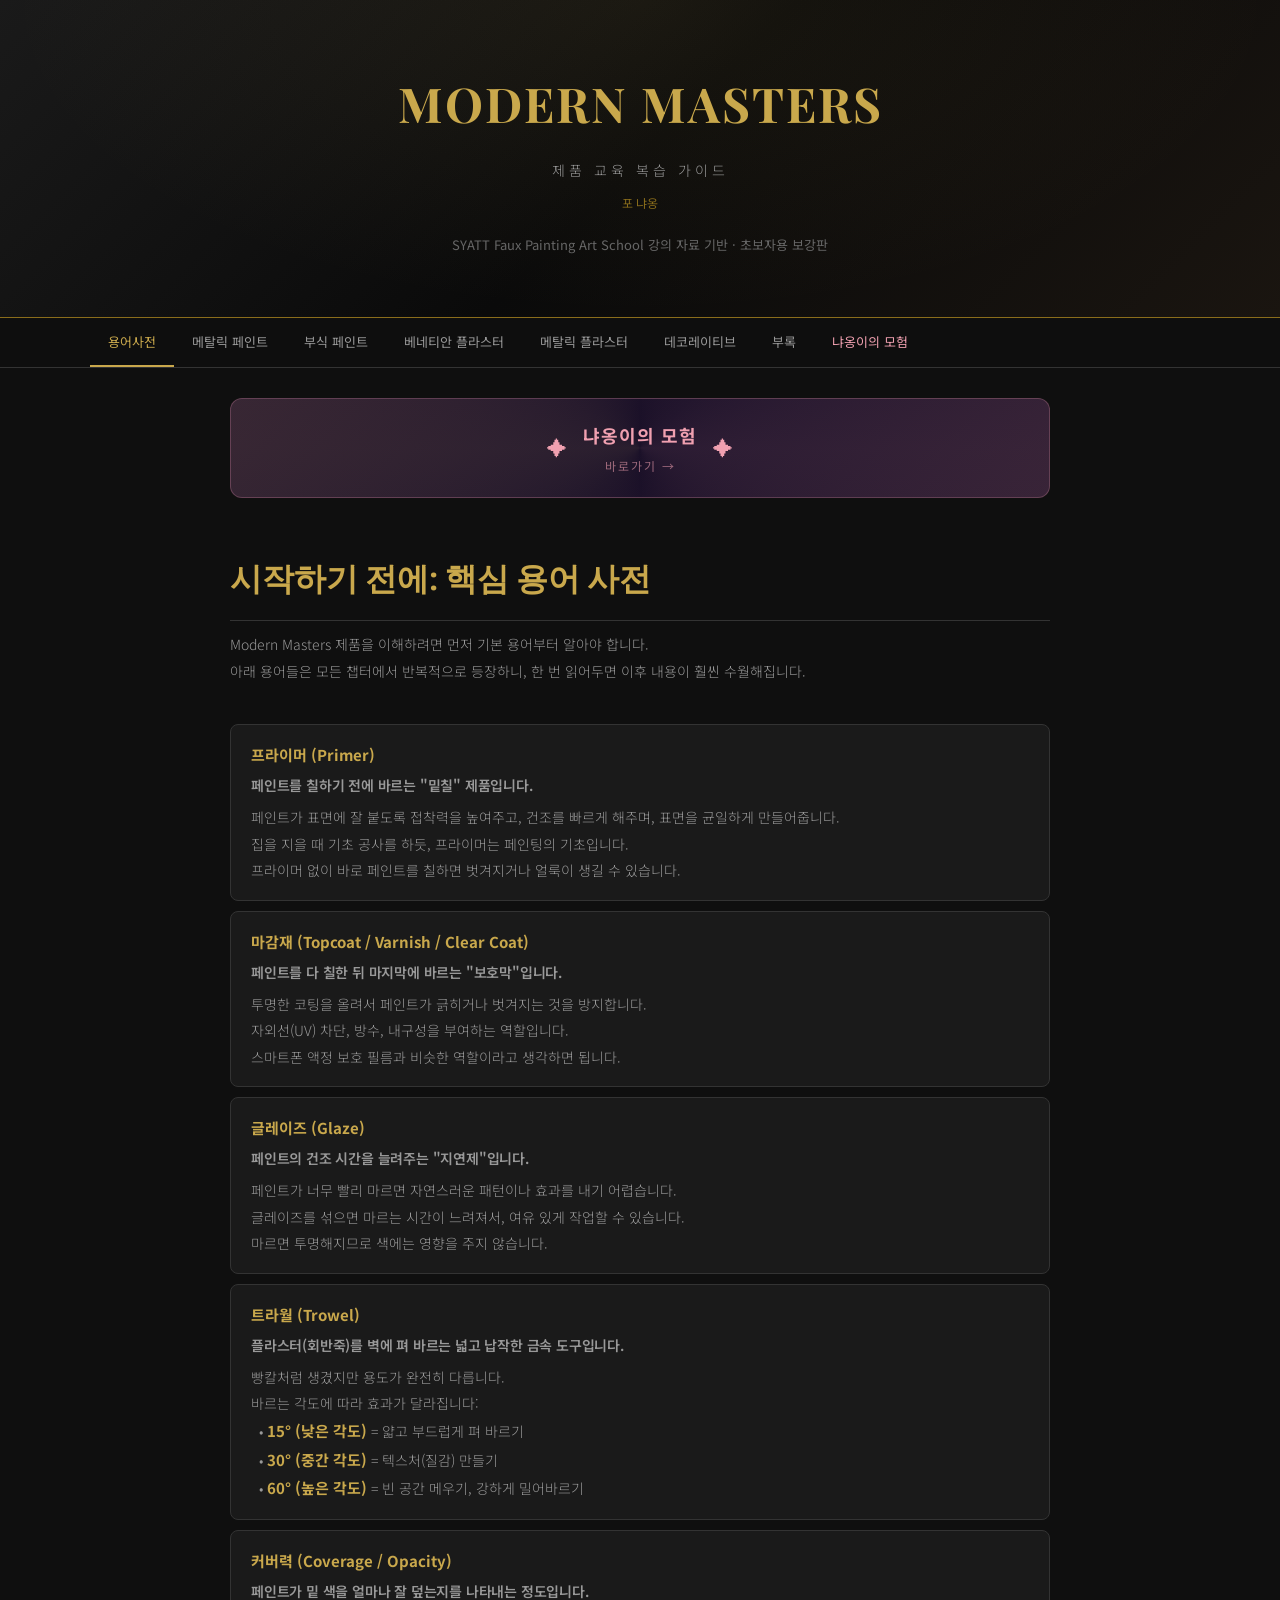
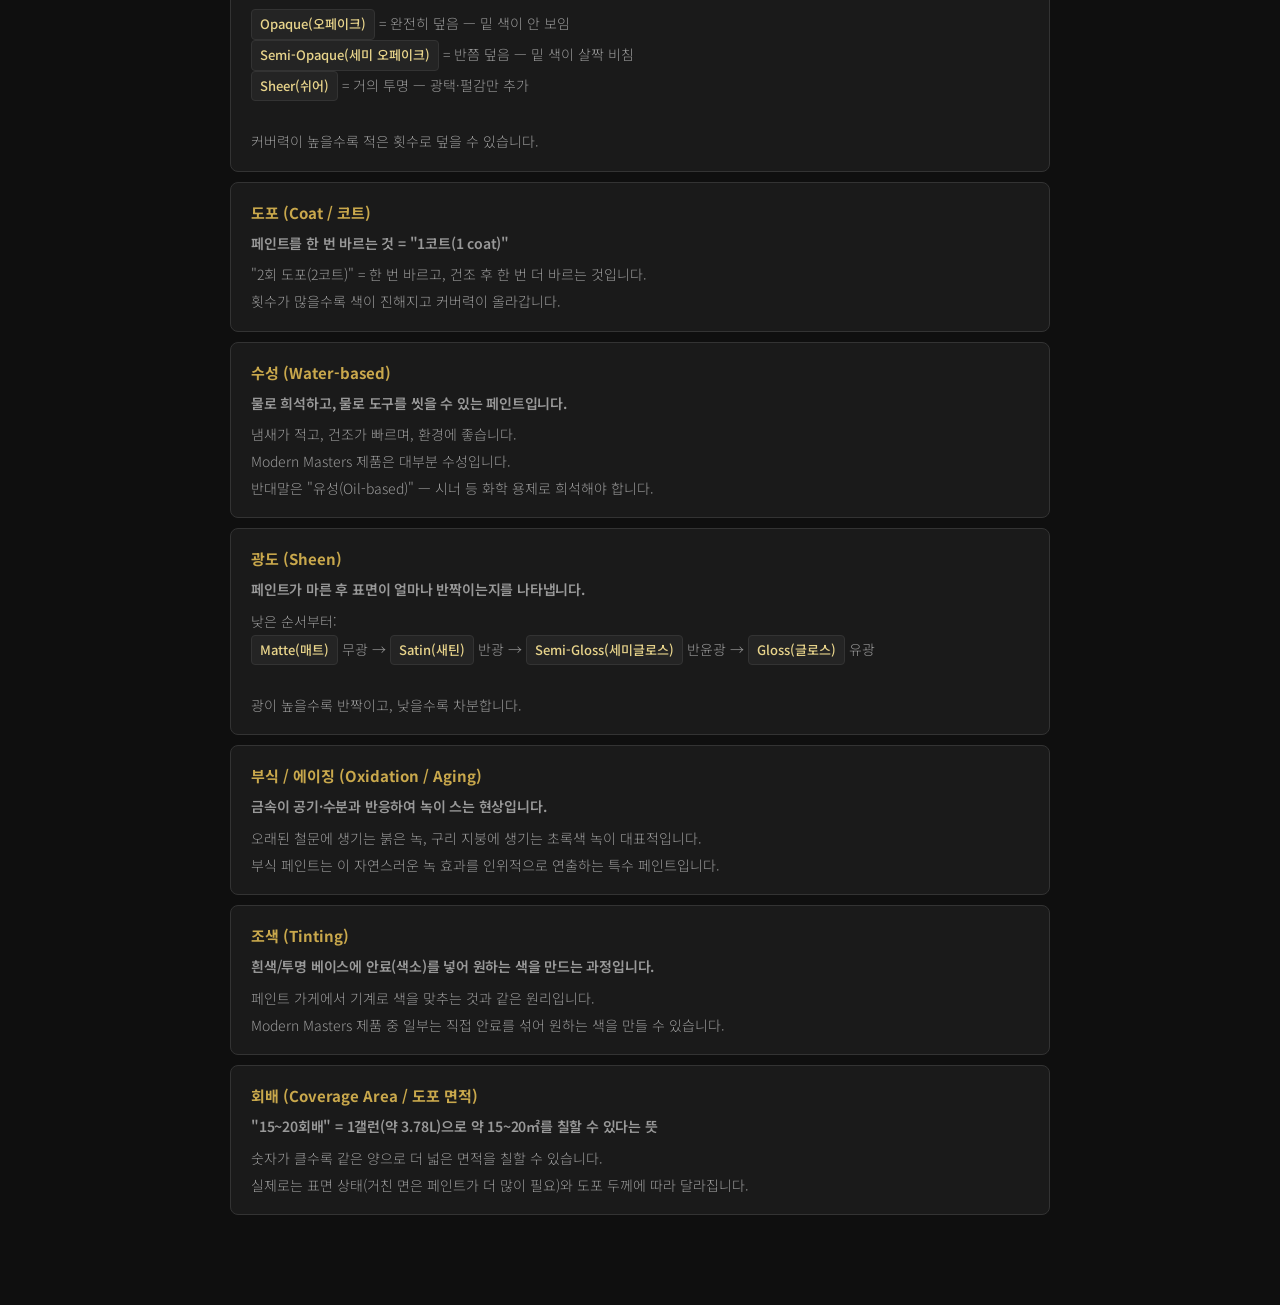
==== commit 98cdc500: "Add files via upload" ====
--- a/index.html
+++ b/index.html
@@ -12,6 +12,7 @@
 <div class="hero">
   <h1>MODERN MASTERS</h1>
   <div class="subtitle">제품 교육 복습 가이드</div>
+  <div class="desc" style="margin-top:8px; font-size:12px; color:var(--gold-dark);">포 냐옹</div>
   <div class="desc">SYATT Faux Painting Art School 강의 자료 기반 · 초보자용 보강판</div>
 </div>
 
@@ -24,6 +25,7 @@
     <button class="nav-btn" data-ch="ch4">메탈릭 플라스터</button>
     <button class="nav-btn" data-ch="ch5">데코레이티브</button>
     <button class="nav-btn" data-ch="appendix">부록</button>
+    <button class="nav-btn nav-btn-story" data-ch="story">냐옹이의 모험</button>
   </div>
 </div>
 
--- a/styles.css
+++ b/styles.css
@@ -405,6 +405,348 @@
 }
 .toc-list li:last-child { border: none; }
 .toc-list .num { color: var(--gold-dark); margin-right: 8px; font-weight: 700; }
+
+/* ===== STORY BANNER CARD (용어사전 상단) ===== */
+.story-banner-card {
+  background: linear-gradient(135deg, #2a1a2e 0%, #1a1028 50%, #2a1a2e 100%);
+  border: 1px solid rgba(240,160,176,0.3);
+  border-radius: 12px;
+  padding: 20px 28px;
+  margin: 30px 0 30px;
+  cursor: pointer;
+  display: flex;
+  align-items: center;
+  justify-content: center;
+  gap: 16px;
+  transition: all 0.3s;
+  position: relative;
+  overflow: hidden;
+}
+.story-banner-card::before {
+  content: '';
+  position: absolute;
+  top: -50%; left: -50%;
+  width: 200%; height: 200%;
+  background: conic-gradient(from 0deg, transparent 0%, rgba(240,160,176,0.08) 25%, transparent 50%, rgba(232,200,122,0.08) 75%, transparent 100%);
+  animation: shimmer-rotate 4s linear infinite;
+}
+@keyframes shimmer-rotate {
+  to { transform: rotate(360deg); }
+}
+.story-banner-card:hover {
+  border-color: rgba(240,160,176,0.6);
+  transform: translateY(-2px);
+  box-shadow: 0 8px 30px rgba(240,160,176,0.15);
+}
+.story-banner-sparkle {
+  font-size: 20px;
+  color: #f0a0b0;
+  animation: sparkle-pulse 2s ease-in-out infinite;
+  position: relative;
+  z-index: 1;
+}
+.story-banner-sparkle:last-child {
+  animation-delay: 1s;
+}
+@keyframes sparkle-pulse {
+  0%, 100% { opacity: 0.4; transform: scale(0.8); }
+  50% { opacity: 1; transform: scale(1.2); }
+}
+.story-banner-text {
+  text-align: center;
+  position: relative;
+  z-index: 1;
+}
+.story-banner-title {
+  font-size: 18px;
+  font-weight: 700;
+  color: #f0a0b0;
+  letter-spacing: 1px;
+}
+.story-banner-sub {
+  font-size: 12px;
+  color: rgba(240,160,176,0.6);
+  margin-top: 4px;
+  letter-spacing: 2px;
+}
+
+/* ===== STORY TAB ===== */
+.nav-btn-story {
+  color: #f0a0b0 !important;
+}
+.nav-btn-story.active {
+  color: #f0a0b0 !important;
+  border-bottom-color: #f0a0b0 !important;
+}
+
+/* 용어 링크 (스토리 내) */
+.term-link {
+  color: var(--gold-light);
+  text-decoration: none;
+  border-bottom: 1px dashed var(--gold-dark);
+  cursor: pointer;
+  transition: color 0.2s;
+}
+.term-link:hover {
+  color: var(--gold);
+  border-bottom-color: var(--gold);
+}
+
+/* 용어사전 하이라이트 */
+.glossary-highlight {
+  outline: 2px solid var(--gold);
+  outline-offset: 4px;
+  transition: outline-color 0.5s;
+}
+
+/* 돌아가기 버튼 */
+.back-to-story-btn {
+  position: fixed;
+  bottom: 24px;
+  right: 24px;
+  z-index: 200;
+  background: #f0a0b0;
+  color: #111;
+  border: none;
+  border-radius: 30px;
+  padding: 12px 20px;
+  font-size: 13px;
+  font-weight: 700;
+  font-family: inherit;
+  cursor: pointer;
+  box-shadow: 0 4px 16px rgba(0,0,0,0.4);
+  display: flex;
+  align-items: center;
+  gap: 6px;
+  transition: transform 0.2s, box-shadow 0.2s;
+}
+.back-to-story-btn:hover {
+  transform: translateY(-2px);
+  box-shadow: 0 6px 20px rgba(0,0,0,0.5);
+}
+
+/* 스토리 전용 컴포넌트 */
+.story-header {
+  text-align: center;
+  margin: 40px 0 30px;
+}
+.story-header h2 {
+  font-family: 'Playfair Display', serif;
+  font-size: 28px;
+  color: #f0a0b0;
+  margin-bottom: 8px;
+}
+.story-header .story-subtitle {
+  color: var(--text-muted);
+  font-size: 13px;
+}
+
+.story-characters {
+  display: grid;
+  grid-template-columns: repeat(3, 1fr);
+  gap: 12px;
+  margin: 20px 0 40px;
+}
+.char-card {
+  background: var(--surface);
+  border: 1px solid var(--border);
+  border-radius: 10px;
+  padding: 16px 14px;
+  text-align: center;
+}
+.char-emoji {
+  font-size: 32px;
+  margin-bottom: 6px;
+}
+.char-name {
+  font-weight: 700;
+  font-size: 14px;
+  margin-bottom: 4px;
+}
+.char-role {
+  font-size: 11px;
+  color: var(--text-muted);
+}
+.char-hero .char-name { color: #f0c060; }
+.char-nami .char-name { color: #f0a0b0; }
+.char-jorong .char-name { color: #7ecba1; }
+.char-aburi .char-name { color: #a0c4e8; }
+.char-nino .char-name { color: #d4a0e8; }
+.char-beneung .char-name { color: #e8c87a; }
+
+.stage-banner {
+  background: linear-gradient(135deg, var(--surface2), var(--surface));
+  border: 1px solid var(--border);
+  border-left: 4px solid;
+  border-radius: 8px;
+  padding: 20px 22px;
+  margin: 40px 0 20px;
+}
+.stage-banner.stage-1 { border-left-color: var(--gold); }
+.stage-banner.stage-2 { border-left-color: #c44; }
+.stage-banner.stage-3 { border-left-color: #6ca0dc; }
+.stage-banner.stage-4 { border-left-color: #b48ead; }
+.stage-banner.stage-5 { border-left-color: #a3be8c; }
+
+.stage-num {
+  font-size: 11px;
+  font-weight: 700;
+  text-transform: uppercase;
+  letter-spacing: 2px;
+  margin-bottom: 4px;
+}
+.stage-1 .stage-num { color: var(--gold); }
+.stage-2 .stage-num { color: #c44; }
+.stage-3 .stage-num { color: #6ca0dc; }
+.stage-4 .stage-num { color: #b48ead; }
+.stage-5 .stage-num { color: #a3be8c; }
+
+.stage-title {
+  font-size: 20px;
+  font-weight: 700;
+  color: var(--text);
+  margin-bottom: 4px;
+}
+.stage-location {
+  font-size: 12px;
+  color: var(--text-dim);
+}
+
+.villain-box {
+  background: rgba(204,68,68,0.06);
+  border: 1px solid rgba(204,68,68,0.2);
+  border-radius: 8px;
+  padding: 16px 18px;
+  margin: 16px 0;
+}
+.villain-box .villain-name {
+  font-weight: 700;
+  color: #e06060;
+  font-size: 15px;
+  margin-bottom: 6px;
+}
+
+.dialogue {
+  background: var(--surface);
+  border: 1px solid var(--border);
+  border-radius: 12px;
+  padding: 14px 18px;
+  margin: 12px 0;
+  position: relative;
+}
+.dialogue .speaker {
+  font-weight: 700;
+  font-size: 13px;
+  margin-bottom: 4px;
+}
+.speaker-nyaong { color: #f0c060; }
+.speaker-nami { color: #f0a0b0; }
+.speaker-jorong { color: #7ecba1; }
+.speaker-aburi { color: #a0c4e8; }
+.speaker-nino { color: #d4a0e8; }
+.speaker-beneung { color: #e8c87a; }
+.speaker-villain { color: #e06060; }
+
+.dialogue .line {
+  font-size: 14px;
+  color: var(--text);
+  font-weight: 300;
+  line-height: 1.8;
+}
+
+.stage-clear {
+  background: rgba(201,168,76,0.08);
+  border: 1px solid rgba(201,168,76,0.25);
+  border-radius: 8px;
+  padding: 18px 20px;
+  margin: 24px 0;
+}
+.stage-clear h4 {
+  color: var(--gold);
+  font-size: 15px;
+  margin: 0 0 10px;
+}
+.stage-clear ul {
+  list-style: none;
+  padding: 0;
+}
+.stage-clear li {
+  font-size: 13px;
+  color: var(--text-muted);
+  padding: 4px 0;
+  padding-left: 18px;
+  position: relative;
+}
+.stage-clear li::before {
+  content: '✓';
+  position: absolute;
+  left: 0;
+  color: var(--gold);
+  font-weight: 700;
+}
+
+/* ===== STORY STAGE SELECT ===== */
+.stage-select {
+  display: flex;
+  flex-direction: column;
+  gap: 10px;
+  margin: 20px 0 40px;
+}
+.stage-select-card {
+  background: var(--surface);
+  border: 1px solid var(--border);
+  border-radius: 10px;
+  padding: 18px 22px;
+  cursor: pointer;
+  transition: all 0.2s;
+  display: flex;
+  align-items: center;
+  gap: 16px;
+}
+.stage-select-card:hover {
+  background: var(--surface2);
+  border-color: var(--gold-dark);
+  transform: translateX(4px);
+}
+.stage-select-num {
+  font-size: 11px;
+  font-weight: 700;
+  text-transform: uppercase;
+  letter-spacing: 1px;
+  min-width: 60px;
+}
+.stage-select-title {
+  font-size: 16px;
+  font-weight: 700;
+  color: var(--text);
+}
+.stage-select-desc {
+  font-size: 12px;
+  color: var(--text-muted);
+  flex: 1;
+}
+.stage-select-helper {
+  font-size: 13px;
+  color: var(--text-dim);
+  white-space: nowrap;
+}
+
+.story-back-btn {
+  background: var(--surface2);
+  border: 1px solid var(--border);
+  color: var(--text-muted);
+  padding: 10px 18px;
+  border-radius: 6px;
+  font-size: 13px;
+  font-family: inherit;
+  cursor: pointer;
+  transition: all 0.2s;
+  margin: 10px 0;
+}
+.story-back-btn:hover {
+  background: var(--surface3);
+  color: var(--text);
+}
 
 /* ===== TABLE SCROLL WRAPPER (모바일 테이블 가로 스크롤) ===== */
 .table-scroll {
@@ -515,4 +857,26 @@
 
   /* --- 뱃지 --- */
   .badge { font-size: 10px; padding: 2px 8px; }
-}
+
+  /* --- 스토리 스테이지 선택 모바일 --- */
+  .stage-select-card { padding: 14px 14px; gap: 10px; }
+  .stage-select-title { font-size: 14px; }
+  .stage-select-desc { font-size: 11px; }
+  .stage-select-helper { font-size: 11px; }
+
+  /* --- 스토리 탭 모바일 --- */
+  .story-header h2 { font-size: 22px; }
+  .story-characters { grid-template-columns: repeat(3, 1fr); gap: 6px; }
+  .char-card { padding: 12px 10px; }
+  .char-emoji { font-size: 26px; }
+  .char-name { font-size: 13px; }
+  .char-role { font-size: 10px; }
+  .stage-banner { padding: 16px 16px; margin: 30px 0 16px; }
+  .stage-title { font-size: 17px; }
+  .dialogue { padding: 12px 14px; margin: 10px 0; }
+  .dialogue .line { font-size: 13px; }
+  .villain-box { padding: 14px 14px; }
+  .stage-clear { padding: 14px 16px; }
+  .stage-clear li { font-size: 12px; }
+  .back-to-story-btn { bottom: 16px; right: 16px; padding: 10px 16px; font-size: 12px; }
+}
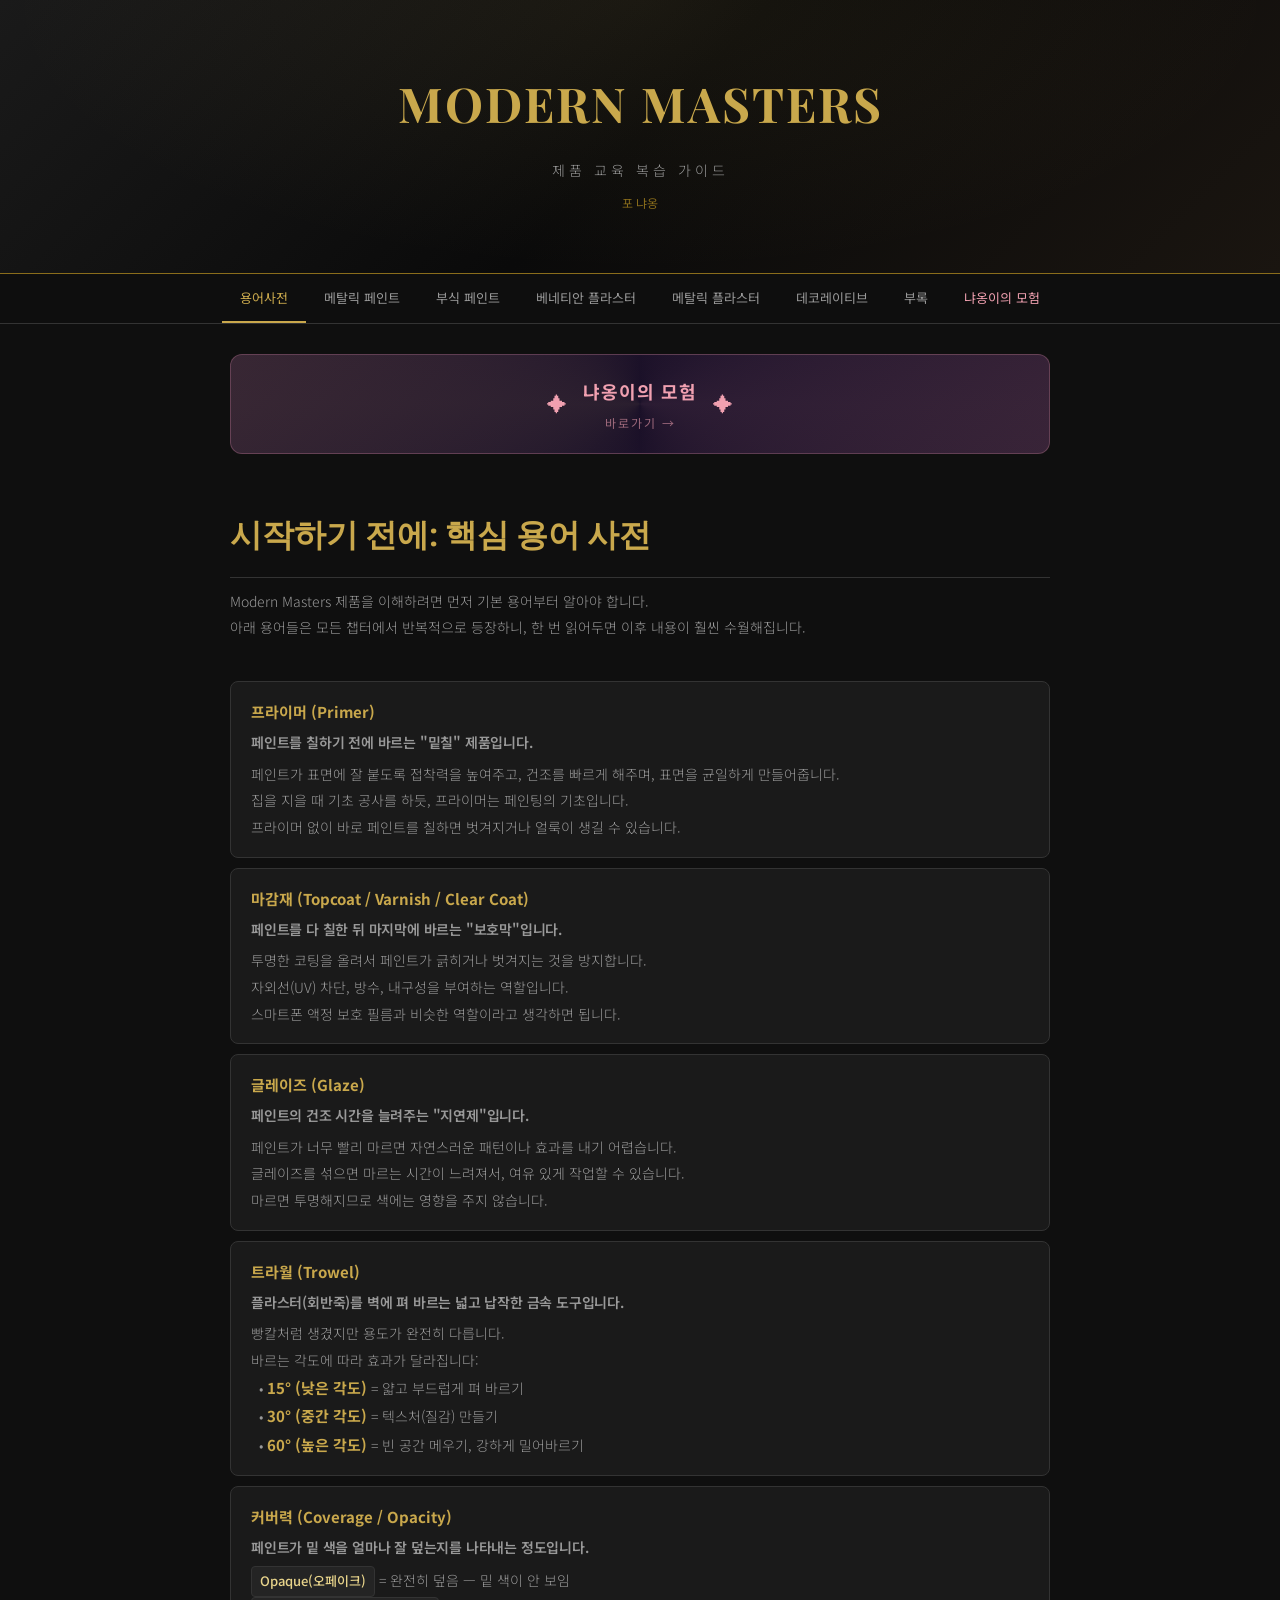
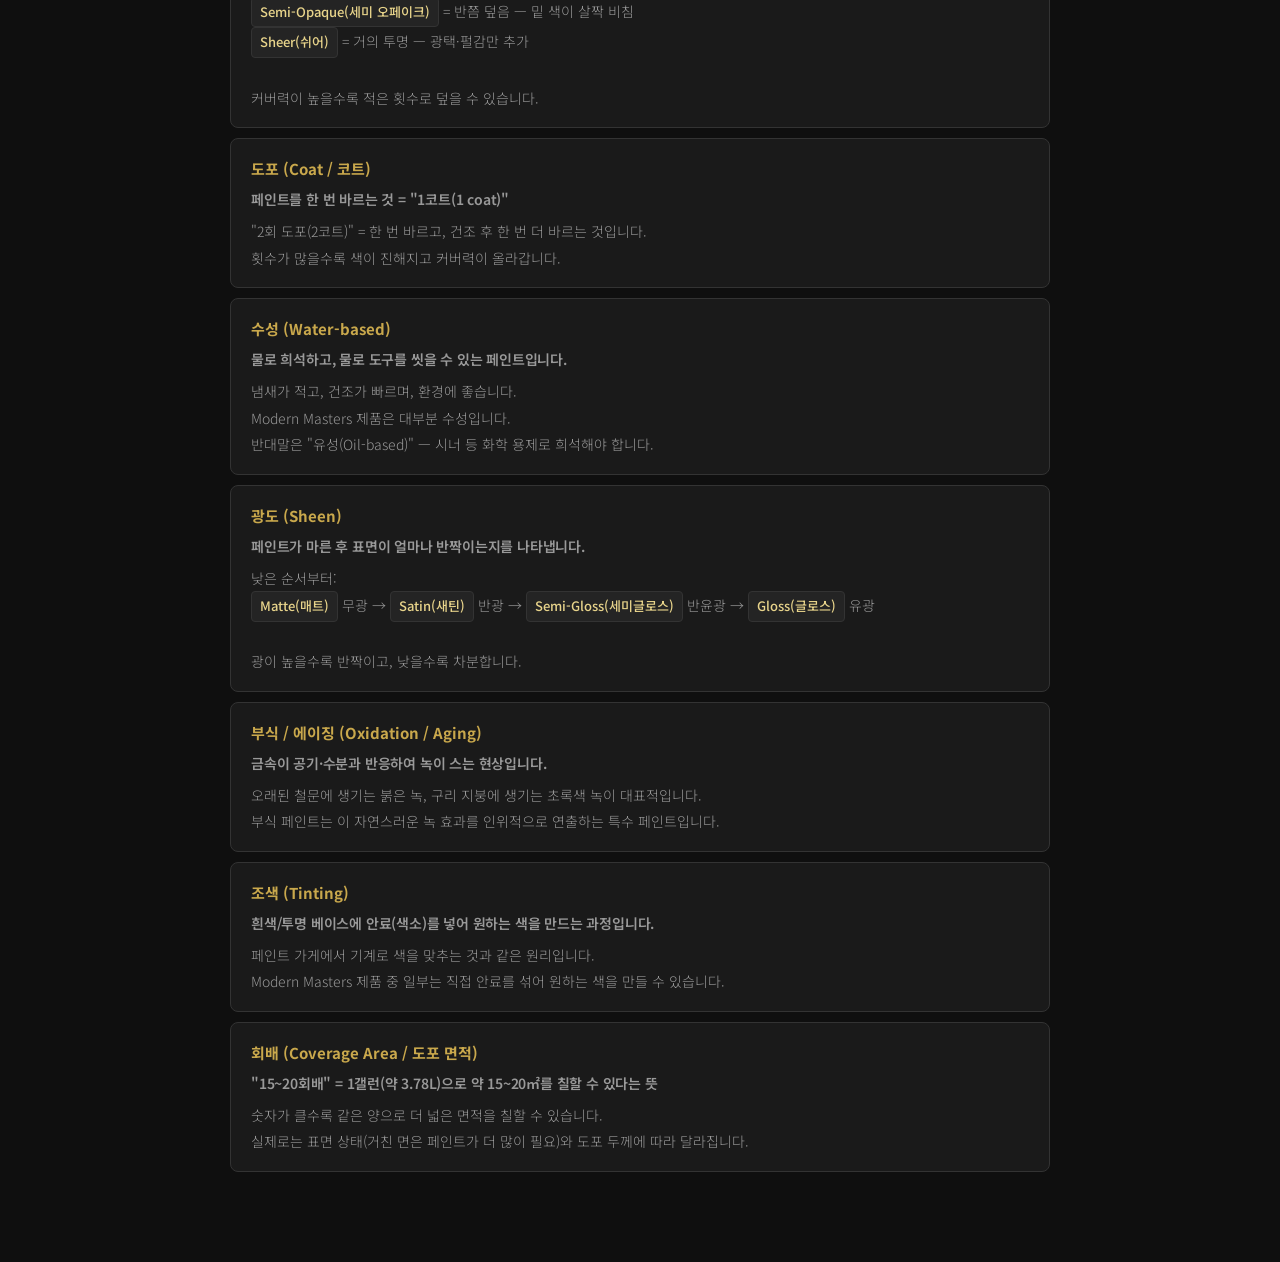
==== commit 50909680: "Add files via upload" ====
--- a/index.html
+++ b/index.html
@@ -13,7 +13,6 @@
   <h1>MODERN MASTERS</h1>
   <div class="subtitle">제품 교육 복습 가이드</div>
   <div class="desc" style="margin-top:8px; font-size:12px; color:var(--gold-dark);">포 냐옹</div>
-  <div class="desc">SYATT Faux Painting Art School 강의 자료 기반 · 초보자용 보강판</div>
 </div>
 
 <div class="nav-wrap">
--- a/styles.css
+++ b/styles.css
@@ -84,6 +84,7 @@
   margin: 0 auto;
   gap: 0;
   scrollbar-width: none;
+  justify-content: center;
 }
 .nav::-webkit-scrollbar { display: none; }
 .nav-btn {
@@ -479,7 +480,7 @@
   border-bottom-color: #f0a0b0 !important;
 }
 
-/* 용어 링크 (스토리 내) */
+/* 용어 링크 (스토리 내 → 용어사전) */
 .term-link {
   color: var(--gold-light);
   text-decoration: none;
@@ -490,6 +491,24 @@
 .term-link:hover {
   color: var(--gold);
   border-bottom-color: var(--gold);
+}
+
+/* 챕터 링크 (스토리 내 → 챕터 탭 제품 상세+이미지) */
+.ch-link {
+  color: #7ecba1;
+  text-decoration: none;
+  border-bottom: 1px dashed rgba(126,203,161,0.5);
+  cursor: pointer;
+  transition: color 0.2s;
+}
+.ch-link:hover {
+  color: #a0e8c0;
+  border-bottom-color: #a0e8c0;
+}
+.ch-link::after {
+  content: ' 📷';
+  font-size: 0.75em;
+  opacity: 0.6;
 }
 
 /* 용어사전 하이라이트 */
